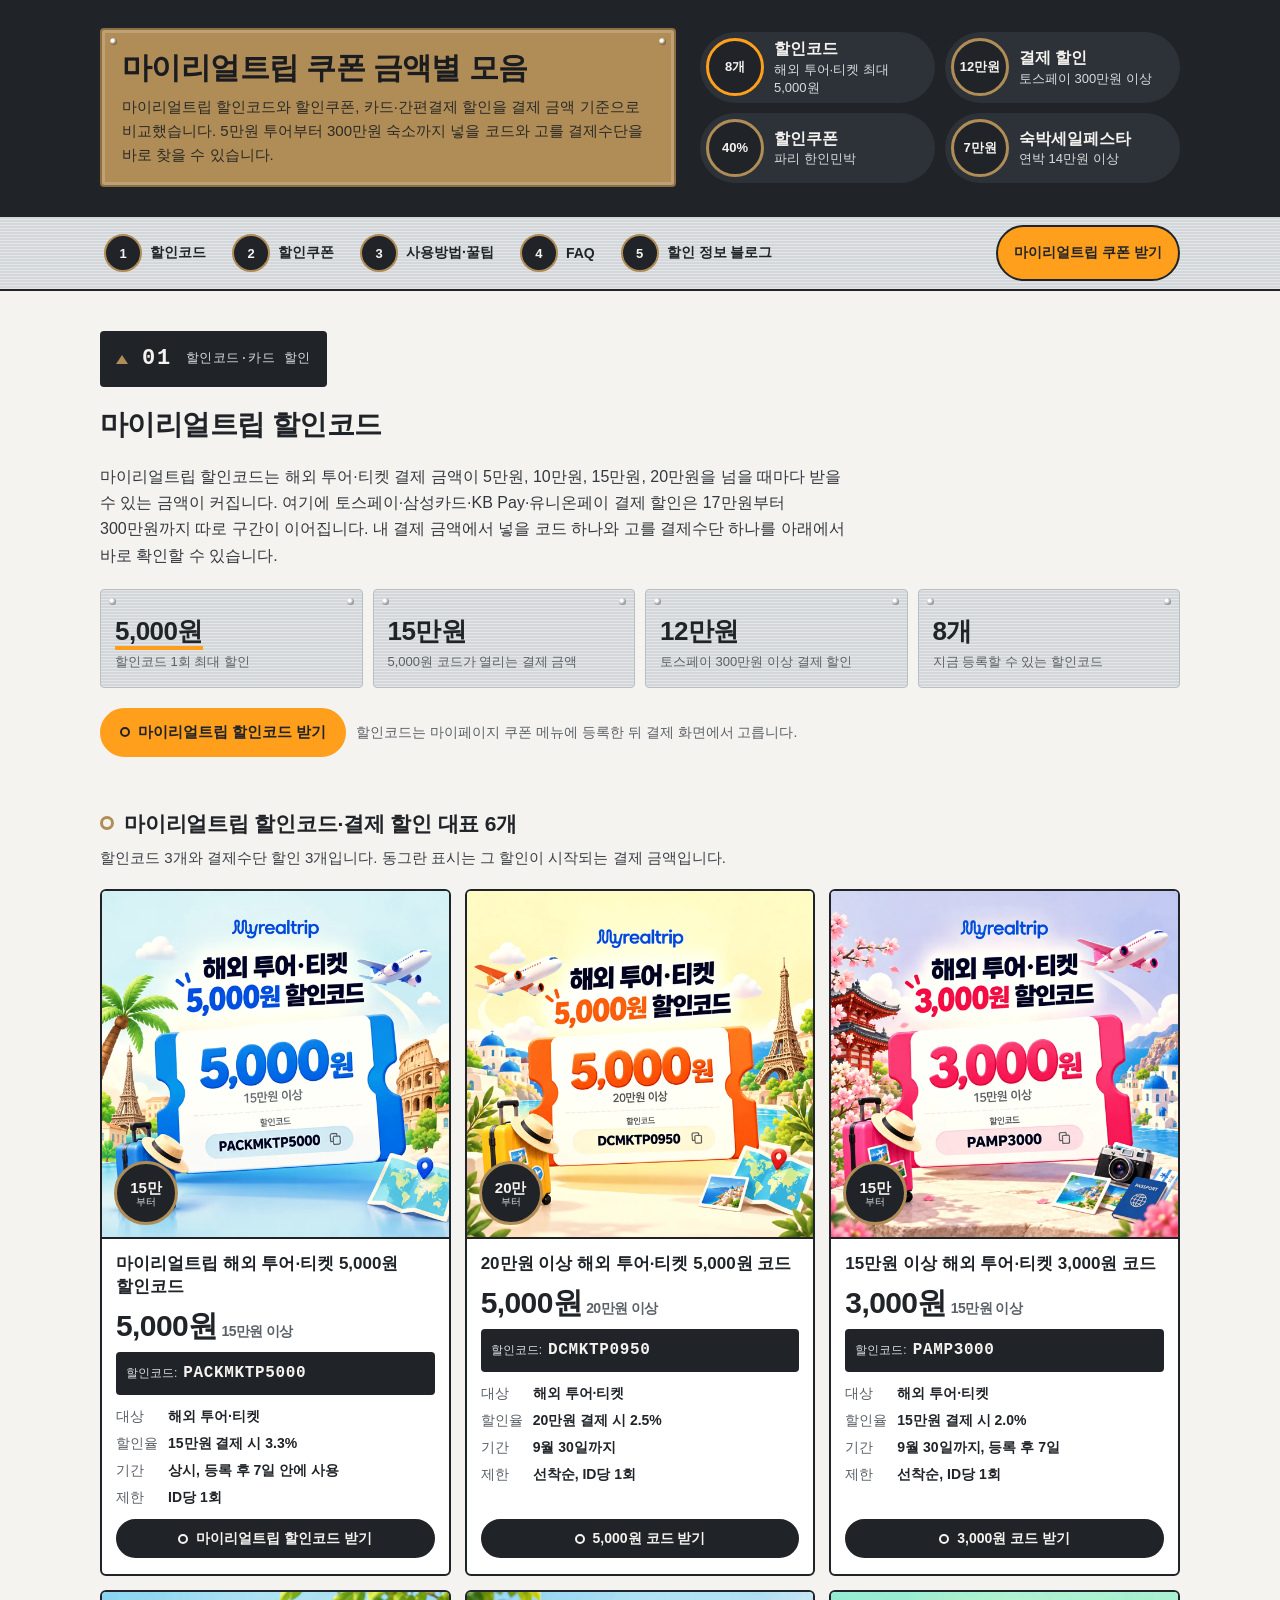
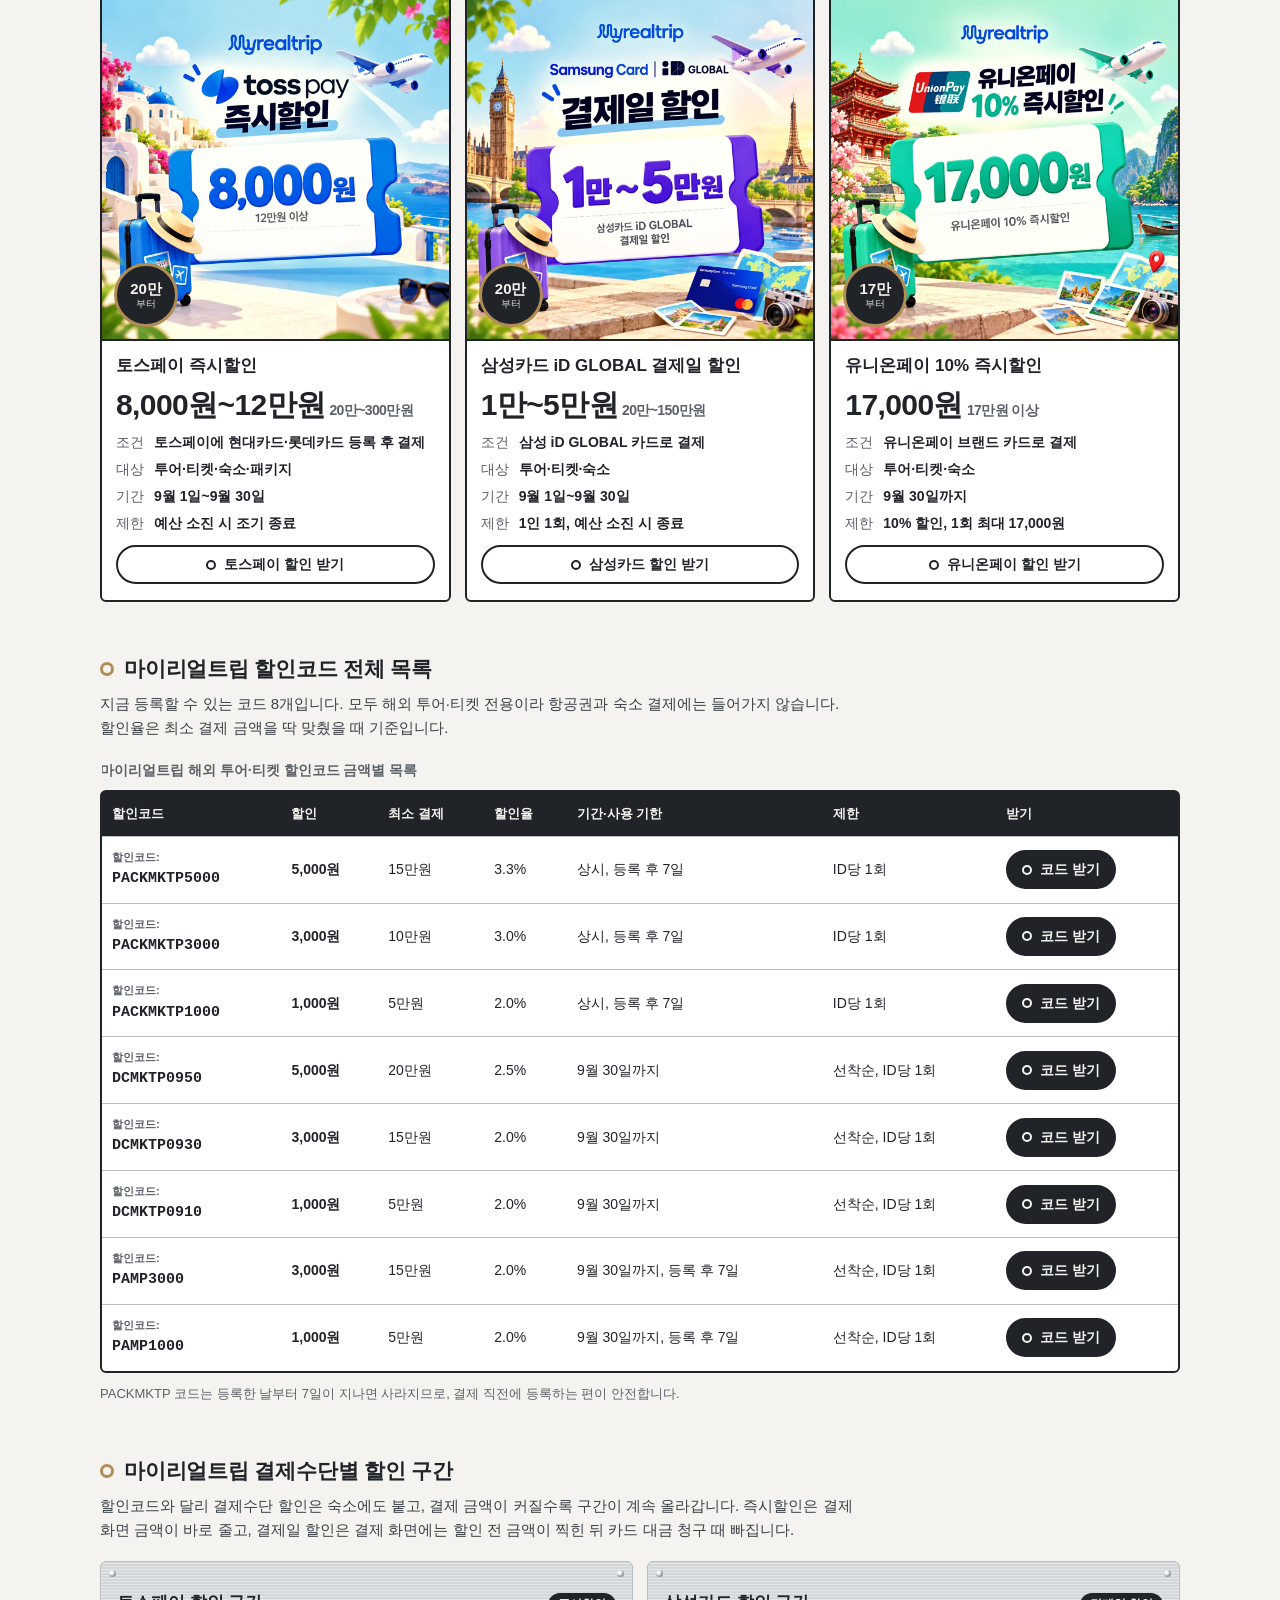
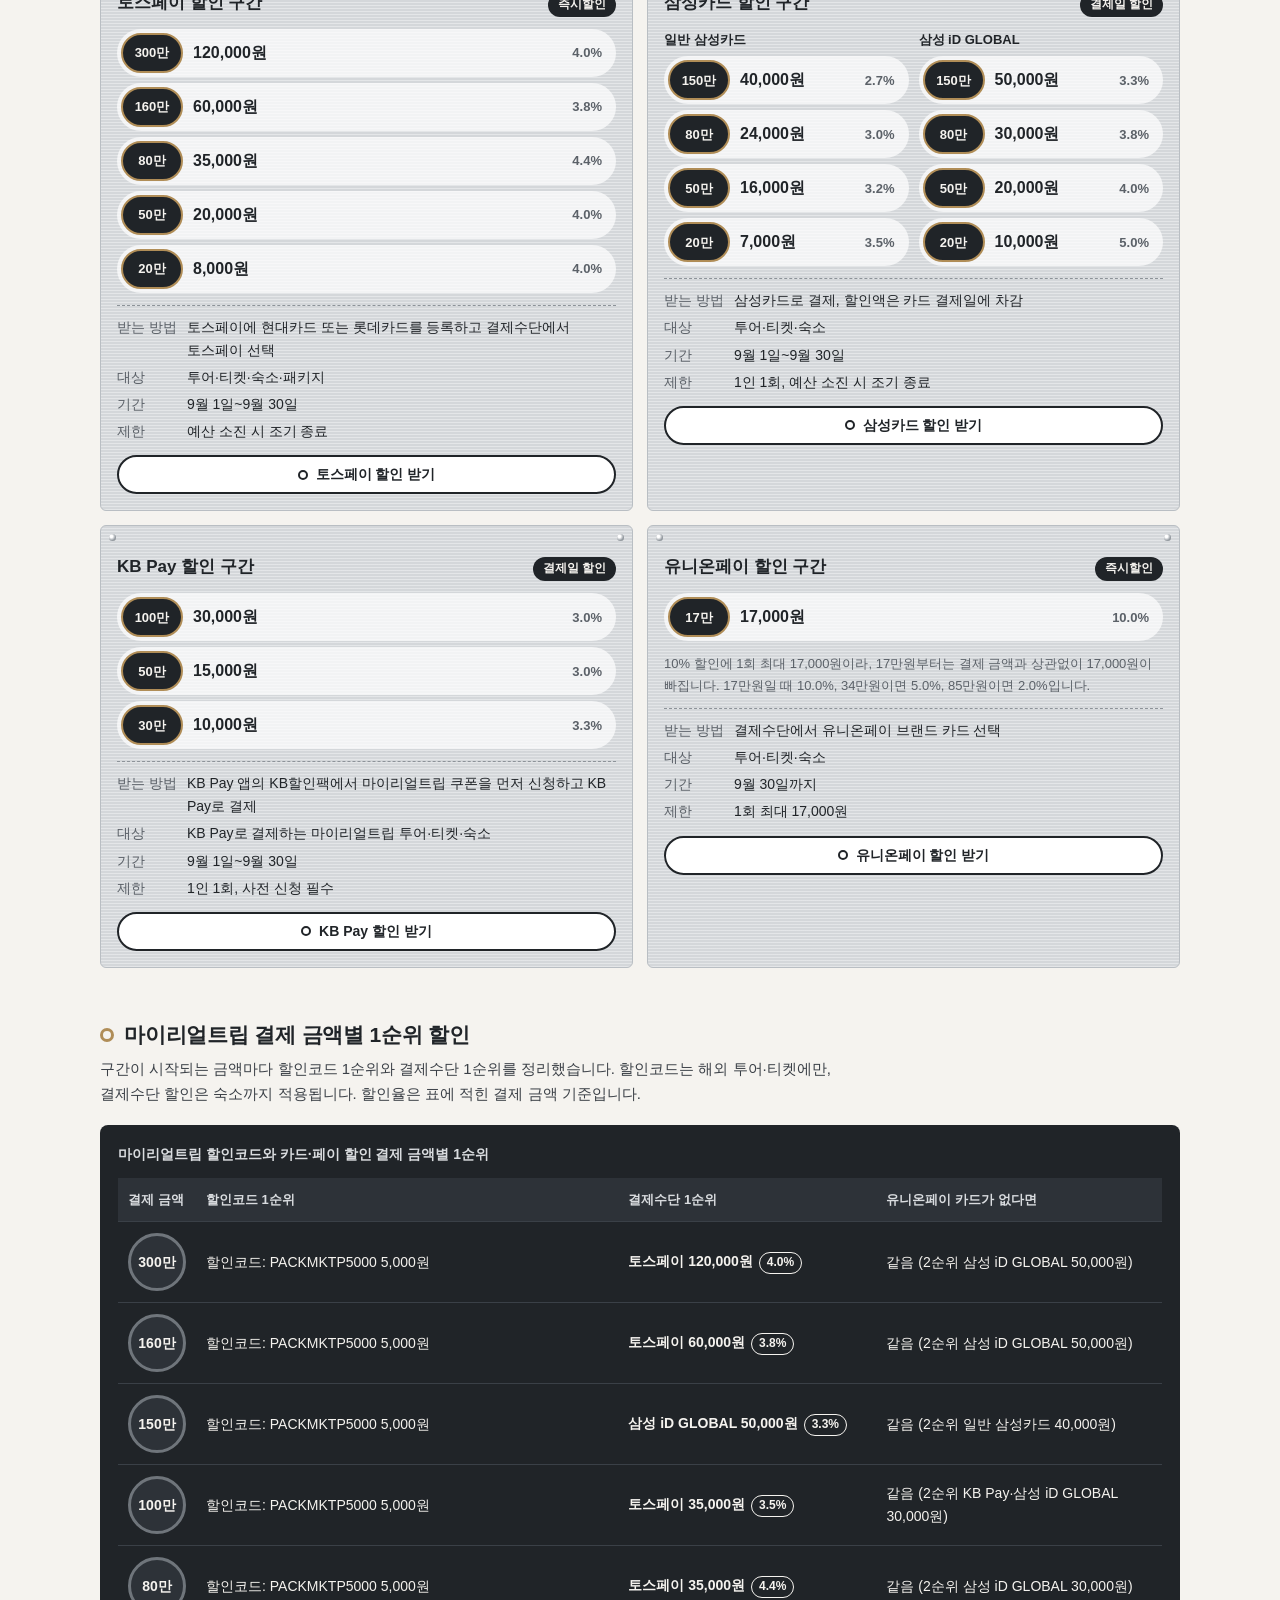
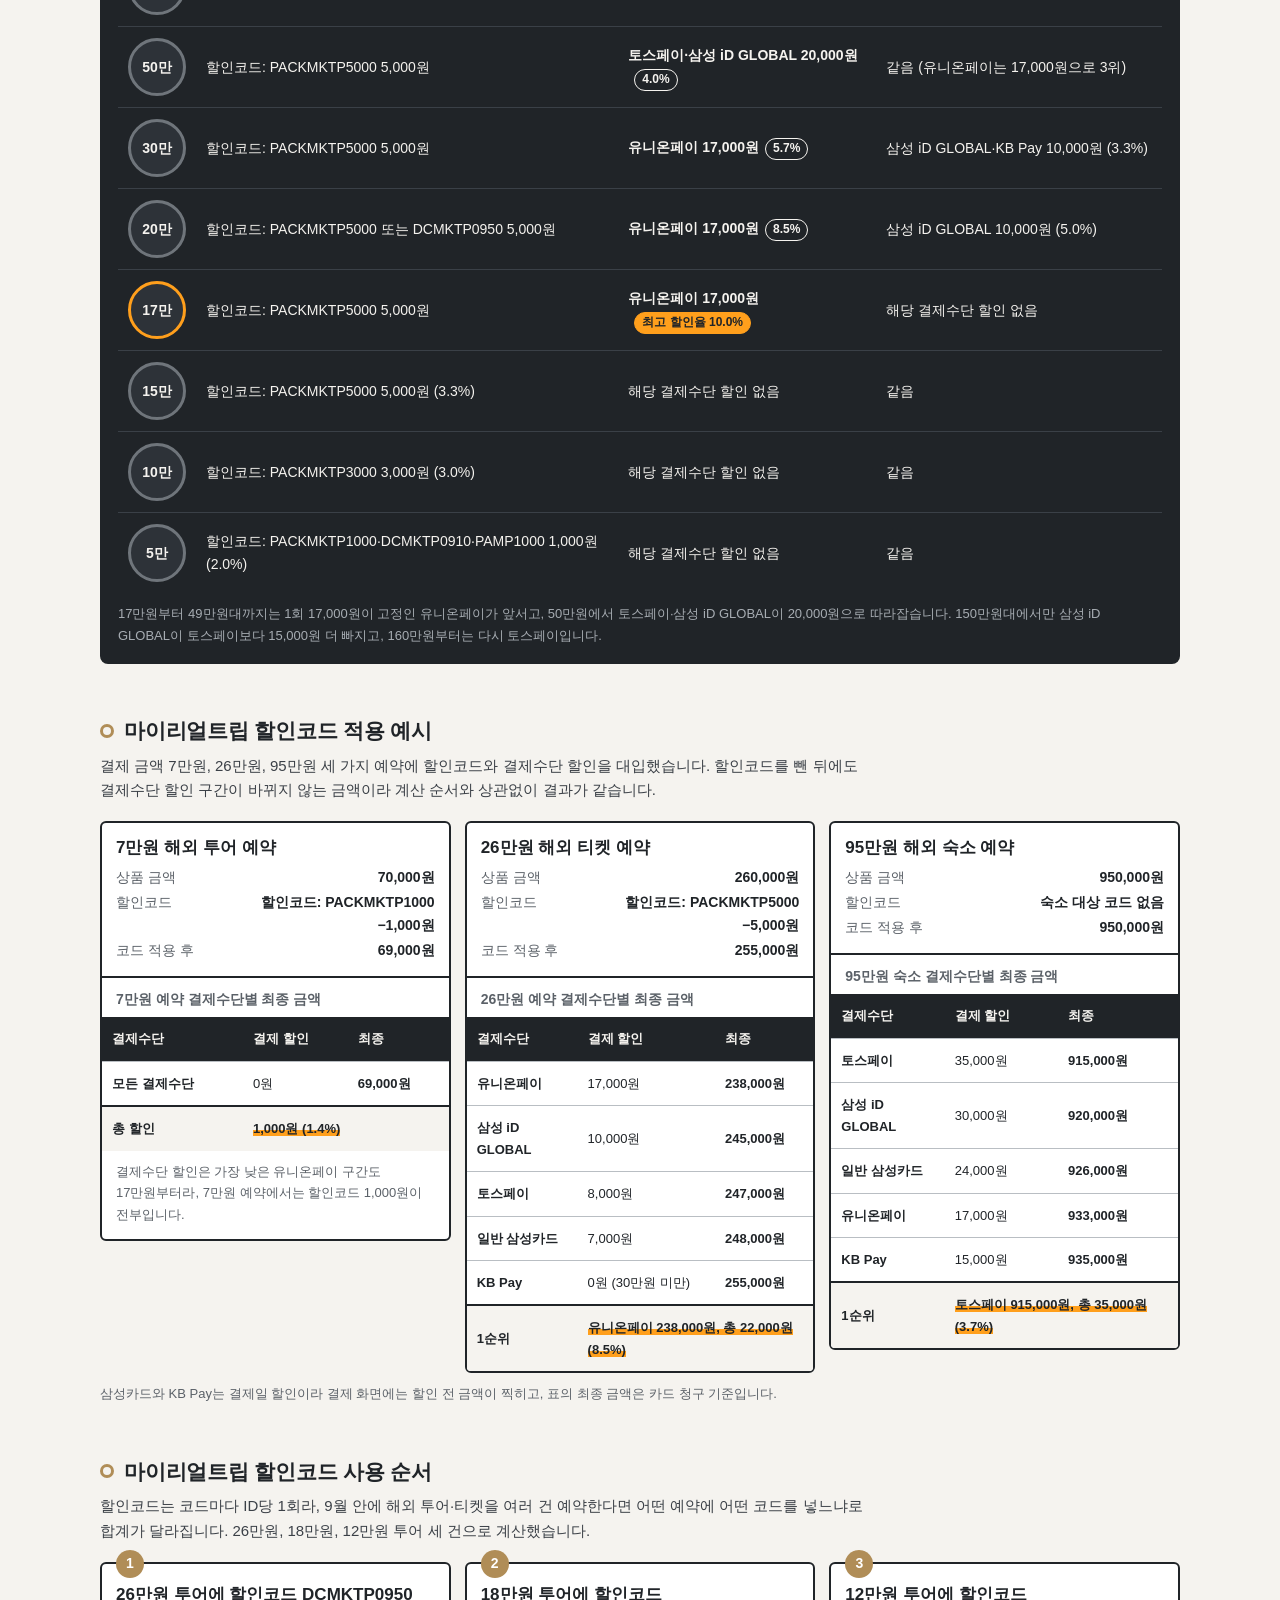
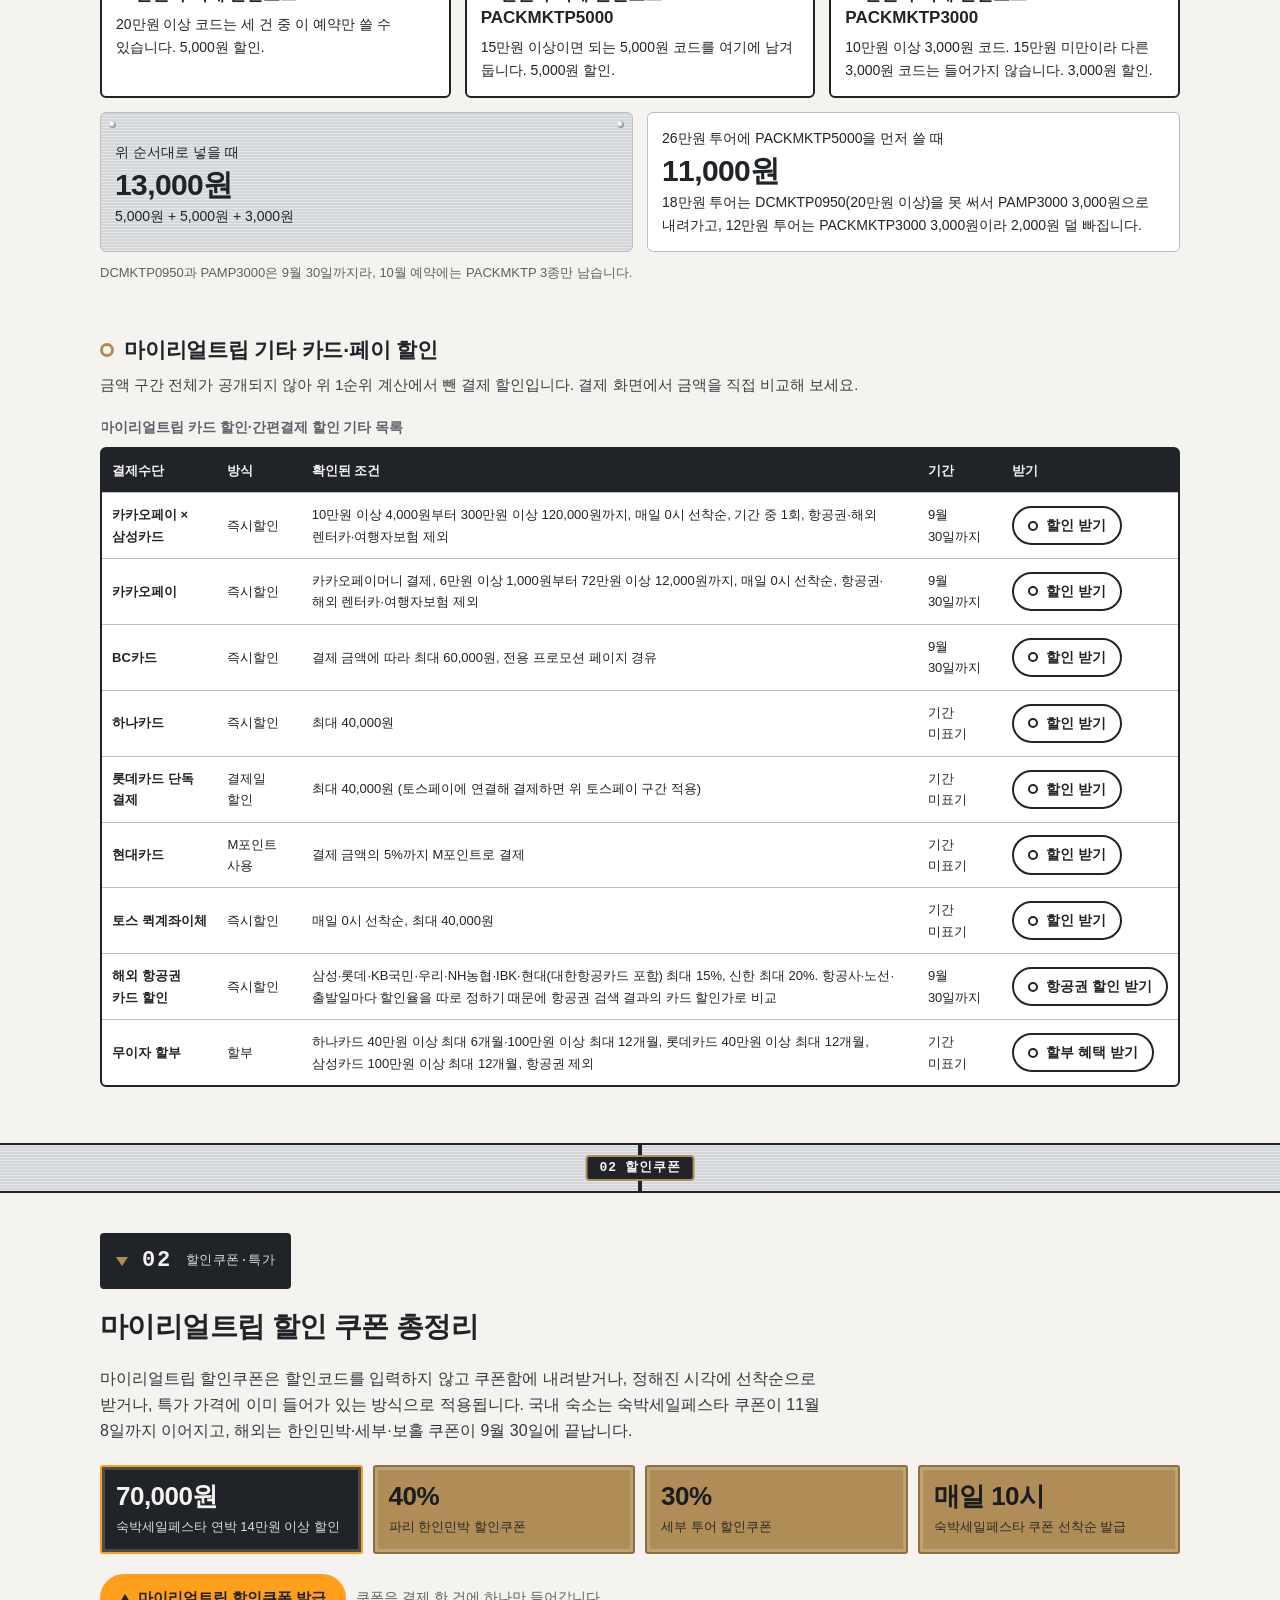
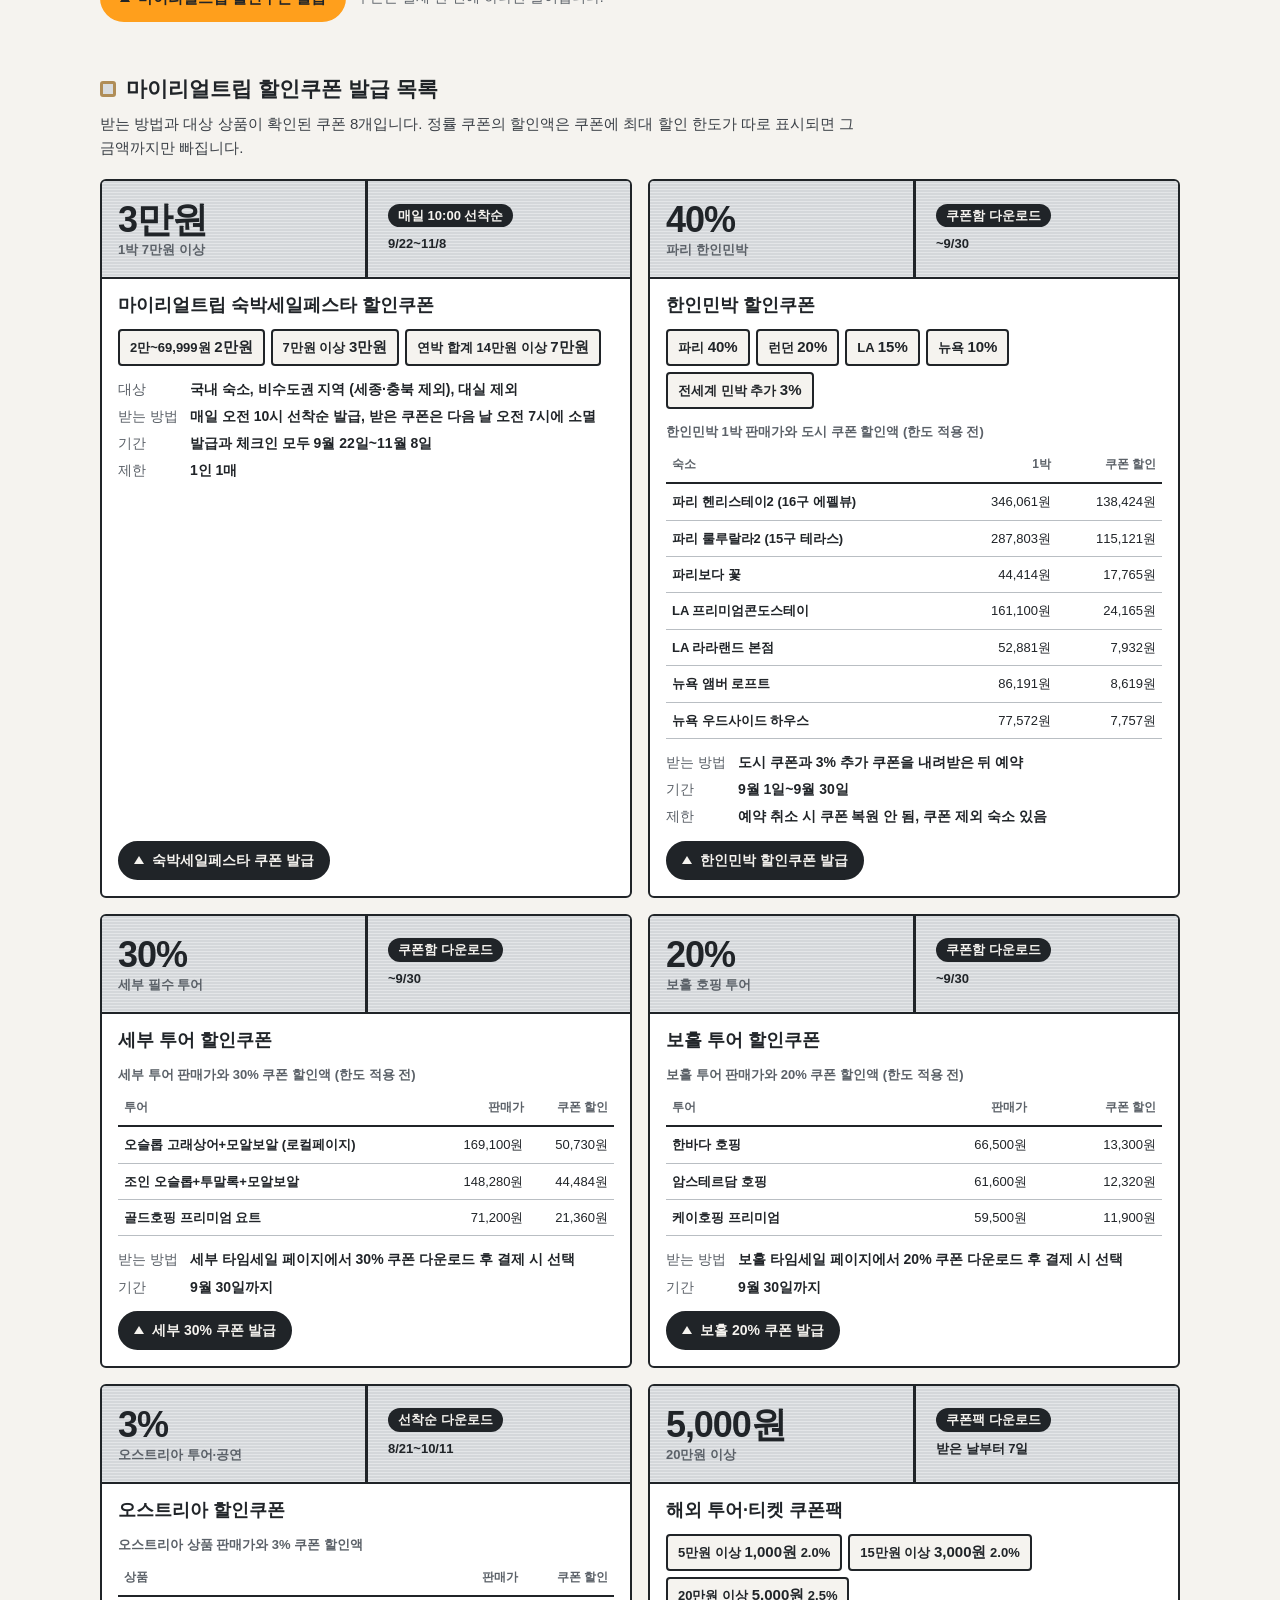
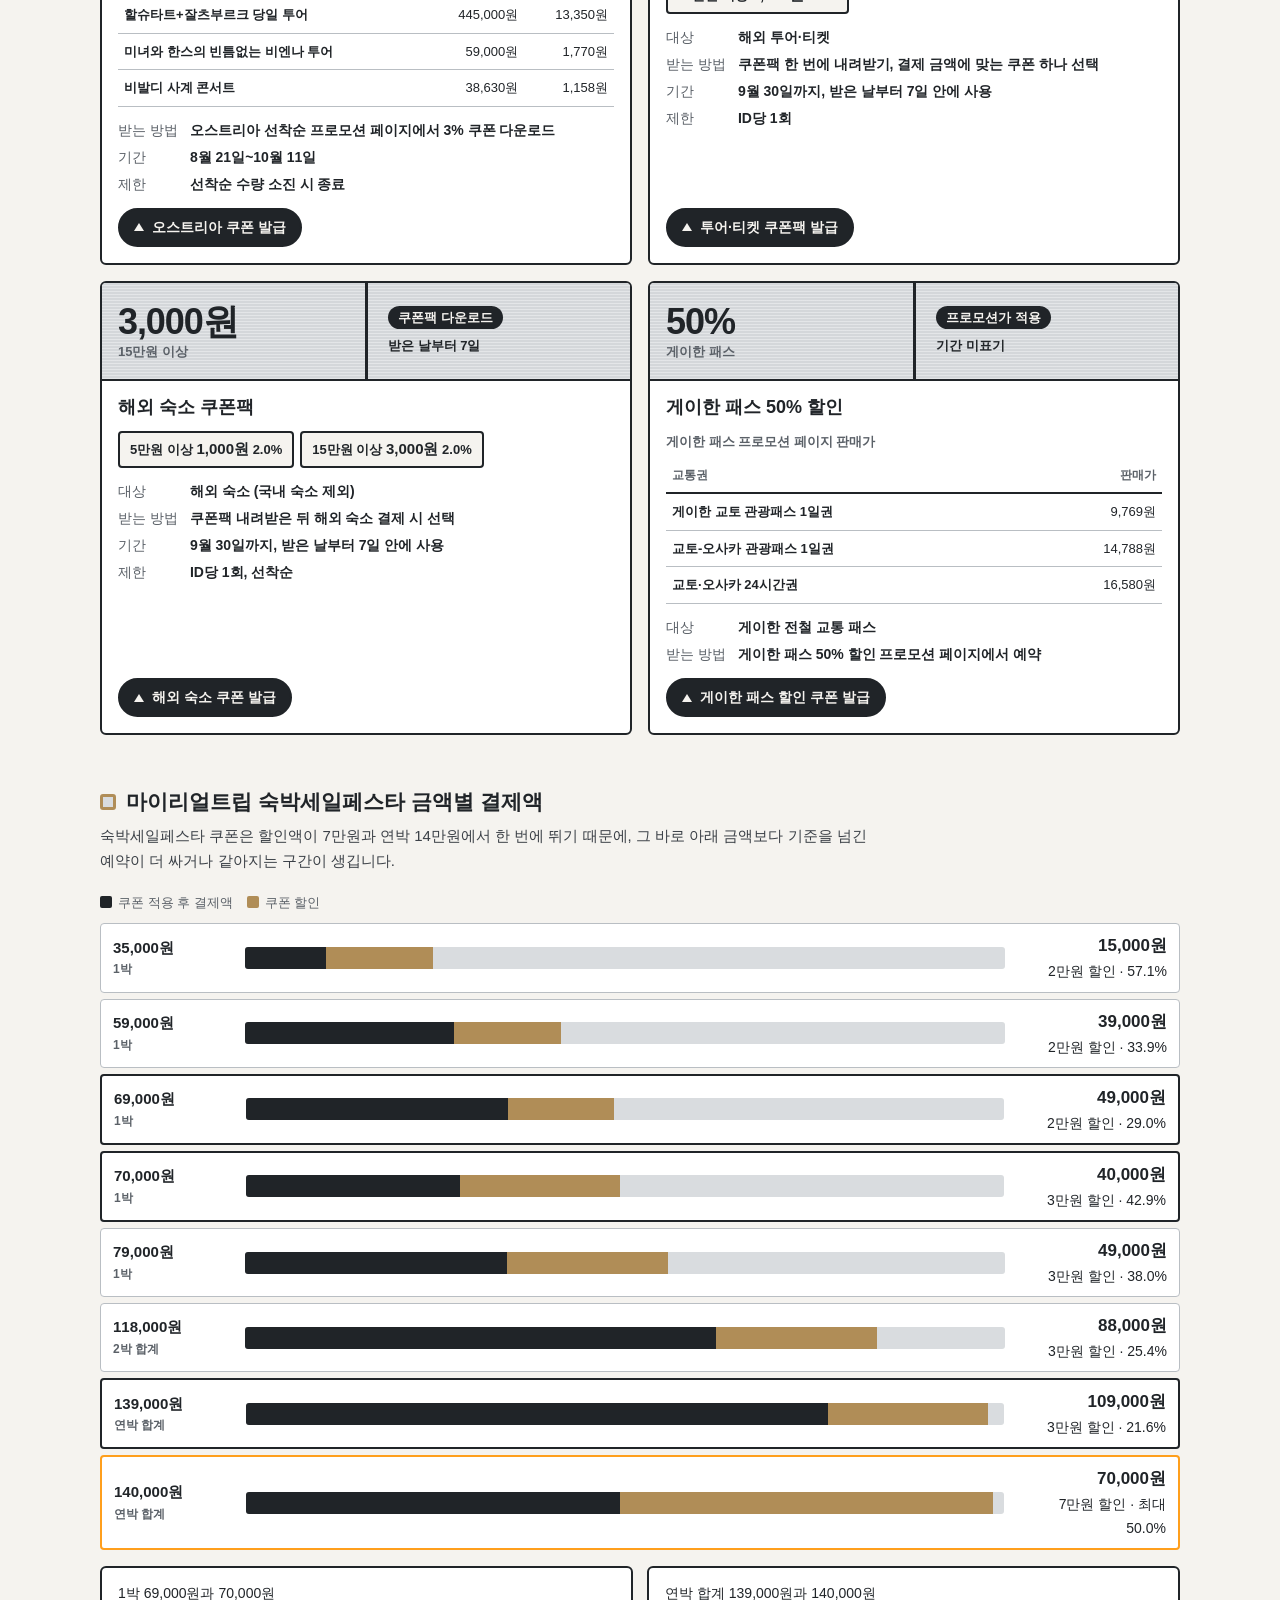
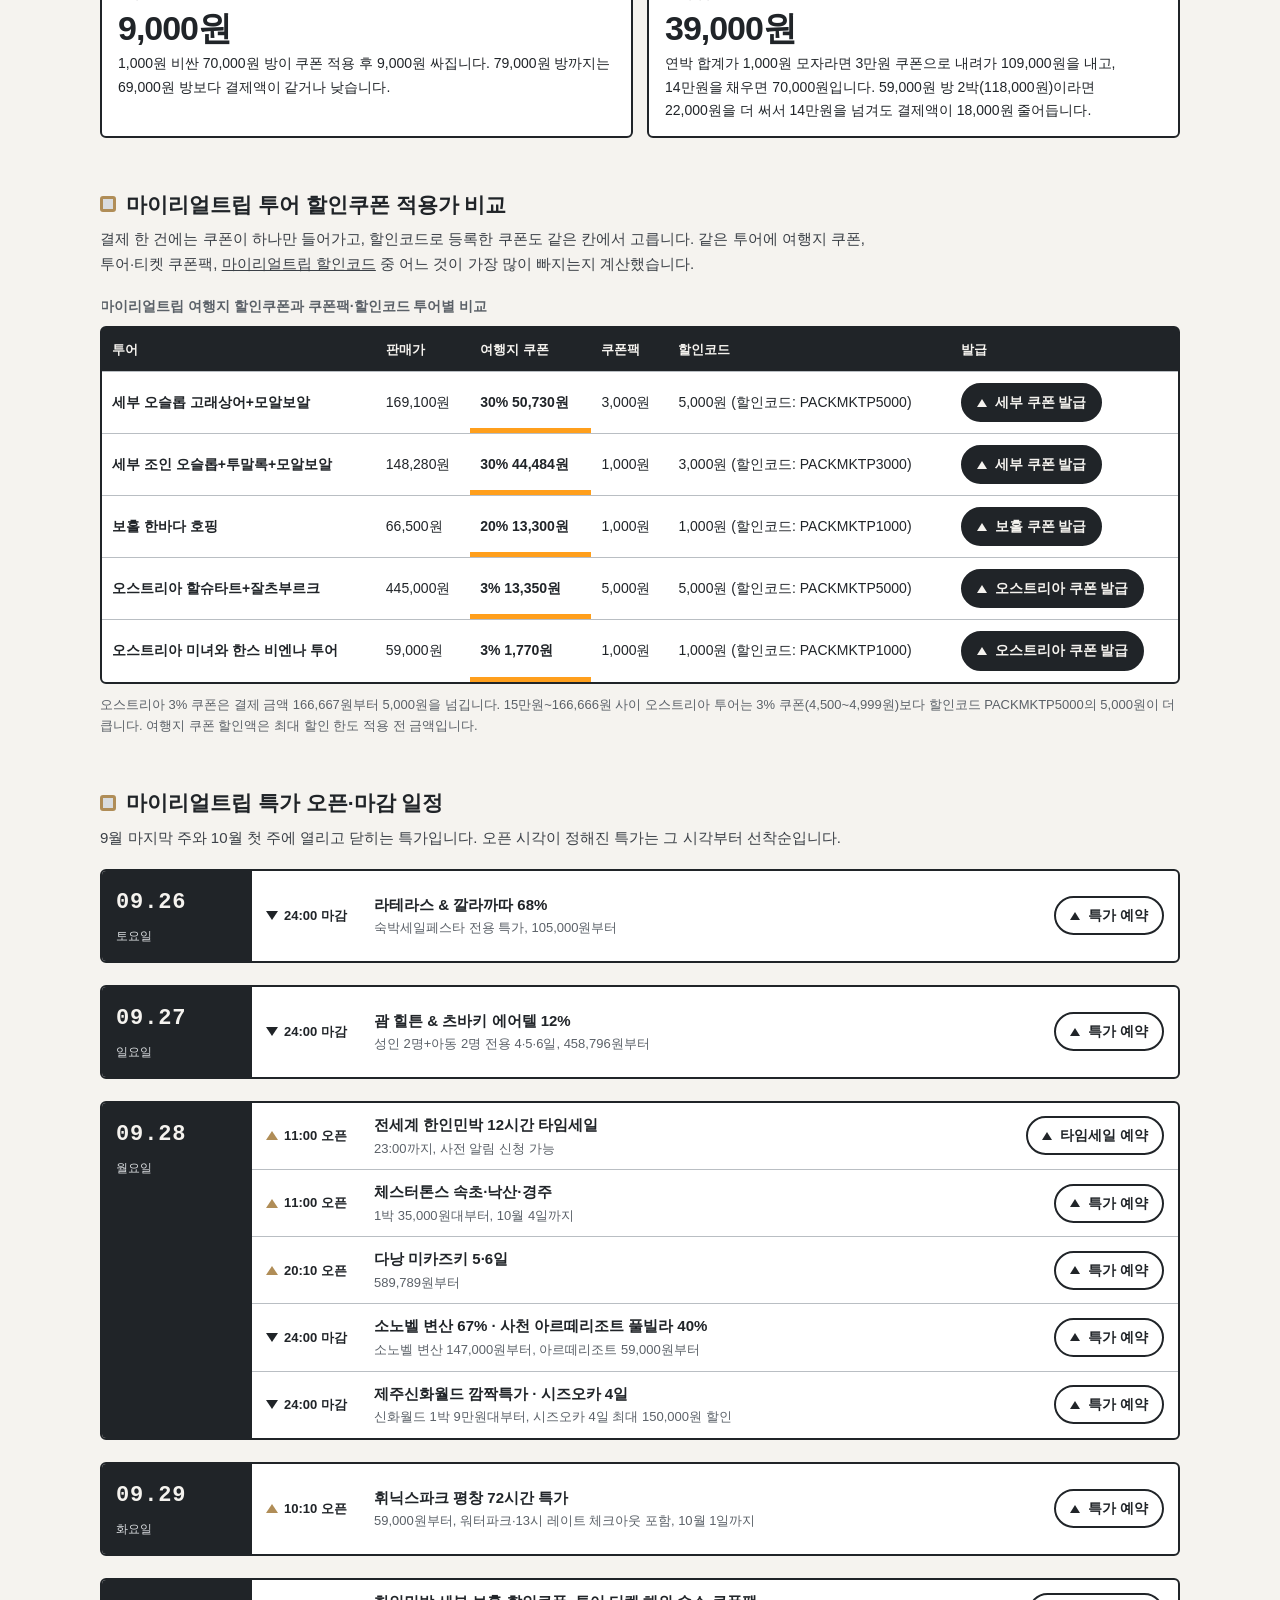
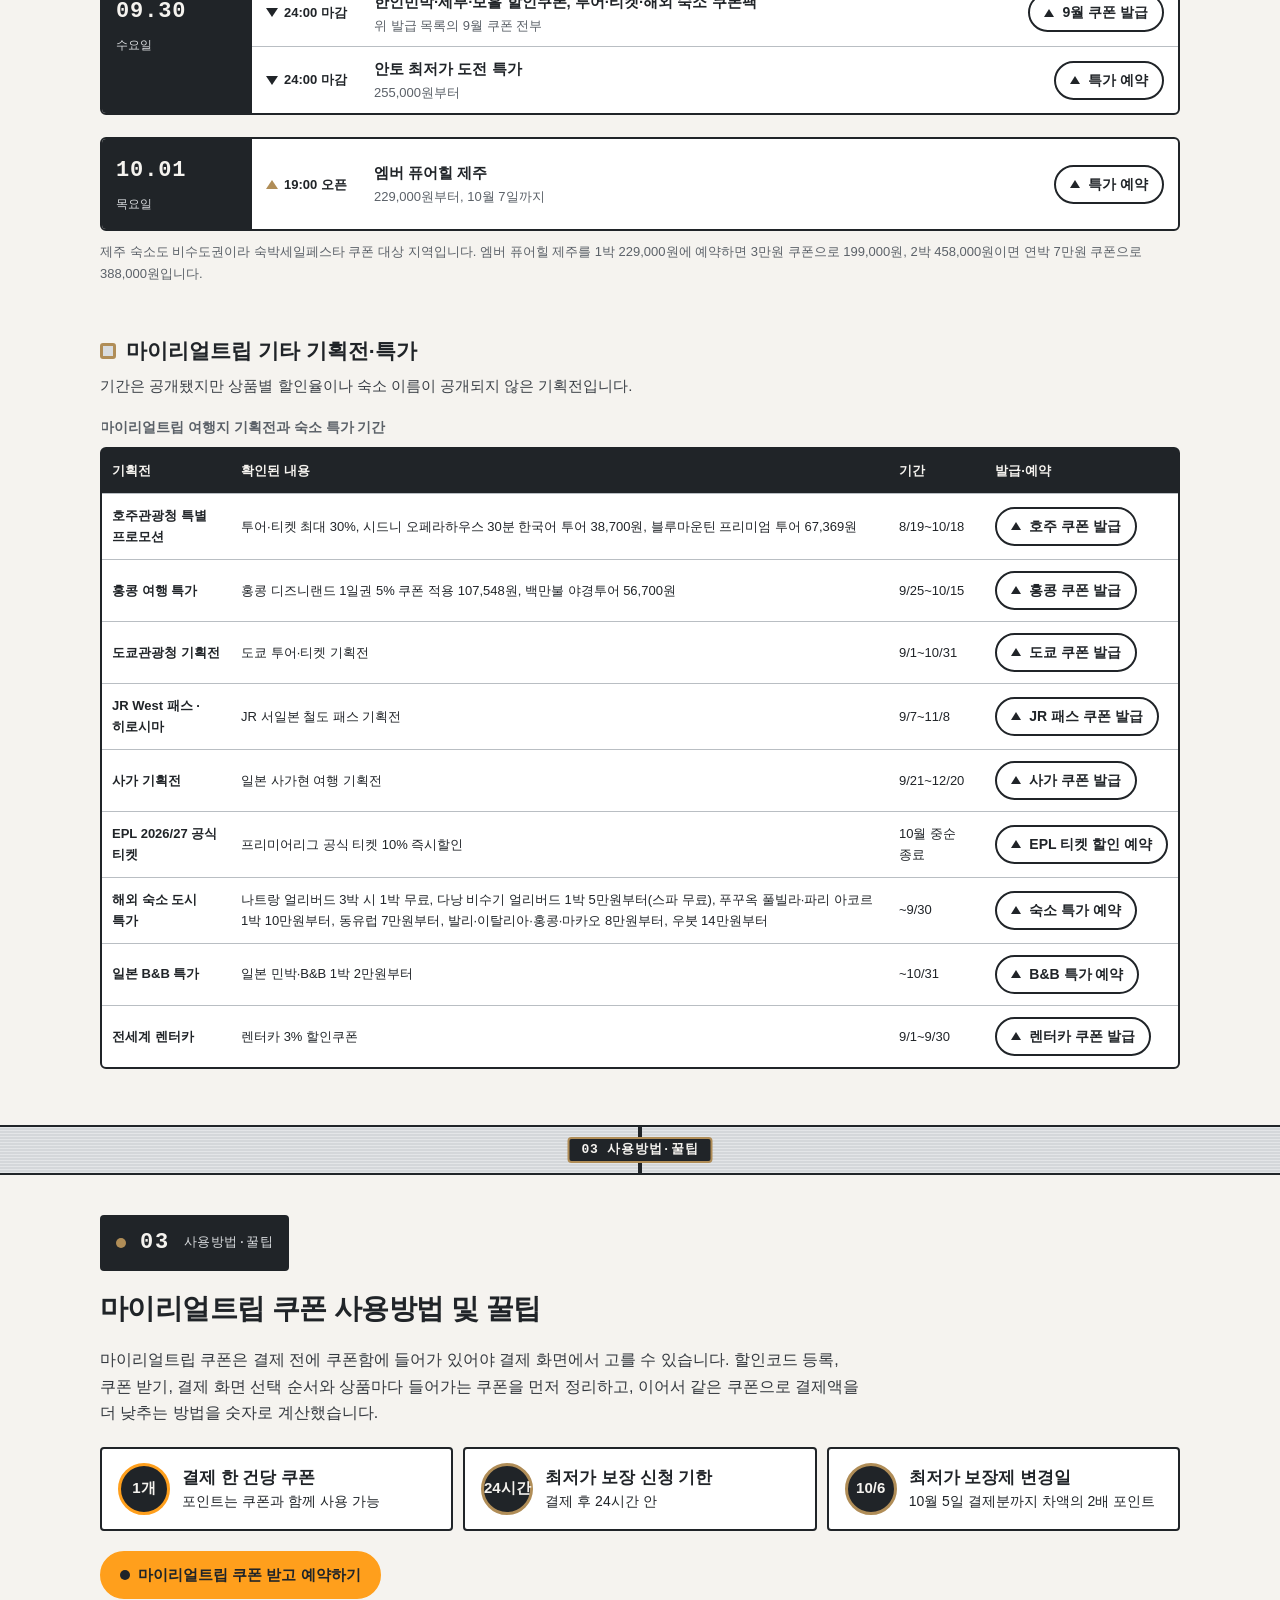
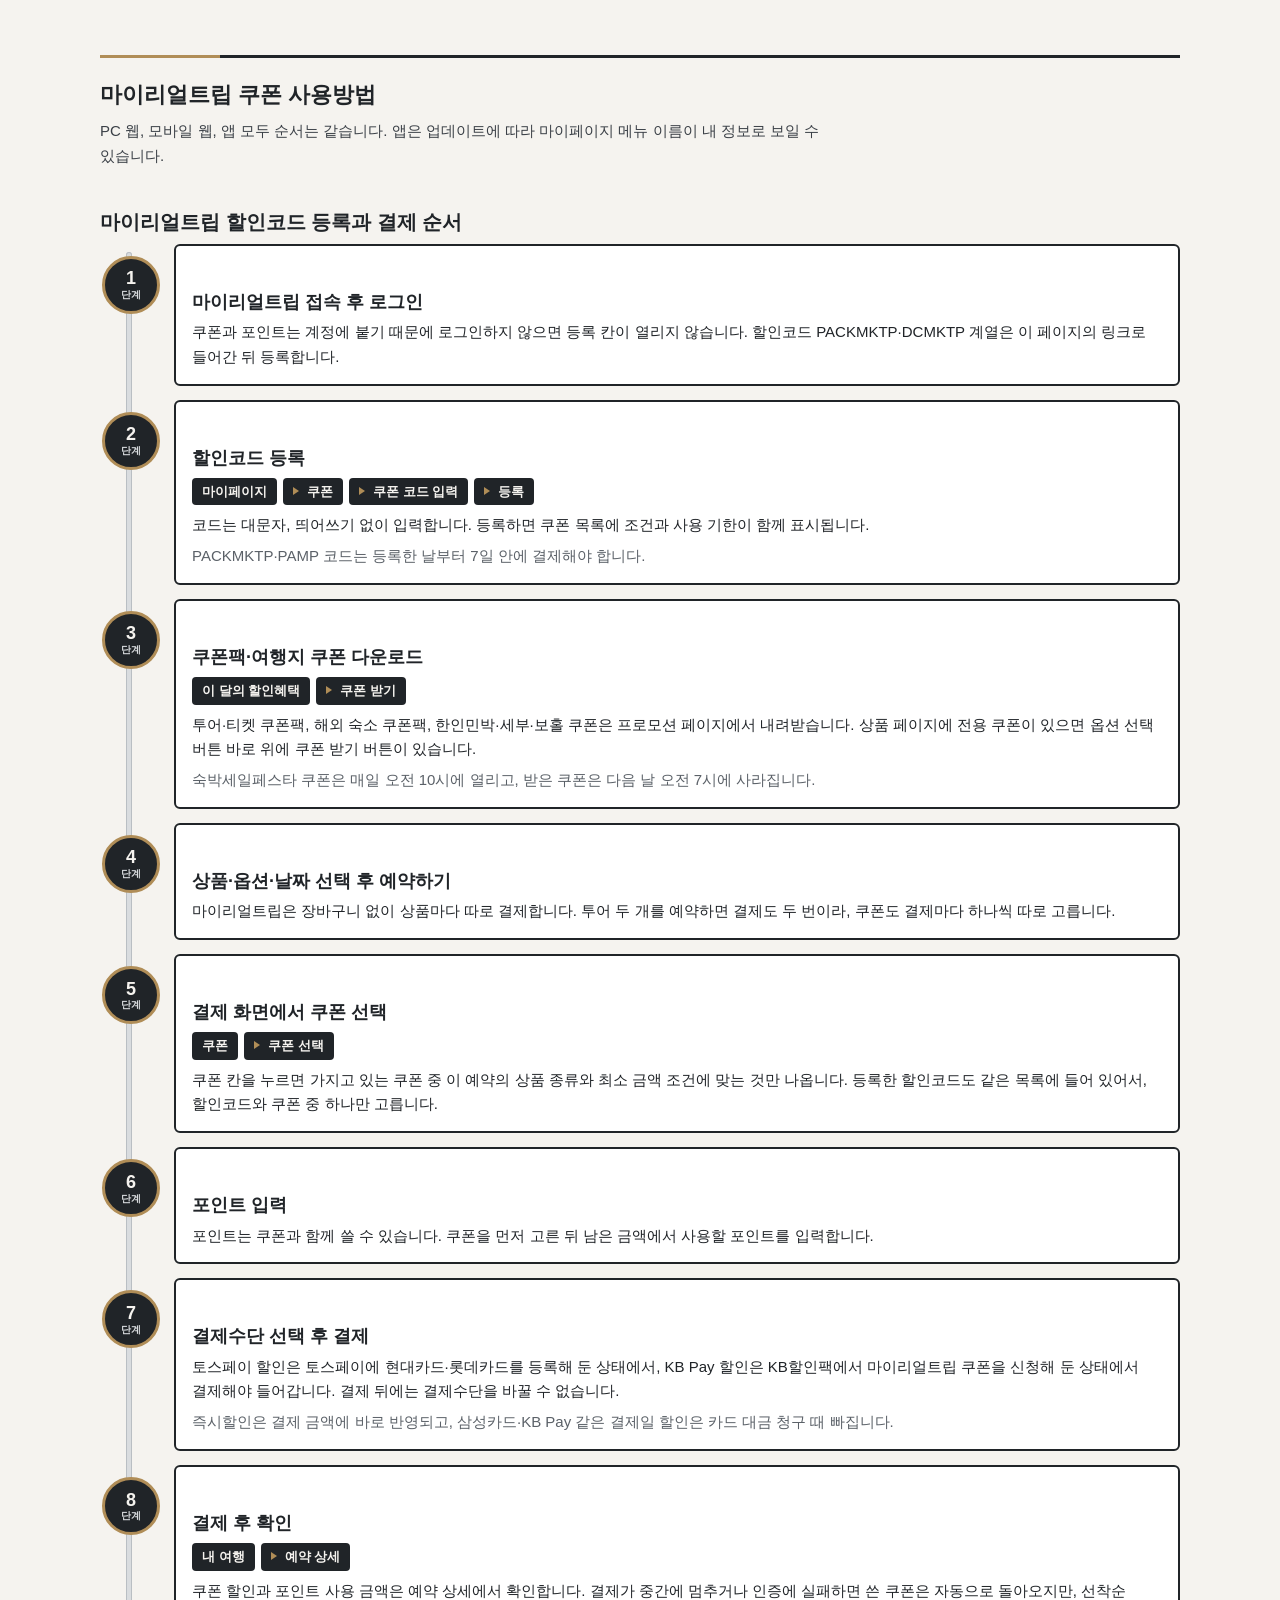
==== index.html @ 9f05b62b "메인 페이지를 새 디자인으로 교체 Co-Authored-By: Claude Opus 5.5 (1M context) <noreply@anthropic.com>" ====
<!DOCTYPE html>
<html lang="ko">
<head>
<meta charset="UTF-8">
<meta name="viewport" content="width=device-width, initial-scale=1.0">
<title>마이리얼트립 쿠폰</title>
<meta name="description" content="2026년 9월 마이리얼트립 쿠폰을 한눈에 확인하세요. 현재 사용 가능한 마이리얼트립 할인쿠폰부터 쿠폰 받는 법까지 다양한 정보도 함께 정리되어 있습니다.">
<meta name="naver-site-verification" content="01645d089b9a4037632420ddd9b11f6eb13771e4">
<meta name="robots" content="index,follow,max-image-preview:large">
<link rel="canonical" href="https://mrt.dongbaektour.co.kr/">
<link rel="icon" href="/favicon.png">
<meta property="og:type" content="website">
<meta property="og:site_name" content="마이리얼트립 쿠폰">
<meta property="og:locale" content="ko_KR">
<meta property="og:url" content="https://mrt.dongbaektour.co.kr/">
<meta property="og:title" content="마이리얼트립 쿠폰">
<meta property="og:description" content="2026년 9월 마이리얼트립 쿠폰을 한눈에 확인하세요. 현재 사용 가능한 마이리얼트립 할인쿠폰부터 쿠폰 받는 법까지 다양한 정보도 함께 정리되어 있습니다.">
<meta property="og:image" content="https://mrt.dongbaektour.co.kr/images/og-image.jpg">
<meta name="twitter:card" content="summary_large_image">
<meta name="twitter:title" content="마이리얼트립 쿠폰">
<meta name="twitter:description" content="2026년 9월 마이리얼트립 쿠폰을 한눈에 확인하세요. 현재 사용 가능한 마이리얼트립 할인쿠폰부터 쿠폰 받는 법까지 다양한 정보도 함께 정리되어 있습니다.">
<meta name="twitter:image" content="https://mrt.dongbaektour.co.kr/images/og-image.jpg">
<script type="application/ld+json">
{
 "@context": "https://schema.org",
 "@graph": [
  {
   "@type": "WebSite",
   "@id": "https://mrt.dongbaektour.co.kr/#website",
   "url": "https://mrt.dongbaektour.co.kr/",
   "name": "마이리얼트립 쿠폰",
   "inLanguage": "ko-KR"
  },
  {
   "@type": "WebPage",
   "@id": "https://mrt.dongbaektour.co.kr/#webpage",
   "url": "https://mrt.dongbaektour.co.kr/",
   "name": "마이리얼트립 쿠폰 · 할인코드 금액별 모음과 카드 할인",
   "description": "마이리얼트립 쿠폰과 할인코드를 결제 금액별로 정리했습니다. 해외 투어·티켓 할인코드 8개, 토스페이·삼성카드·KB Pay·유니온페이 결제 할인 구간, 숙박세일페스타·한인민박·세부·보홀 할인쿠폰, 쿠폰 사용방법과 꿀팁, FAQ를 한 페이지에서 확인하세요.",
   "isPartOf": {
    "@id": "https://mrt.dongbaektour.co.kr/#website"
   },
   "breadcrumb": {
    "@id": "https://mrt.dongbaektour.co.kr/#breadcrumb"
   },
   "inLanguage": "ko-KR"
  },
  {
   "@type": "BreadcrumbList",
   "@id": "https://mrt.dongbaektour.co.kr/#breadcrumb",
   "itemListElement": [
    {
     "@type": "ListItem",
     "position": 1,
     "name": "홈",
     "item": "https://mrt.dongbaektour.co.kr/"
    },
    {
     "@type": "ListItem",
     "position": 2,
     "name": "마이리얼트립 쿠폰",
     "item": "https://mrt.dongbaektour.co.kr/#elv-code"
    }
   ]
  },
  {
   "@type": "ItemList",
   "@id": "https://mrt.dongbaektour.co.kr/#codes",
   "name": "마이리얼트립 할인코드 목록",
   "numberOfItems": 8,
   "itemListElement": [
    {
     "@type": "ListItem",
     "position": 1,
     "name": "PACKMKTP5000",
     "description": "해외 투어·티켓 15만원 이상 5,000원 할인"
    },
    {
     "@type": "ListItem",
     "position": 2,
     "name": "PACKMKTP3000",
     "description": "해외 투어·티켓 10만원 이상 3,000원 할인"
    },
    {
     "@type": "ListItem",
     "position": 3,
     "name": "PACKMKTP1000",
     "description": "해외 투어·티켓 5만원 이상 1,000원 할인"
    },
    {
     "@type": "ListItem",
     "position": 4,
     "name": "DCMKTP0950",
     "description": "해외 투어·티켓 20만원 이상 5,000원 할인"
    },
    {
     "@type": "ListItem",
     "position": 5,
     "name": "DCMKTP0930",
     "description": "해외 투어·티켓 15만원 이상 3,000원 할인"
    },
    {
     "@type": "ListItem",
     "position": 6,
     "name": "DCMKTP0910",
     "description": "해외 투어·티켓 5만원 이상 1,000원 할인"
    },
    {
     "@type": "ListItem",
     "position": 7,
     "name": "PAMP3000",
     "description": "해외 투어·티켓 15만원 이상 3,000원 할인"
    },
    {
     "@type": "ListItem",
     "position": 8,
     "name": "PAMP1000",
     "description": "해외 투어·티켓 5만원 이상 1,000원 할인"
    }
   ]
  }
 ]
}
</script>
<style>
:where(html){scroll-behavior:smooth}
body{margin:0;background:#F5F3EF;color:#202428;font-family:-apple-system,BlinkMacSystemFont,"Apple SD Gothic Neo","Pretendard","Noto Sans KR",sans-serif}
[id]{scroll-margin-top:76px}
.elh{background:#202428;color:#F5F3EF;padding:28px 16px 30px;word-break:keep-all}
.elh-in{max-width:1080px;margin:0 auto;display:grid;grid-template-columns:1.2fr 1fr;gap:24px;align-items:center}
.elh-plate{background:#B08D57;color:#1a1c1f;border-radius:4px;padding:18px 20px;border:2px solid #8e6f41;box-shadow:inset 0 0 0 3px rgba(255,255,255,.18);position:relative}
.elh-plate::before,.elh-plate::after{content:"";position:absolute;top:8px;width:7px;height:7px;border-radius:50%;background:radial-gradient(circle at 35% 35%,#fff 0 20%,#8a7048 60%,#5c4a2f 100%)}
.elh-plate::before{left:8px}.elh-plate::after{right:8px}
.elh h1{margin:0;font-size:30px;font-weight:800;letter-spacing:-.02em;line-height:1.3}
.elh-plate p{margin:8px 0 0;font-size:15px;line-height:1.6;color:#2b2a26}
.elh-panel{display:grid;grid-template-columns:repeat(2,1fr);gap:10px}
.elh-panel div{display:flex;gap:10px;align-items:center;background:#2d3238;border-radius:999px;padding:6px 14px 6px 6px}
.elh-panel b{flex:none;width:52px;height:52px;border-radius:50%;background:#202428;border:3px solid #B08D57;display:flex;align-items:center;justify-content:center;font-size:13px;color:#F5F3EF;text-align:center;line-height:1.1}
.elh-panel div.elh-top b{border-color:#FF9F1C}
.elh-panel p{margin:0;font-size:13px;line-height:1.4;color:#D9DCDF}
.elh-panel p strong{display:block;font-size:16px;color:#F5F3EF}
.eln{position:sticky;top:0;z-index:20;background:#D9DCDF;background-image:repeating-linear-gradient(0deg,rgba(255,255,255,.28) 0 1px,rgba(0,0,0,.025) 1px 3px);border-bottom:2px solid #202428}
.eln-in{max-width:1080px;margin:0 auto;display:flex;gap:8px;align-items:center;padding:8px 16px;overflow-x:auto;scrollbar-width:none}
.eln-in::-webkit-scrollbar{display:none}
.eln a{flex:none;display:inline-flex;align-items:center;gap:8px;min-height:44px;padding:4px 14px 4px 4px;border-radius:999px;text-decoration:none;color:#202428;font-weight:700;font-size:14px;white-space:nowrap}
.eln a span{width:34px;height:34px;border-radius:50%;background:#202428;color:#F5F3EF;border:2px solid #B08D57;display:inline-flex;align-items:center;justify-content:center;font-size:13px}
.eln a.eln-cta{margin-left:auto;background:#FF9F1C;padding:4px 16px;border:2px solid #202428}
.eld{height:46px;background:#D9DCDF;background-image:repeating-linear-gradient(0deg,rgba(255,255,255,.28) 0 1px,rgba(0,0,0,.025) 1px 3px);border-top:2px solid #202428;border-bottom:2px solid #202428;position:relative}
.eld::before{content:"";position:absolute;left:50%;top:0;bottom:0;width:4px;margin-left:-2px;background:#202428}
.eld span{position:absolute;left:50%;top:50%;transform:translate(-50%,-50%);background:#202428;color:#F5F3EF;border:2px solid #B08D57;border-radius:4px;padding:2px 12px;font:700 13px/1.4 ui-monospace,SFMono-Regular,Menlo,Consolas,monospace;letter-spacing:.06em;white-space:nowrap}
.elz{background:#202428;color:#D9DCDF;padding:36px 16px 28px;word-break:keep-all;font-size:14px;line-height:1.7}
.elz-in{max-width:1080px;margin:0 auto;display:grid;grid-template-columns:1.4fr 1fr 1fr;gap:28px}
.elz-t{margin:0 0 8px;font-size:15px;font-weight:800;color:#F5F3EF}
.elz p{margin:0}
.elz ul{list-style:none;margin:0;padding:0;display:grid;gap:4px}
.elz a{color:#D9DCDF}
.elz-btm{max-width:1080px;margin:26px auto 0;padding-top:16px;border-top:1px solid #3a4047;display:flex;flex-wrap:wrap;justify-content:space-between;gap:10px;color:#a7adb3;font-size:13px}
.elz-top{display:inline-flex;align-items:center;gap:8px;min-height:40px;padding:4px 14px;border-radius:999px;border:2px solid #B08D57;color:#F5F3EF!important;text-decoration:none;font-weight:700}
@media (max-width:860px){.elh-in{grid-template-columns:1fr}.elz-in{grid-template-columns:1fr 1fr}.elz-in>div:first-child{grid-column:1/-1}}
@media (max-width:640px){.elh h1{font-size:24px}.elh-panel{grid-template-columns:1fr}.elz-in{grid-template-columns:1fr}.eln a.eln-cta{margin-left:0}}


.elv{--bg:#F5F3EF;--ink:#202428;--steel:#D9DCDF;--brass:#B08D57;--amber:#FF9F1C;--sub:#5B6168;--line:#B9BEC3;background:var(--bg);color:var(--ink);font-family:-apple-system,BlinkMacSystemFont,"Apple SD Gothic Neo","Pretendard","Noto Sans KR",sans-serif;line-height:1.65;padding:40px 16px 56px;word-break:keep-all;overflow-wrap:break-word}
.elv :where(h2,h3,h4,p,ul,ol,dl,dd,figure,table,caption){margin:0;padding:0}
.elv :where(ul,ol){list-style:none}
.elv :where(a){color:inherit}
.elv :where(img){display:block;max-width:100%}
.elv *,.elv *::before,.elv *::after{box-sizing:border-box}
.elv-in{max-width:1080px;margin:0 auto}
.elv-mono{font-family:ui-monospace,SFMono-Regular,Menlo,Consolas,monospace}
.elv-steel{background-color:var(--steel);background-image:repeating-linear-gradient(0deg,rgba(255,255,255,.28) 0 1px,rgba(0,0,0,.025) 1px 3px)}
.elv-screw{position:relative}
.elv-screw::before,.elv-screw::after{content:"";position:absolute;top:8px;width:7px;height:7px;border-radius:50%;background:radial-gradient(circle at 35% 35%,#fff 0 20%,#9aa0a6 60%,#6f757b 100%)}
.elv-screw::before{left:8px}
.elv-screw::after{right:8px}
.elv-head{display:grid;grid-template-columns:1fr;gap:20px;margin-bottom:28px}
.elv-ind{display:flex;align-items:center;gap:14px;background:var(--ink);color:var(--bg);border-radius:4px;padding:10px 16px;width:max-content;max-width:100%}
.elv-ind b{font-size:22px;letter-spacing:.08em;font-weight:700}
.elv-ind span{font-size:13px;letter-spacing:.04em;color:var(--steel)}
.elv-ind i{width:0;height:0;border-left:6px solid transparent;border-right:6px solid transparent;border-bottom:9px solid var(--brass)}
.elv h2{font-size:28px;font-weight:800;letter-spacing:-.02em;line-height:1.3}
.elv-lead{font-size:16px;color:#33383e;max-width:760px}
.elv-kpi{display:grid;grid-template-columns:repeat(4,1fr);gap:10px}
.elv-kpi>div{border-radius:4px;padding:26px 14px 14px;border:1px solid var(--line)}
.elv-kpi p:first-child{font-size:26px;font-weight:800;letter-spacing:-.02em;line-height:1.2}
.elv-kpi p:last-child{font-size:13px;color:var(--sub);margin-top:4px}
.elv-kpi .elv-top p:first-child{color:var(--ink);text-decoration:underline;text-decoration-color:var(--amber);text-decoration-thickness:4px;text-underline-offset:6px}
.elv-btn{display:inline-flex;align-items:center;justify-content:center;gap:8px;min-height:44px;padding:10px 18px;border-radius:999px;border:2px solid var(--ink);background:var(--ink);color:var(--bg);font-weight:700;font-size:15px;text-decoration:none;text-align:center}
.elv-btn::before{content:"";width:10px;height:10px;border-radius:50%;border:2px solid currentColor;flex:none}
.elv-btn-main{background:var(--amber);border-color:var(--amber);color:var(--ink)}
.elv-btn-line{background:#fff;color:var(--ink)}
.elv-btn-sm{min-height:36px;padding:6px 14px;font-size:14px;white-space:nowrap}
.elv-cta{display:flex;flex-wrap:wrap;gap:10px;align-items:center}
.elv-cta p{font-size:14px;color:var(--sub)}
.elv-blk{margin-top:52px}
.elv h3{font-size:21px;font-weight:800;letter-spacing:-.01em;line-height:1.4;display:flex;align-items:center;gap:10px;margin-bottom:8px}
.elv h3::before{content:"";flex:none;width:14px;height:14px;border-radius:50%;border:3px solid var(--brass);background:var(--bg)}
.elv-desc{color:#3b4047;font-size:15px;margin-bottom:18px;max-width:780px}
.elv-grid6{display:grid;grid-template-columns:repeat(3,1fr);gap:14px}
.elv-card{background:#fff;border:2px solid var(--ink);border-radius:6px;display:flex;flex-direction:column;overflow:hidden}
.elv-card figure{position:relative;border-bottom:2px solid var(--ink);background:var(--steel)}
.elv-card img{width:100%;height:auto;aspect-ratio:1/1;object-fit:cover;color:transparent;font-size:0}
.elv-fl{position:absolute;left:12px;bottom:12px;width:64px;height:64px;border-radius:50%;background:var(--ink);color:var(--bg);display:flex;flex-direction:column;align-items:center;justify-content:center;border:3px solid var(--brass);line-height:1.1;text-align:center}
.elv-fl b{font-size:15px}
.elv-fl span{font-size:10px;color:var(--steel)}
.elv-cbody{padding:14px 14px 16px;display:flex;flex-direction:column;gap:10px;flex:1}
.elv h4{font-size:17px;font-weight:800;line-height:1.35}
.elv-amt{font-size:30px;font-weight:800;letter-spacing:-.02em;line-height:1.1}
.elv-amt small{font-size:14px;font-weight:600;color:var(--sub);margin-left:4px}
.elv-code{display:flex;flex-wrap:wrap;align-items:center;gap:6px;background:var(--ink);color:var(--bg);border-radius:4px;padding:8px 10px}
.elv-code span{font-size:12px;color:var(--steel)}
.elv-code code{font-family:ui-monospace,SFMono-Regular,Menlo,Consolas,monospace;font-size:16px;font-weight:700;letter-spacing:.04em;user-select:all;-webkit-user-select:all;word-break:keep-all}
.elv-dl{display:grid;grid-template-columns:auto 1fr;gap:4px 10px;font-size:14px}
.elv-dl dt{color:var(--sub)}
.elv-dl dd{font-weight:600}
.elv-tag{display:inline-block;font-size:12px;font-weight:700;border:1px solid var(--ink);border-radius:999px;padding:1px 9px;margin:0 4px 4px 0;background:var(--bg)}
.elv-card .elv-btn{margin-top:auto}
.elv-tbl{width:100%;border-collapse:separate;border-spacing:0;background:#fff;border:2px solid var(--ink);border-radius:6px;overflow:hidden;font-size:14px}
.elv-tbl caption{caption-side:top;text-align:left;font-weight:700;font-size:14px;color:var(--sub);padding:0 0 8px}
.elv-tbl th,.elv-tbl td{padding:11px 10px;border-bottom:1px solid var(--line);text-align:left;vertical-align:middle}
.elv-tbl thead th{background:var(--ink);color:var(--bg);font-size:13px;font-weight:700;white-space:nowrap}
.elv-tbl tbody tr:last-child>*{border-bottom:0}
.elv-tbl code{font-family:ui-monospace,SFMono-Regular,Menlo,Consolas,monospace;font-weight:700;font-size:15px;user-select:all;-webkit-user-select:all}
.elv-lbl{display:block;font-size:11px;color:var(--sub);font-weight:600}
.elv-num{font-weight:800;white-space:nowrap}
.elv-pays{display:grid;grid-template-columns:repeat(2,1fr);gap:14px}
.elv-pay{border-radius:6px;border:1px solid var(--line);padding:30px 16px 16px;display:flex;flex-direction:column;gap:12px}
.elv-pay-h{display:flex;flex-wrap:wrap;align-items:baseline;justify-content:space-between;gap:6px}
.elv-kind{font-size:12px;font-weight:700;background:var(--ink);color:var(--bg);border-radius:999px;padding:2px 10px}
.elv-stack{display:flex;flex-direction:column-reverse;gap:6px}
.elv-stack>div{display:grid;grid-template-columns:62px 1fr auto;align-items:center;gap:10px;background:rgba(255,255,255,.7);border-radius:999px;padding:4px 14px 4px 4px}
.elv-stack dt{width:62px;height:40px;border-radius:999px;background:var(--ink);color:var(--bg);display:flex;align-items:center;justify-content:center;font-weight:700;font-size:13px;border:2px solid var(--brass)}
.elv-stack dd{font-weight:800;font-size:16px}
.elv-stack dd+dd{font-weight:600;font-size:13px;color:var(--sub)}
.elv-cols{display:grid;grid-template-columns:1fr 1fr;gap:10px}
.elv-cols p{font-size:13px;font-weight:700;margin-bottom:6px}
.elv-meta{font-size:14px;display:grid;grid-template-columns:auto 1fr;gap:4px 10px;border-top:1px dashed #8d9399;padding-top:10px}
.elv-meta dt{color:var(--sub)}
.elv-dir{background:var(--ink);border-radius:8px;padding:18px;color:var(--bg)}
.elv-dir .elv-tbl{background:transparent;border:0;color:var(--bg)}
.elv-dir .elv-tbl caption{color:var(--steel);padding:0 0 12px}
.elv-dir .elv-tbl thead th{background:#2d3238;color:var(--steel)}
.elv-dir .elv-tbl th,.elv-dir .elv-tbl td{border-bottom:1px solid #3a4047}
.elv-dir .elv-lbl{color:#a7adb3}
.elv-flr{display:inline-flex;align-items:center;justify-content:center;width:58px;height:58px;border-radius:50%;border:3px solid #6f757b;background:#2d3238;font-weight:800;font-size:14px;color:var(--bg)}
.elv-dir tr.elv-hi .elv-flr{border-color:var(--amber)}
.elv-best{font-weight:800}
.elv-rate{display:inline-block;margin-left:6px;font-size:12px;font-weight:700;border:1px solid currentColor;border-radius:999px;padding:0 7px}
.elv-note{font-size:13px;color:var(--sub);margin-top:10px}
.elv-dir .elv-note{color:#a7adb3}
.elv-ex{display:grid;grid-template-columns:repeat(3,1fr);gap:14px;align-items:start}
.elv-exc{background:#fff;border:2px solid var(--ink);border-radius:6px;overflow:hidden}
.elv-exh{padding:14px;border-bottom:2px solid var(--ink)}
.elv-exh h4{margin-bottom:6px}
.elv-exh dl{display:grid;grid-template-columns:auto 1fr;gap:2px 10px;font-size:14px}
.elv-exh dt{color:var(--sub)}
.elv-exh dd{font-weight:700;text-align:right}
.elv-exc .elv-tbl{border:0;border-radius:0;font-size:13px}
.elv-exc .elv-tbl caption{padding:10px 14px 6px}
.elv-exc tfoot th,.elv-exc tfoot td{background:var(--bg);font-weight:800;border-top:2px solid var(--ink);border-bottom:0}
.elv-exc tfoot td b{box-shadow:inset 0 -6px 0 var(--amber)}
.elv-seq{display:grid;grid-template-columns:repeat(3,1fr);gap:14px;counter-reset:elvs}
.elv-seq li{border:2px solid var(--ink);border-radius:6px;padding:14px;background:#fff;counter-increment:elvs;position:relative}
.elv-seq li::before{content:counter(elvs);position:absolute;top:-14px;left:14px;width:28px;height:28px;border-radius:50%;background:var(--brass);color:#fff;font-weight:800;display:flex;align-items:center;justify-content:center;font-size:14px}
.elv-seq h4{margin:6px 0}
.elv-seq p{font-size:14px}
.elv-cmp{display:grid;grid-template-columns:1fr 1fr;gap:14px;margin-top:14px}
.elv-cmp>div{border-radius:6px;padding:14px;border:1px solid var(--line)}
.elv-cmp p{font-size:14px}
.elv-cmp .elv-amt{margin:4px 0;font-size:30px}
.elv-aux{font-size:13px}
.elv-note0{margin-top:0}
.elv-notep{padding:0 14px 14px}
.elv-white{background:#fff}
.elv-cmp>.elv-steel{padding-top:28px}
.elv-dir tr.elv-hi .elv-rate{background:var(--amber);color:var(--ink);border-color:var(--amber)}
.elv-aux td:nth-child(3){min-width:240px}
@media (max-width:860px){
.elv-kpi{grid-template-columns:repeat(2,1fr)}
.elv-grid6{grid-template-columns:repeat(2,1fr)}
.elv-ex{grid-template-columns:1fr}
.elv-seq{grid-template-columns:1fr;gap:22px}
.elv-rsp thead{display:none}
.elv-rsp,.elv-rsp tbody,.elv-rsp tr,.elv-rsp td,.elv-rsp th{display:block;width:100%}
.elv-rsp caption{display:block;width:100%}
.elv-rsp tbody tr{border-bottom:2px solid var(--ink);padding:10px 0}
.elv-dir .elv-rsp tbody tr{border-bottom:1px solid #4a5057}
.elv-rsp tbody tr:last-child{border-bottom:0}
.elv-rsp td,.elv-rsp th{border-bottom:0;padding:4px 12px}
.elv-rsp td[data-l]::before{content:attr(data-l);display:block;font-size:11px;color:var(--sub);font-weight:600}
.elv-dir .elv-rsp td[data-l]::before{color:#a7adb3}
.elv-aux td:nth-child(3){min-width:0}
}
@media (max-width:640px){
.elv{padding:32px 16px 44px}
.elv h2{font-size:24px}
.elv h3{font-size:19px}
.elv-grid6,.elv-pays,.elv-cmp{grid-template-columns:1fr}
.elv-kpi p:first-child{font-size:22px}
.elv-cols{grid-template-columns:1fr}
.elv-amt{font-size:26px}
.elv-dir{padding:14px 6px}
}

.elc{--bg:#F5F3EF;--ink:#202428;--steel:#D9DCDF;--brass:#B08D57;--amber:#FF9F1C;--sub:#5B6168;--line:#B9BEC3;background:var(--bg);color:var(--ink);font-family:-apple-system,BlinkMacSystemFont,"Apple SD Gothic Neo","Pretendard","Noto Sans KR",sans-serif;line-height:1.65;padding:40px 16px 56px;word-break:keep-all;overflow-wrap:break-word}
.elc :where(h2,h3,h4,p,ul,ol,dl,dd,table,caption){margin:0;padding:0}
.elc :where(ul,ol){list-style:none}
.elc :where(a){color:inherit}
.elc *,.elc *::before,.elc *::after{box-sizing:border-box}
.elc-in{max-width:1080px;margin:0 auto}
.elc-mono{font-family:ui-monospace,SFMono-Regular,Menlo,Consolas,monospace}
.elc-steel{background-color:var(--steel);background-image:repeating-linear-gradient(0deg,rgba(255,255,255,.28) 0 1px,rgba(0,0,0,.025) 1px 3px)}
.elc-head{display:grid;gap:20px;margin-bottom:28px}
.elc-ind{display:flex;align-items:center;gap:14px;background:var(--ink);color:var(--bg);border-radius:4px;padding:10px 16px;width:max-content;max-width:100%}
.elc-ind b{font-size:22px;letter-spacing:.08em}
.elc-ind span{font-size:13px;letter-spacing:.04em;color:var(--steel)}
.elc-ind i{width:0;height:0;border-left:6px solid transparent;border-right:6px solid transparent;border-top:9px solid var(--brass)}
.elc h2{font-size:28px;font-weight:800;letter-spacing:-.02em;line-height:1.3}
.elc-lead{font-size:16px;color:#33383e;max-width:760px}
.elc-kpi{display:grid;grid-template-columns:repeat(4,1fr);gap:10px}
.elc-kpi>div{background:var(--brass);color:#1a1c1f;border-radius:3px;padding:14px;border:2px solid #8e6f41;box-shadow:inset 0 0 0 3px rgba(255,255,255,.18)}
.elc-kpi p:first-child{font-size:26px;font-weight:800;letter-spacing:-.02em;line-height:1.2}
.elc-kpi p:last-child{font-size:13px;margin-top:4px;color:#2b2a26}
.elc-kpi .elc-top{background:var(--ink);color:var(--bg);border-color:var(--amber)}
.elc-kpi .elc-top p:last-child{color:var(--steel)}
.elc-btn{display:inline-flex;align-items:center;justify-content:center;gap:8px;min-height:44px;padding:10px 18px;border-radius:999px;border:2px solid var(--ink);background:var(--ink);color:var(--bg);font-weight:700;font-size:15px;text-decoration:none;text-align:center;white-space:nowrap}
.elc-btn::before{content:"";width:0;height:0;border-left:5px solid transparent;border-right:5px solid transparent;border-bottom:8px solid currentColor;flex:none}
.elc-btn-main{background:var(--amber);border-color:var(--amber);color:var(--ink)}
.elc-btn-line{background:#fff;color:var(--ink)}
.elc-btn-sm{min-height:36px;padding:6px 14px;font-size:14px}
.elc-cta{display:flex;flex-wrap:wrap;gap:10px;align-items:center}
.elc-cta p{font-size:14px;color:var(--sub)}
.elc-blk{margin-top:52px}
.elc h3{font-size:21px;font-weight:800;line-height:1.4;display:flex;align-items:center;gap:10px;margin-bottom:8px}
.elc h3::before{content:"";flex:none;width:16px;height:16px;border-radius:3px;border:3px solid var(--brass);background:linear-gradient(90deg,var(--steel) 0 46%,var(--ink) 46% 54%,var(--steel) 54%)}
.elc-desc{color:#3b4047;font-size:15px;margin-bottom:18px;max-width:780px}
.elc-cards{display:grid;grid-template-columns:repeat(2,1fr);gap:16px}
.elc-card{background:#fff;border:2px solid var(--ink);border-radius:6px;overflow:hidden;display:flex;flex-direction:column}
.elc-door{display:grid;grid-template-columns:1fr 1fr;border-bottom:2px solid var(--ink);position:relative}
.elc-door::after{content:"";position:absolute;top:0;bottom:0;left:50%;width:3px;margin-left:-1px;background:var(--ink)}
.elc-door>div{padding:14px 16px;min-height:96px;display:flex;flex-direction:column;justify-content:center}
.elc-door>div+div{padding-left:22px}
.elc-big{font-size:36px;font-weight:800;letter-spacing:-.03em;line-height:1.05}
.elc-big small{display:block;font-size:13px;font-weight:600;color:var(--sub);letter-spacing:0;margin-top:4px}
.elc-how{font-size:13px;font-weight:700}
.elc-how span{display:inline-block;background:var(--ink);color:var(--bg);border-radius:999px;padding:1px 10px;margin-bottom:6px}
.elc-cb{padding:14px 16px 16px;display:flex;flex-direction:column;gap:12px;flex:1}
.elc h4{font-size:18px;font-weight:800;line-height:1.35}
.elc-dl{display:grid;grid-template-columns:auto 1fr;gap:4px 12px;font-size:14px}
.elc-dl dt{color:var(--sub)}
.elc-dl dd{font-weight:600}
.elc-tier{display:flex;flex-wrap:wrap;gap:6px}
.elc-tier li{border:2px solid var(--ink);border-radius:4px;padding:4px 10px;font-size:13px;font-weight:700;background:var(--bg)}
.elc-tier li b{font-size:15px}
.elc-mini{width:100%;border-collapse:collapse;font-size:13px}
.elc-mini caption{caption-side:top;text-align:left;font-size:13px;font-weight:700;color:var(--sub);padding-bottom:6px}
.elc-mini th,.elc-mini td{padding:7px 6px;border-bottom:1px solid var(--line);text-align:left;vertical-align:top}
.elc-mini thead th{font-size:12px;color:var(--sub);border-bottom:2px solid var(--ink)}
.elc-mini td:not(:first-child){white-space:nowrap;text-align:right}
.elc-mini thead th:not(:first-child){text-align:right}
.elc-card .elc-btn{margin-top:auto;align-self:flex-start}
.elc-note{font-size:13px;color:var(--sub);margin-top:10px}
.elc-edge{display:grid;grid-template-columns:1fr;gap:6px}
.elc-edge li{display:grid;grid-template-columns:120px 1fr 150px;align-items:center;gap:12px;background:#fff;border:1px solid var(--line);border-radius:4px;padding:8px 12px}
.elc-edge li.elc-up{border:2px solid var(--ink)}
.elc-edge li.elc-best{border:2px solid var(--amber)}
.elc-pay{font-weight:800;font-size:15px}
.elc-pay span{display:block;font-size:12px;color:var(--sub);font-weight:600}
.elc-bar{height:22px;background:var(--steel);border-radius:3px;position:relative;overflow:hidden}
.elc-bar i{position:absolute;left:0;top:0;bottom:0;background:var(--ink)}
.elc-bar b{position:absolute;right:0;top:0;bottom:0;background:var(--brass)}
.elc-res{text-align:right;font-size:14px}
.elc-res strong{display:block;font-size:17px}
.elc-legend{display:flex;flex-wrap:wrap;gap:14px;font-size:13px;color:var(--sub);margin:0 0 10px}
.elc-legend span::before{content:"";display:inline-block;width:12px;height:12px;border-radius:2px;margin-right:6px;vertical-align:-1px;background:var(--ink)}
.elc-legend span+span::before{background:var(--brass)}
.elc-pair{display:grid;grid-template-columns:1fr 1fr;gap:14px;margin-top:16px}
.elc-pair>div{border-radius:6px;padding:14px 16px;border:2px solid var(--ink);background:#fff}
.elc-pair p{font-size:14px}
.elc-pair .elc-big{margin:6px 0;font-size:34px}
.elc-tbl{width:100%;border-collapse:separate;border-spacing:0;background:#fff;border:2px solid var(--ink);border-radius:6px;overflow:hidden;font-size:14px}
.elc-tbl caption{caption-side:top;text-align:left;font-weight:700;font-size:14px;color:var(--sub);padding:0 0 8px}
.elc-tbl th,.elc-tbl td{padding:11px 10px;border-bottom:1px solid var(--line);text-align:left;vertical-align:middle}
.elc-tbl thead th{background:var(--ink);color:var(--bg);font-size:13px;white-space:nowrap}
.elc-tbl tbody tr:last-child>*{border-bottom:0}
.elc-tbl .elc-win{font-weight:800;box-shadow:inset 0 -5px 0 var(--amber)}
.elc-num{white-space:nowrap}
.elc-q{display:grid;gap:22px}
.elc-q>li{display:grid;grid-template-columns:150px 1fr;gap:0;border:2px solid var(--ink);border-radius:6px;overflow:hidden;background:#fff}
.elc-qd{background:var(--ink);color:var(--bg);padding:14px;display:flex;flex-direction:column;gap:6px}
.elc-qd time{font-size:22px;font-weight:700;letter-spacing:.04em}
.elc-qd span{font-size:12px;color:var(--steel)}
.elc-qr{display:grid}
.elc-qr>div{display:grid;grid-template-columns:96px 1fr auto;gap:12px;align-items:center;padding:10px 14px;border-bottom:1px solid var(--line)}
.elc-qr>div:last-child{border-bottom:0}
.elc-lamp{display:inline-flex;align-items:center;gap:6px;font-size:13px;font-weight:800}
.elc-lamp::before{content:"";width:0;height:0;border-left:6px solid transparent;border-right:6px solid transparent}
.elc-open::before{border-bottom:9px solid var(--brass)}
.elc-close::before{border-top:9px solid var(--ink)}
.elc-qt{font-size:14px}
.elc-qt b{font-size:15px}
.elc-qt span{display:block;color:var(--sub);font-size:13px}
.elc-aux{font-size:13px}
@media (max-width:860px){
.elc-kpi{grid-template-columns:repeat(2,1fr)}
.elc-cards{grid-template-columns:1fr}
.elc-rsp thead{display:none}
.elc-rsp,.elc-rsp tbody,.elc-rsp tr,.elc-rsp td,.elc-rsp th{display:block;width:100%}
.elc-rsp caption{display:block;width:100%}
.elc-rsp tbody tr{border-bottom:2px solid var(--ink);padding:10px 0}
.elc-rsp tbody tr:last-child{border-bottom:0}
.elc-rsp td,.elc-rsp th{border-bottom:0;padding:4px 12px}
.elc-rsp td[data-l]::before{content:attr(data-l);display:block;font-size:11px;color:var(--sub);font-weight:600}
}
@media (max-width:640px){
.elc{padding:32px 16px 44px}
.elc h2{font-size:24px}
.elc h3{font-size:19px}
.elc-kpi p:first-child{font-size:22px}
.elc-big{font-size:30px}
.elc-door>div{padding:12px}
.elc-door>div+div{padding-left:16px}
.elc-pair{grid-template-columns:1fr}
.elc-edge li{grid-template-columns:1fr 1fr;gap:6px 10px}
.elc-edge .elc-bar{grid-column:1/-1;grid-row:2}
.elc-q>li{grid-template-columns:1fr}
.elc-qd{flex-direction:row;align-items:baseline;gap:10px;padding:10px 14px}
.elc-qr>div{grid-template-columns:1fr;gap:6px}
.elc-qr .elc-btn{justify-self:start}
.elc-mini{font-size:12px}
.elc-mini th,.elc-mini td{padding:6px 4px}
}

.elu{--bg:#F5F3EF;--ink:#202428;--steel:#D9DCDF;--brass:#B08D57;--amber:#FF9F1C;--sub:#5B6168;--line:#B9BEC3;background:var(--bg);color:var(--ink);font-family:-apple-system,BlinkMacSystemFont,"Apple SD Gothic Neo","Pretendard","Noto Sans KR",sans-serif;line-height:1.65;padding:40px 16px 56px;word-break:keep-all;overflow-wrap:break-word}
.elu :where(h2,h3,h4,p,ul,ol,dl,dd){margin:0;padding:0}
.elu :where(ul,ol){list-style:none}
.elu :where(a){color:inherit}
.elu *,.elu *::before,.elu *::after{box-sizing:border-box}
.elu-in{max-width:1080px;margin:0 auto}
.elu-mono{font-family:ui-monospace,SFMono-Regular,Menlo,Consolas,monospace}
.elu-steel{background-color:var(--steel);background-image:repeating-linear-gradient(0deg,rgba(255,255,255,.28) 0 1px,rgba(0,0,0,.025) 1px 3px)}
.elu-head{display:grid;gap:20px;margin-bottom:28px}
.elu-ind{display:flex;align-items:center;gap:14px;background:var(--ink);color:var(--bg);border-radius:4px;padding:10px 16px;width:max-content;max-width:100%}
.elu-ind b{font-size:22px;letter-spacing:.08em}
.elu-ind span{font-size:13px;letter-spacing:.04em;color:var(--steel)}
.elu-ind i{width:10px;height:10px;border-radius:50%;background:var(--brass)}
.elu h2{font-size:28px;font-weight:800;letter-spacing:-.02em;line-height:1.3}
.elu-lead{font-size:16px;color:#33383e;max-width:760px}
.elu-kpi{display:grid;grid-template-columns:repeat(3,1fr);gap:10px}
.elu-kpi>div{border-radius:4px;padding:14px 16px;border:2px solid var(--ink);background:#fff;display:flex;gap:12px;align-items:center}
.elu-kpi b{flex:none;width:52px;height:52px;border-radius:50%;background:var(--ink);color:var(--bg);display:flex;align-items:center;justify-content:center;font-size:15px;border:3px solid var(--brass)}
.elu-kpi .elu-top b{border-color:var(--amber)}
.elu-kpi p{font-size:14px;line-height:1.45}
.elu-kpi p strong{display:block;font-size:17px}
.elu-btn{display:inline-flex;align-items:center;justify-content:center;gap:8px;min-height:44px;padding:10px 18px;border-radius:999px;border:2px solid var(--ink);background:var(--ink);color:var(--bg);font-weight:700;font-size:15px;text-decoration:none;white-space:nowrap}
.elu-btn::before{content:"";width:10px;height:10px;border-radius:50%;background:currentColor;flex:none}
.elu-btn-main{background:var(--amber);border-color:var(--amber);color:var(--ink)}
.elu-btn-line{background:#fff;color:var(--ink)}
.elu-btn-sm{min-height:36px;padding:6px 14px;font-size:14px}
.elu-cta{display:flex;flex-wrap:wrap;gap:10px}
.elu-part{margin-top:56px;padding-top:22px;border-top:3px solid var(--ink);position:relative}
.elu-part::before{content:"";position:absolute;top:-3px;left:0;width:120px;height:3px;background:var(--brass)}
.elu-blk{margin-top:40px}
.elu h3{font-size:22px;font-weight:800;line-height:1.4;margin-bottom:8px}
.elu-desc{color:#3b4047;font-size:15px;margin-bottom:18px;max-width:780px}
.elu-shaft{position:relative;display:grid;gap:14px;padding-left:74px}
.elu-shaft::before{content:"";position:absolute;left:26px;top:8px;bottom:8px;width:6px;border-radius:3px;background:var(--steel);box-shadow:inset 0 0 0 1px var(--line)}
.elu-shaft>li{position:relative;background:#fff;border:2px solid var(--ink);border-radius:6px;padding:14px 16px}
.elu-shaft>li>.elu-stop{position:absolute;left:-74px;top:10px;width:58px;height:58px;border-radius:50%;background:var(--ink);color:var(--bg);border:3px solid var(--brass);display:flex;flex-direction:column;align-items:center;justify-content:center;line-height:1.1;font-weight:800;font-size:18px}
.elu-shaft>li>.elu-stop small{font-size:10px;font-weight:600;color:var(--steel)}
.elu h4,.elu h5{font-size:18px;font-weight:800;line-height:1.35;margin-bottom:6px}
.elu-blk>h4{font-size:20px;margin-bottom:8px}
.elu-shaft p{font-size:15px}
.elu-path{display:flex;flex-wrap:wrap;align-items:center;gap:6px;margin:8px 0}
.elu-path li{background:var(--ink);color:var(--bg);font-size:13px;font-weight:700;border-radius:4px;padding:3px 10px}
.elu-path li+li::before{content:"";display:inline-block;width:0;height:0;border-top:4px solid transparent;border-bottom:4px solid transparent;border-left:6px solid var(--brass);margin-right:8px;vertical-align:1px}
.elu-sub{font-size:14px;color:var(--sub);margin-top:6px}
.elu-prod{display:grid;grid-template-columns:repeat(5,1fr);gap:10px}
.elu-prod>div{border-radius:6px;border:1px solid var(--line);padding:14px 12px;display:flex;flex-direction:column;gap:10px}
.elu-prod h5{font-size:16px;margin:0}
.elu-lamps{display:grid;gap:6px}
.elu-lamps li{display:grid;grid-template-columns:30px 1fr;gap:8px;align-items:start;font-size:13px;line-height:1.4}
.elu-lamps li::before{content:"";width:26px;height:26px;border-radius:50%;border:2px solid #7c8288;background:#c7cbcf}
.elu-lamps li.elu-on::before{background:var(--ink);border-color:var(--brass);box-shadow:inset 0 0 0 5px var(--ink),inset 0 0 0 9px var(--brass)}
.elu-lamps b{display:block;font-size:12px;color:var(--sub)}
.elu-rcpt{display:grid;grid-template-columns:1.1fr 1fr;gap:16px;align-items:start}
.elu-panel{background:var(--ink);color:var(--bg);border-radius:8px;padding:18px}
.elu-panel h5{color:var(--bg)}
.elu-panel p.elu-sub{color:#a7adb3;margin:0 0 12px}
.elu-sum{display:grid;grid-template-columns:1fr auto;border-top:1px solid #4a5057}
.elu-sum dt,.elu-sum dd{padding:9px 0;border-bottom:1px solid #3a4047;font-size:15px}
.elu-sum dd{text-align:right;font-weight:700;white-space:nowrap}
.elu-sum dt span{display:block;font-size:12px;color:#a7adb3}
.elu-sum .elu-fin{font-size:20px;font-weight:800;border-bottom:0;padding-top:12px}
.elu-sum dd.elu-fin{box-shadow:inset 0 -6px 0 var(--amber);color:#fff}
.elu-chk{display:grid;gap:10px}
.elu-chk li{background:#fff;border:1px solid var(--line);border-radius:6px;padding:12px 14px;font-size:14px}
.elu-chk li b{display:block;font-size:15px;margin-bottom:2px}
.elu-tips{display:grid;grid-template-columns:repeat(2,1fr);gap:16px}
.elu-cert{background:#fff;border:2px solid var(--ink);border-radius:6px;overflow:hidden;display:flex;flex-direction:column}
.elu-cert-h{display:flex;align-items:center;gap:12px;padding:12px 16px;border-bottom:2px solid var(--ink)}
.elu-cert-h span{flex:none;font-size:13px;font-weight:800;letter-spacing:.06em;background:var(--brass);color:#1a1c1f;border-radius:3px;padding:3px 9px}
.elu-cert-h h4{margin:0;font-size:17px}
.elu-cert-b{padding:14px 16px 16px;display:flex;flex-direction:column;gap:12px;flex:1}
.elu-cert-b>p{font-size:15px}
.elu-vs{display:grid;grid-template-columns:1fr 1fr;border:2px solid var(--ink);border-radius:4px;overflow:hidden}
.elu-vs>div{padding:10px 12px}
.elu-vs>div+div{border-left:2px solid var(--ink);background:var(--bg)}
.elu-vs p{font-size:13px;color:var(--sub)}
.elu-vs strong{display:block;font-size:24px;font-weight:800;letter-spacing:-.02em;color:var(--ink);line-height:1.2}
.elu-vs .elu-hi strong{box-shadow:inset 0 -6px 0 var(--amber);display:inline-block}
.elu-cert .elu-btn{margin-top:auto;align-self:flex-start}
.elu-clock{display:grid;grid-template-columns:repeat(5,1fr);border:2px solid var(--ink);border-radius:6px;overflow:hidden}
.elu-clock>div{padding:12px;border-right:1px solid var(--line);background:#fff}
.elu-clock>div:last-child{border-right:0}
.elu-clock time,.elu-clock .elu-t{display:block;font-size:22px;font-weight:800;background:var(--ink);color:var(--bg);border-radius:4px;padding:2px 8px;width:max-content;margin-bottom:6px}
.elu-clock p{font-size:13px;line-height:1.45}
.elu-full{grid-column:1/-1}
.elu-panel p.elu-sub0{margin:10px 0 0}
@media (max-width:1000px){.elu-prod{grid-template-columns:repeat(3,1fr)}}
@media (max-width:860px){
.elu-prod{grid-template-columns:repeat(2,1fr)}
.elu-rcpt,.elu-tips{grid-template-columns:1fr}
.elu-kpi{grid-template-columns:1fr}
.elu-clock{grid-template-columns:repeat(2,1fr)}
.elu-clock>div{border-bottom:1px solid var(--line)}
}
@media (max-width:640px){
.elu{padding:32px 16px 44px}
.elu h2{font-size:24px}
.elu h3{font-size:20px}
.elu-shaft{padding-left:0}
.elu-shaft::before{display:none}
.elu-shaft>li{padding-top:14px}
.elu-shaft>li>.elu-stop{position:static;width:auto;height:auto;flex-direction:row;gap:6px;border-radius:999px;padding:3px 12px;font-size:15px;display:inline-flex;margin-bottom:8px}
.elu-prod{grid-template-columns:1fr}
.elu-clock{grid-template-columns:1fr}
.elu-vs strong{font-size:20px}
}

.elf{--bg:#F5F3EF;--ink:#202428;--steel:#D9DCDF;--brass:#B08D57;--amber:#FF9F1C;--sub:#5B6168;--line:#B9BEC3;background:var(--bg);color:var(--ink);font-family:-apple-system,BlinkMacSystemFont,"Apple SD Gothic Neo","Pretendard","Noto Sans KR",sans-serif;line-height:1.65;padding:40px 16px 56px;word-break:keep-all;overflow-wrap:break-word}
.elf :where(h2,h3,h4,p,ul,ol){margin:0;padding:0}
.elf :where(ul,ol){list-style:none}
.elf :where(a){color:inherit}
.elf *,.elf *::before,.elf *::after{box-sizing:border-box}
.elf-in{max-width:1080px;margin:0 auto}
.elf-mono{font-family:ui-monospace,SFMono-Regular,Menlo,Consolas,monospace}
.elf-head{display:grid;gap:18px;margin-bottom:26px}
.elf-ind{display:flex;align-items:center;gap:14px;background:var(--ink);color:var(--bg);border-radius:4px;padding:10px 16px;width:max-content;max-width:100%}
.elf-ind b{font-size:22px;letter-spacing:.08em}
.elf-ind span{font-size:13px;color:var(--steel)}
.elf-ind i{width:14px;height:14px;border-radius:50%;border:3px solid var(--brass)}
.elf h2{font-size:28px;font-weight:800;letter-spacing:-.02em;line-height:1.3}
.elf-lead{font-size:16px;color:#33383e;max-width:760px}
.elf-nav{display:flex;flex-wrap:wrap;gap:8px}
.elf-nav a{display:inline-flex;align-items:center;gap:8px;min-height:44px;padding:6px 16px 6px 6px;border-radius:999px;background:var(--steel);border:1px solid var(--line);text-decoration:none;font-weight:700;font-size:15px}
.elf-nav a span{width:32px;height:32px;border-radius:50%;background:var(--ink);color:var(--bg);display:inline-flex;align-items:center;justify-content:center;font-size:13px;border:2px solid var(--brass)}
.elf-grp{margin-top:34px}
.elf h3{font-size:21px;font-weight:800;line-height:1.4;margin-bottom:12px;display:flex;align-items:center;gap:10px}
.elf h3 span{flex:none;width:34px;height:34px;border-radius:50%;background:var(--ink);color:var(--bg);display:inline-flex;align-items:center;justify-content:center;font-size:14px;border:3px solid var(--brass)}
.elf-list{display:grid;gap:10px}
.elf details{background:#fff;border:2px solid var(--ink);border-radius:6px;overflow:hidden}
.elf summary{list-style:none;cursor:pointer;display:grid;grid-template-columns:40px 1fr 28px;gap:12px;align-items:center;padding:12px 14px}
.elf summary::-webkit-details-marker{display:none}
.elf summary::before{content:"Q";width:40px;height:40px;border-radius:50%;background:var(--steel);border:2px solid #7c8288;display:flex;align-items:center;justify-content:center;font-weight:800;font-size:15px}
.elf details[open] summary::before{background:var(--ink);color:var(--bg);border-color:var(--brass)}
.elf summary::after{content:"";width:0;height:0;border-left:7px solid transparent;border-right:7px solid transparent;border-top:10px solid var(--ink);justify-self:center}
.elf details[open] summary::after{border-top:0;border-bottom:10px solid var(--ink)}
.elf h4{font-size:16px;font-weight:800;line-height:1.45}
.elf-a{padding:0 16px 16px 66px;display:grid;gap:8px;font-size:15px}
.elf-tag{display:inline-block;font-size:13px;font-weight:800;border-radius:3px;padding:2px 10px;background:var(--brass);color:#1a1c1f;width:max-content}
.elf-a a{font-weight:700}
@media (max-width:640px){
.elf{padding:32px 16px 44px}
.elf h2{font-size:24px}
.elf h3{font-size:19px}
.elf summary{grid-template-columns:34px 1fr 20px;gap:10px;padding:12px}
.elf summary::before{width:34px;height:34px}
.elf-a{padding:0 14px 14px}
}
</style>
</head>
<body id="top">
<header class="elh">
<div class="elh-in">
<div class="elh-plate">
<h1>마이리얼트립 쿠폰 금액별 모음</h1>
<p>마이리얼트립 할인코드와 할인쿠폰, 카드·간편결제 할인을 결제 금액 기준으로 비교했습니다. 5만원 투어부터 300만원 숙소까지 넣을 코드와 고를 결제수단을 바로 찾을 수 있습니다.</p>
</div>
<div class="elh-panel">
<div class="elh-top"><b>8개</b><p><strong>할인코드</strong>해외 투어·티켓 최대 5,000원</p></div>
<div><b>12만원</b><p><strong>결제 할인</strong>토스페이 300만원 이상</p></div>
<div><b>40%</b><p><strong>할인쿠폰</strong>파리 한인민박</p></div>
<div><b>7만원</b><p><strong>숙박세일페스타</strong>연박 14만원 이상</p></div>
</div>
</div>
</header>
<nav class="eln" aria-label="마이리얼트립 쿠폰 목차">
<div class="eln-in">
<a href="#elv-code"><span>1</span>할인코드</a>
<a href="#elc-coupon"><span>2</span>할인쿠폰</a>
<a href="#elu-howto"><span>3</span>사용방법·꿀팁</a>
<a href="#elf-faq"><span>4</span>FAQ</a>
<a href="/blog/"><span>5</span>할인 정보 블로그</a>
<a class="eln-cta" href="https://myrealt.rip/aRT258" target="_blank" rel="nofollow sponsored noopener">마이리얼트립 쿠폰 받기</a>
</div>
</nav>
<main>
<!-- ===== 마이리얼트립 할인코드 ===== -->
<section class="elv" id="elv-code" aria-labelledby="elv-h2">
<div class="elv-in">

<header class="elv-head">
<div class="elv-ind elv-mono" aria-hidden="true"><i></i><b>01</b><span>할인코드·카드 할인</span></div>
<h2 id="elv-h2">마이리얼트립 할인코드</h2>
<p class="elv-lead">마이리얼트립 할인코드는 해외 투어·티켓 결제 금액이 5만원, 10만원, 15만원, 20만원을 넘을 때마다 받을 수 있는 금액이 커집니다. 여기에 토스페이·삼성카드·KB Pay·유니온페이 결제 할인은 17만원부터 300만원까지 따로 구간이 이어집니다. 내 결제 금액에서 넣을 코드 하나와 고를 결제수단 하나를 아래에서 바로 확인할 수 있습니다.</p>
<div class="elv-kpi">
<div class="elv-steel elv-screw elv-top"><p>5,000원</p><p>할인코드 1회 최대 할인</p></div>
<div class="elv-steel elv-screw"><p>15만원</p><p>5,000원 코드가 열리는 결제 금액</p></div>
<div class="elv-steel elv-screw"><p>12만원</p><p>토스페이 300만원 이상 결제 할인</p></div>
<div class="elv-steel elv-screw"><p>8개</p><p>지금 등록할 수 있는 할인코드</p></div>
</div>
<div class="elv-cta">
<a class="elv-btn elv-btn-main" href="https://myrealt.rip/aRT258" target="_blank" rel="nofollow sponsored noopener">마이리얼트립 할인코드 받기</a>
<p>할인코드는 마이페이지 쿠폰 메뉴에 등록한 뒤 결제 화면에서 고릅니다.</p>
</div>
</header>

<div class="elv-blk" id="elv-top6">
<h3>마이리얼트립 할인코드·결제 할인 대표 6개</h3>
<p class="elv-desc">할인코드 3개와 결제수단 할인 3개입니다. 동그란 표시는 그 할인이 시작되는 결제 금액입니다.</p>
<ul class="elv-grid6">
<li class="elv-card">
<figure><img src="images/coupon-1.webp" width="250" height="250" alt="마이리얼트립 해외 투어 티켓 5000원 할인코드"><div class="elv-fl" aria-hidden="true"><b>15만</b><span>부터</span></div></figure>
<div class="elv-cbody">
<h4>마이리얼트립 해외 투어·티켓 5,000원 할인코드</h4>
<p class="elv-amt">5,000원<small>15만원 이상</small></p>
<p class="elv-code"><span>할인코드:</span><code>PACKMKTP5000</code></p>
<dl class="elv-dl"><dt>대상</dt><dd>해외 투어·티켓</dd><dt>할인율</dt><dd>15만원 결제 시 3.3%</dd><dt>기간</dt><dd>상시, 등록 후 7일 안에 사용</dd><dt>제한</dt><dd>ID당 1회</dd></dl>
<a class="elv-btn elv-btn-sm" href="https://myrealt.rip/aRT258" target="_blank" rel="nofollow sponsored noopener">마이리얼트립 할인코드 받기</a>
</div>
</li>
<li class="elv-card">
<figure><img src="images/coupon-2.webp" width="250" height="250" alt="마이리얼트립 20만원 이상 5000원 할인코드" loading="lazy"><div class="elv-fl" aria-hidden="true"><b>20만</b><span>부터</span></div></figure>
<div class="elv-cbody">
<h4>20만원 이상 해외 투어·티켓 5,000원 코드</h4>
<p class="elv-amt">5,000원<small>20만원 이상</small></p>
<p class="elv-code"><span>할인코드:</span><code>DCMKTP0950</code></p>
<dl class="elv-dl"><dt>대상</dt><dd>해외 투어·티켓</dd><dt>할인율</dt><dd>20만원 결제 시 2.5%</dd><dt>기간</dt><dd><time datetime="2026-09-30">9월 30일</time>까지</dd><dt>제한</dt><dd>선착순, ID당 1회</dd></dl>
<a class="elv-btn elv-btn-sm" href="https://myrealt.rip/aRT258" target="_blank" rel="nofollow sponsored noopener">5,000원 코드 받기</a>
</div>
</li>
<li class="elv-card">
<figure><img src="images/coupon-3.webp" width="250" height="250" alt="마이리얼트립 15만원 이상 3000원 할인코드" loading="lazy"><div class="elv-fl" aria-hidden="true"><b>15만</b><span>부터</span></div></figure>
<div class="elv-cbody">
<h4>15만원 이상 해외 투어·티켓 3,000원 코드</h4>
<p class="elv-amt">3,000원<small>15만원 이상</small></p>
<p class="elv-code"><span>할인코드:</span><code>PAMP3000</code></p>
<dl class="elv-dl"><dt>대상</dt><dd>해외 투어·티켓</dd><dt>할인율</dt><dd>15만원 결제 시 2.0%</dd><dt>기간</dt><dd><time datetime="2026-09-30">9월 30일</time>까지, 등록 후 7일</dd><dt>제한</dt><dd>선착순, ID당 1회</dd></dl>
<a class="elv-btn elv-btn-sm" href="https://myrealt.rip/aRT258" target="_blank" rel="nofollow sponsored noopener">3,000원 코드 받기</a>
</div>
</li>
<li class="elv-card">
<figure><img src="images/coupon-4.webp" width="250" height="250" alt="마이리얼트립 토스페이 즉시할인" loading="lazy"><div class="elv-fl" aria-hidden="true"><b>20만</b><span>부터</span></div></figure>
<div class="elv-cbody">
<h4>토스페이 즉시할인</h4>
<p class="elv-amt">8,000원~12만원<small>20만~300만원</small></p>
<dl class="elv-dl"><dt>조건</dt><dd>토스페이에 현대카드·롯데카드 등록 후 결제</dd><dt>대상</dt><dd>투어·티켓·숙소·패키지</dd><dt>기간</dt><dd><time datetime="2026-09-01">9월 1일</time>~<time datetime="2026-09-30">9월 30일</time></dd><dt>제한</dt><dd>예산 소진 시 조기 종료</dd></dl>
<a class="elv-btn elv-btn-sm elv-btn-line" href="https://myrealt.rip/aRT258" target="_blank" rel="nofollow sponsored noopener">토스페이 할인 받기</a>
</div>
</li>
<li class="elv-card">
<figure><img src="images/coupon-5.webp" width="250" height="250" alt="마이리얼트립 삼성카드 iD GLOBAL 결제일 할인" loading="lazy"><div class="elv-fl" aria-hidden="true"><b>20만</b><span>부터</span></div></figure>
<div class="elv-cbody">
<h4>삼성카드 iD GLOBAL 결제일 할인</h4>
<p class="elv-amt">1만~5만원<small>20만~150만원</small></p>
<dl class="elv-dl"><dt>조건</dt><dd>삼성 iD GLOBAL 카드로 결제</dd><dt>대상</dt><dd>투어·티켓·숙소</dd><dt>기간</dt><dd><time datetime="2026-09-01">9월 1일</time>~<time datetime="2026-09-30">9월 30일</time></dd><dt>제한</dt><dd>1인 1회, 예산 소진 시 종료</dd></dl>
<a class="elv-btn elv-btn-sm elv-btn-line" href="https://myrealt.rip/aRT258" target="_blank" rel="nofollow sponsored noopener">삼성카드 할인 받기</a>
</div>
</li>
<li class="elv-card">
<figure><img src="images/coupon-6.webp" width="250" height="250" alt="마이리얼트립 유니온페이 10% 즉시할인" loading="lazy"><div class="elv-fl" aria-hidden="true"><b>17만</b><span>부터</span></div></figure>
<div class="elv-cbody">
<h4>유니온페이 10% 즉시할인</h4>
<p class="elv-amt">17,000원<small>17만원 이상</small></p>
<dl class="elv-dl"><dt>조건</dt><dd>유니온페이 브랜드 카드로 결제</dd><dt>대상</dt><dd>투어·티켓·숙소</dd><dt>기간</dt><dd><time datetime="2026-09-30">9월 30일</time>까지</dd><dt>제한</dt><dd>10% 할인, 1회 최대 17,000원</dd></dl>
<a class="elv-btn elv-btn-sm elv-btn-line" href="https://myrealt.rip/aRT258" target="_blank" rel="nofollow sponsored noopener">유니온페이 할인 받기</a>
</div>
</li>
</ul>
</div>

<div class="elv-blk" id="elv-list">
<h3>마이리얼트립 할인코드 전체 목록</h3>
<p class="elv-desc">지금 등록할 수 있는 코드 8개입니다. 모두 해외 투어·티켓 전용이라 항공권과 숙소 결제에는 들어가지 않습니다. 할인율은 최소 결제 금액을 딱 맞췄을 때 기준입니다.</p>
<table class="elv-tbl elv-rsp">
<caption>마이리얼트립 해외 투어·티켓 할인코드 금액별 목록</caption>
<thead><tr><th scope="col">할인코드</th><th scope="col">할인</th><th scope="col">최소 결제</th><th scope="col">할인율</th><th scope="col">기간·사용 기한</th><th scope="col">제한</th><th scope="col">받기</th></tr></thead>
<tbody>
<tr><th scope="row"><span class="elv-lbl">할인코드:</span><code>PACKMKTP5000</code></th><td data-l="할인" class="elv-num">5,000원</td><td data-l="최소 결제">15만원</td><td data-l="할인율">3.3%</td><td data-l="기간·사용 기한">상시, 등록 후 7일</td><td data-l="제한">ID당 1회</td><td><a class="elv-btn elv-btn-sm" href="https://myrealt.rip/aRT258" target="_blank" rel="nofollow sponsored noopener">코드 받기</a></td></tr>
<tr><th scope="row"><span class="elv-lbl">할인코드:</span><code>PACKMKTP3000</code></th><td data-l="할인" class="elv-num">3,000원</td><td data-l="최소 결제">10만원</td><td data-l="할인율">3.0%</td><td data-l="기간·사용 기한">상시, 등록 후 7일</td><td data-l="제한">ID당 1회</td><td><a class="elv-btn elv-btn-sm" href="https://myrealt.rip/aRT258" target="_blank" rel="nofollow sponsored noopener">코드 받기</a></td></tr>
<tr><th scope="row"><span class="elv-lbl">할인코드:</span><code>PACKMKTP1000</code></th><td data-l="할인" class="elv-num">1,000원</td><td data-l="최소 결제">5만원</td><td data-l="할인율">2.0%</td><td data-l="기간·사용 기한">상시, 등록 후 7일</td><td data-l="제한">ID당 1회</td><td><a class="elv-btn elv-btn-sm" href="https://myrealt.rip/aRT258" target="_blank" rel="nofollow sponsored noopener">코드 받기</a></td></tr>
<tr><th scope="row"><span class="elv-lbl">할인코드:</span><code>DCMKTP0950</code></th><td data-l="할인" class="elv-num">5,000원</td><td data-l="최소 결제">20만원</td><td data-l="할인율">2.5%</td><td data-l="기간·사용 기한"><time datetime="2026-09-30">9월 30일</time>까지</td><td data-l="제한">선착순, ID당 1회</td><td><a class="elv-btn elv-btn-sm" href="https://myrealt.rip/aRT258" target="_blank" rel="nofollow sponsored noopener">코드 받기</a></td></tr>
<tr><th scope="row"><span class="elv-lbl">할인코드:</span><code>DCMKTP0930</code></th><td data-l="할인" class="elv-num">3,000원</td><td data-l="최소 결제">15만원</td><td data-l="할인율">2.0%</td><td data-l="기간·사용 기한"><time datetime="2026-09-30">9월 30일</time>까지</td><td data-l="제한">선착순, ID당 1회</td><td><a class="elv-btn elv-btn-sm" href="https://myrealt.rip/aRT258" target="_blank" rel="nofollow sponsored noopener">코드 받기</a></td></tr>
<tr><th scope="row"><span class="elv-lbl">할인코드:</span><code>DCMKTP0910</code></th><td data-l="할인" class="elv-num">1,000원</td><td data-l="최소 결제">5만원</td><td data-l="할인율">2.0%</td><td data-l="기간·사용 기한"><time datetime="2026-09-30">9월 30일</time>까지</td><td data-l="제한">선착순, ID당 1회</td><td><a class="elv-btn elv-btn-sm" href="https://myrealt.rip/aRT258" target="_blank" rel="nofollow sponsored noopener">코드 받기</a></td></tr>
<tr><th scope="row"><span class="elv-lbl">할인코드:</span><code>PAMP3000</code></th><td data-l="할인" class="elv-num">3,000원</td><td data-l="최소 결제">15만원</td><td data-l="할인율">2.0%</td><td data-l="기간·사용 기한"><time datetime="2026-09-30">9월 30일</time>까지, 등록 후 7일</td><td data-l="제한">선착순, ID당 1회</td><td><a class="elv-btn elv-btn-sm" href="https://myrealt.rip/aRT258" target="_blank" rel="nofollow sponsored noopener">코드 받기</a></td></tr>
<tr><th scope="row"><span class="elv-lbl">할인코드:</span><code>PAMP1000</code></th><td data-l="할인" class="elv-num">1,000원</td><td data-l="최소 결제">5만원</td><td data-l="할인율">2.0%</td><td data-l="기간·사용 기한"><time datetime="2026-09-30">9월 30일</time>까지, 등록 후 7일</td><td data-l="제한">선착순, ID당 1회</td><td><a class="elv-btn elv-btn-sm" href="https://myrealt.rip/aRT258" target="_blank" rel="nofollow sponsored noopener">코드 받기</a></td></tr>
</tbody>
</table>
<p class="elv-note">PACKMKTP 코드는 등록한 날부터 7일이 지나면 사라지므로, 결제 직전에 등록하는 편이 안전합니다.</p>
</div>

<div class="elv-blk" id="elv-pay">
<h3>마이리얼트립 결제수단별 할인 구간</h3>
<p class="elv-desc">할인코드와 달리 결제수단 할인은 숙소에도 붙고, 결제 금액이 커질수록 구간이 계속 올라갑니다. 즉시할인은 결제 화면 금액이 바로 줄고, 결제일 할인은 결제 화면에는 할인 전 금액이 찍힌 뒤 카드 대금 청구 때 빠집니다.</p>
<div class="elv-pays">
<div class="elv-pay elv-steel elv-screw">
<div class="elv-pay-h"><h4>토스페이 할인 구간</h4><span class="elv-kind">즉시할인</span></div>
<dl class="elv-stack">
<div><dt>20만</dt><dd>8,000원</dd><dd>4.0%</dd></div>
<div><dt>50만</dt><dd>20,000원</dd><dd>4.0%</dd></div>
<div><dt>80만</dt><dd>35,000원</dd><dd>4.4%</dd></div>
<div><dt>160만</dt><dd>60,000원</dd><dd>3.8%</dd></div>
<div><dt>300만</dt><dd>120,000원</dd><dd>4.0%</dd></div>
</dl>
<dl class="elv-meta"><dt>받는 방법</dt><dd>토스페이에 현대카드 또는 롯데카드를 등록하고 결제수단에서 토스페이 선택</dd><dt>대상</dt><dd>투어·티켓·숙소·패키지</dd><dt>기간</dt><dd><time datetime="2026-09-01">9월 1일</time>~<time datetime="2026-09-30">9월 30일</time></dd><dt>제한</dt><dd>예산 소진 시 조기 종료</dd></dl>
<a class="elv-btn elv-btn-sm elv-btn-line" href="https://myrealt.rip/aRT258" target="_blank" rel="nofollow sponsored noopener">토스페이 할인 받기</a>
</div>
<div class="elv-pay elv-steel elv-screw">
<div class="elv-pay-h"><h4>삼성카드 할인 구간</h4><span class="elv-kind">결제일 할인</span></div>
<div class="elv-cols">
<div><p>일반 삼성카드</p>
<dl class="elv-stack">
<div><dt>20만</dt><dd>7,000원</dd><dd>3.5%</dd></div>
<div><dt>50만</dt><dd>16,000원</dd><dd>3.2%</dd></div>
<div><dt>80만</dt><dd>24,000원</dd><dd>3.0%</dd></div>
<div><dt>150만</dt><dd>40,000원</dd><dd>2.7%</dd></div>
</dl></div>
<div><p>삼성 iD GLOBAL</p>
<dl class="elv-stack">
<div><dt>20만</dt><dd>10,000원</dd><dd>5.0%</dd></div>
<div><dt>50만</dt><dd>20,000원</dd><dd>4.0%</dd></div>
<div><dt>80만</dt><dd>30,000원</dd><dd>3.8%</dd></div>
<div><dt>150만</dt><dd>50,000원</dd><dd>3.3%</dd></div>
</dl></div>
</div>
<dl class="elv-meta"><dt>받는 방법</dt><dd>삼성카드로 결제, 할인액은 카드 결제일에 차감</dd><dt>대상</dt><dd>투어·티켓·숙소</dd><dt>기간</dt><dd><time datetime="2026-09-01">9월 1일</time>~<time datetime="2026-09-30">9월 30일</time></dd><dt>제한</dt><dd>1인 1회, 예산 소진 시 조기 종료</dd></dl>
<a class="elv-btn elv-btn-sm elv-btn-line" href="https://myrealt.rip/aRT258" target="_blank" rel="nofollow sponsored noopener">삼성카드 할인 받기</a>
</div>
<div class="elv-pay elv-steel elv-screw">
<div class="elv-pay-h"><h4>KB Pay 할인 구간</h4><span class="elv-kind">결제일 할인</span></div>
<dl class="elv-stack">
<div><dt>30만</dt><dd>10,000원</dd><dd>3.3%</dd></div>
<div><dt>50만</dt><dd>15,000원</dd><dd>3.0%</dd></div>
<div><dt>100만</dt><dd>30,000원</dd><dd>3.0%</dd></div>
</dl>
<dl class="elv-meta"><dt>받는 방법</dt><dd>KB Pay 앱의 KB할인팩에서 마이리얼트립 쿠폰을 먼저 신청하고 KB Pay로 결제</dd><dt>대상</dt><dd>KB Pay로 결제하는 마이리얼트립 투어·티켓·숙소</dd><dt>기간</dt><dd><time datetime="2026-09-01">9월 1일</time>~<time datetime="2026-09-30">9월 30일</time></dd><dt>제한</dt><dd>1인 1회, 사전 신청 필수</dd></dl>
<a class="elv-btn elv-btn-sm elv-btn-line" href="https://myrealt.rip/aRT258" target="_blank" rel="nofollow sponsored noopener">KB Pay 할인 받기</a>
</div>
<div class="elv-pay elv-steel elv-screw">
<div class="elv-pay-h"><h4>유니온페이 할인 구간</h4><span class="elv-kind">즉시할인</span></div>
<dl class="elv-stack">
<div><dt>17만</dt><dd>17,000원</dd><dd>10.0%</dd></div>
</dl>
<p class="elv-note elv-note0">10% 할인에 1회 최대 17,000원이라, 17만원부터는 결제 금액과 상관없이 17,000원이 빠집니다. 17만원일 때 10.0%, 34만원이면 5.0%, 85만원이면 2.0%입니다.</p>
<dl class="elv-meta"><dt>받는 방법</dt><dd>결제수단에서 유니온페이 브랜드 카드 선택</dd><dt>대상</dt><dd>투어·티켓·숙소</dd><dt>기간</dt><dd><time datetime="2026-09-30">9월 30일</time>까지</dd><dt>제한</dt><dd>1회 최대 17,000원</dd></dl>
<a class="elv-btn elv-btn-sm elv-btn-line" href="https://myrealt.rip/aRT258" target="_blank" rel="nofollow sponsored noopener">유니온페이 할인 받기</a>
</div>
</div>
</div>

<div class="elv-blk" id="elv-floor">
<h3>마이리얼트립 결제 금액별 1순위 할인</h3>
<p class="elv-desc">구간이 시작되는 금액마다 할인코드 1순위와 결제수단 1순위를 정리했습니다. 할인코드는 해외 투어·티켓에만, 결제수단 할인은 숙소까지 적용됩니다. 할인율은 표에 적힌 결제 금액 기준입니다.</p>
<div class="elv-dir">
<table class="elv-tbl elv-rsp">
<caption>마이리얼트립 할인코드와 카드·페이 할인 결제 금액별 1순위</caption>
<thead><tr><th scope="col">결제 금액</th><th scope="col">할인코드 1순위</th><th scope="col">결제수단 1순위</th><th scope="col">유니온페이 카드가 없다면</th></tr></thead>
<tbody>
<tr><th scope="row"><span class="elv-flr">300만</span></th><td data-l="할인코드 1순위">할인코드: PACKMKTP5000 5,000원</td><td data-l="결제수단 1순위"><span class="elv-best">토스페이 120,000원</span><span class="elv-rate">4.0%</span></td><td data-l="유니온페이 카드가 없다면">같음 (2순위 삼성 iD GLOBAL 50,000원)</td></tr>
<tr><th scope="row"><span class="elv-flr">160만</span></th><td data-l="할인코드 1순위">할인코드: PACKMKTP5000 5,000원</td><td data-l="결제수단 1순위"><span class="elv-best">토스페이 60,000원</span><span class="elv-rate">3.8%</span></td><td data-l="유니온페이 카드가 없다면">같음 (2순위 삼성 iD GLOBAL 50,000원)</td></tr>
<tr><th scope="row"><span class="elv-flr">150만</span></th><td data-l="할인코드 1순위">할인코드: PACKMKTP5000 5,000원</td><td data-l="결제수단 1순위"><span class="elv-best">삼성 iD GLOBAL 50,000원</span><span class="elv-rate">3.3%</span></td><td data-l="유니온페이 카드가 없다면">같음 (2순위 일반 삼성카드 40,000원)</td></tr>
<tr><th scope="row"><span class="elv-flr">100만</span></th><td data-l="할인코드 1순위">할인코드: PACKMKTP5000 5,000원</td><td data-l="결제수단 1순위"><span class="elv-best">토스페이 35,000원</span><span class="elv-rate">3.5%</span></td><td data-l="유니온페이 카드가 없다면">같음 (2순위 KB Pay·삼성 iD GLOBAL 30,000원)</td></tr>
<tr><th scope="row"><span class="elv-flr">80만</span></th><td data-l="할인코드 1순위">할인코드: PACKMKTP5000 5,000원</td><td data-l="결제수단 1순위"><span class="elv-best">토스페이 35,000원</span><span class="elv-rate">4.4%</span></td><td data-l="유니온페이 카드가 없다면">같음 (2순위 삼성 iD GLOBAL 30,000원)</td></tr>
<tr><th scope="row"><span class="elv-flr">50만</span></th><td data-l="할인코드 1순위">할인코드: PACKMKTP5000 5,000원</td><td data-l="결제수단 1순위"><span class="elv-best">토스페이·삼성 iD GLOBAL 20,000원</span><span class="elv-rate">4.0%</span></td><td data-l="유니온페이 카드가 없다면">같음 (유니온페이는 17,000원으로 3위)</td></tr>
<tr><th scope="row"><span class="elv-flr">30만</span></th><td data-l="할인코드 1순위">할인코드: PACKMKTP5000 5,000원</td><td data-l="결제수단 1순위"><span class="elv-best">유니온페이 17,000원</span><span class="elv-rate">5.7%</span></td><td data-l="유니온페이 카드가 없다면">삼성 iD GLOBAL·KB Pay 10,000원 (3.3%)</td></tr>
<tr><th scope="row"><span class="elv-flr">20만</span></th><td data-l="할인코드 1순위">할인코드: PACKMKTP5000 또는 DCMKTP0950 5,000원</td><td data-l="결제수단 1순위"><span class="elv-best">유니온페이 17,000원</span><span class="elv-rate">8.5%</span></td><td data-l="유니온페이 카드가 없다면">삼성 iD GLOBAL 10,000원 (5.0%)</td></tr>
<tr class="elv-hi"><th scope="row"><span class="elv-flr">17만</span></th><td data-l="할인코드 1순위">할인코드: PACKMKTP5000 5,000원</td><td data-l="결제수단 1순위"><span class="elv-best">유니온페이 17,000원</span><span class="elv-rate">최고 할인율 10.0%</span></td><td data-l="유니온페이 카드가 없다면">해당 결제수단 할인 없음</td></tr>
<tr><th scope="row"><span class="elv-flr">15만</span></th><td data-l="할인코드 1순위">할인코드: PACKMKTP5000 5,000원 (3.3%)</td><td data-l="결제수단 1순위">해당 결제수단 할인 없음</td><td data-l="유니온페이 카드가 없다면">같음</td></tr>
<tr><th scope="row"><span class="elv-flr">10만</span></th><td data-l="할인코드 1순위">할인코드: PACKMKTP3000 3,000원 (3.0%)</td><td data-l="결제수단 1순위">해당 결제수단 할인 없음</td><td data-l="유니온페이 카드가 없다면">같음</td></tr>
<tr><th scope="row"><span class="elv-flr">5만</span></th><td data-l="할인코드 1순위">할인코드: PACKMKTP1000·DCMKTP0910·PAMP1000 1,000원 (2.0%)</td><td data-l="결제수단 1순위">해당 결제수단 할인 없음</td><td data-l="유니온페이 카드가 없다면">같음</td></tr>
</tbody>
</table>
<p class="elv-note">17만원부터 49만원대까지는 1회 17,000원이 고정인 유니온페이가 앞서고, 50만원에서 토스페이·삼성 iD GLOBAL이 20,000원으로 따라잡습니다. 150만원대에서만 삼성 iD GLOBAL이 토스페이보다 15,000원 더 빠지고, 160만원부터는 다시 토스페이입니다.</p>
</div>
</div>

<div class="elv-blk" id="elv-case">
<h3>마이리얼트립 할인코드 적용 예시</h3>
<p class="elv-desc">결제 금액 7만원, 26만원, 95만원 세 가지 예약에 할인코드와 결제수단 할인을 대입했습니다. 할인코드를 뺀 뒤에도 결제수단 할인 구간이 바뀌지 않는 금액이라 계산 순서와 상관없이 결과가 같습니다.</p>
<div class="elv-ex">
<div class="elv-exc">
<div class="elv-exh"><h4>7만원 해외 투어 예약</h4>
<dl><dt>상품 금액</dt><dd>70,000원</dd><dt>할인코드</dt><dd>할인코드: PACKMKTP1000 −1,000원</dd><dt>코드 적용 후</dt><dd>69,000원</dd></dl></div>
<table class="elv-tbl">
<caption>7만원 예약 결제수단별 최종 금액</caption>
<thead><tr><th scope="col">결제수단</th><th scope="col">결제 할인</th><th scope="col">최종</th></tr></thead>
<tbody>
<tr><th scope="row">모든 결제수단</th><td>0원</td><td class="elv-num">69,000원</td></tr>
</tbody>
<tfoot><tr><th scope="row">총 할인</th><td colspan="2"><b>1,000원 (1.4%)</b></td></tr></tfoot>
</table>
<p class="elv-note elv-notep">결제수단 할인은 가장 낮은 유니온페이 구간도 17만원부터라, 7만원 예약에서는 할인코드 1,000원이 전부입니다.</p>
</div>
<div class="elv-exc">
<div class="elv-exh"><h4>26만원 해외 티켓 예약</h4>
<dl><dt>상품 금액</dt><dd>260,000원</dd><dt>할인코드</dt><dd>할인코드: PACKMKTP5000 −5,000원</dd><dt>코드 적용 후</dt><dd>255,000원</dd></dl></div>
<table class="elv-tbl">
<caption>26만원 예약 결제수단별 최종 금액</caption>
<thead><tr><th scope="col">결제수단</th><th scope="col">결제 할인</th><th scope="col">최종</th></tr></thead>
<tbody>
<tr><th scope="row">유니온페이</th><td>17,000원</td><td class="elv-num">238,000원</td></tr>
<tr><th scope="row">삼성 iD GLOBAL</th><td>10,000원</td><td class="elv-num">245,000원</td></tr>
<tr><th scope="row">토스페이</th><td>8,000원</td><td class="elv-num">247,000원</td></tr>
<tr><th scope="row">일반 삼성카드</th><td>7,000원</td><td class="elv-num">248,000원</td></tr>
<tr><th scope="row">KB Pay</th><td>0원 (30만원 미만)</td><td class="elv-num">255,000원</td></tr>
</tbody>
<tfoot><tr><th scope="row">1순위</th><td colspan="2"><b>유니온페이 238,000원, 총 22,000원 (8.5%)</b></td></tr></tfoot>
</table>
</div>
<div class="elv-exc">
<div class="elv-exh"><h4>95만원 해외 숙소 예약</h4>
<dl><dt>상품 금액</dt><dd>950,000원</dd><dt>할인코드</dt><dd>숙소 대상 코드 없음</dd><dt>코드 적용 후</dt><dd>950,000원</dd></dl></div>
<table class="elv-tbl">
<caption>95만원 숙소 결제수단별 최종 금액</caption>
<thead><tr><th scope="col">결제수단</th><th scope="col">결제 할인</th><th scope="col">최종</th></tr></thead>
<tbody>
<tr><th scope="row">토스페이</th><td>35,000원</td><td class="elv-num">915,000원</td></tr>
<tr><th scope="row">삼성 iD GLOBAL</th><td>30,000원</td><td class="elv-num">920,000원</td></tr>
<tr><th scope="row">일반 삼성카드</th><td>24,000원</td><td class="elv-num">926,000원</td></tr>
<tr><th scope="row">유니온페이</th><td>17,000원</td><td class="elv-num">933,000원</td></tr>
<tr><th scope="row">KB Pay</th><td>15,000원</td><td class="elv-num">935,000원</td></tr>
</tbody>
<tfoot><tr><th scope="row">1순위</th><td colspan="2"><b>토스페이 915,000원, 총 35,000원 (3.7%)</b></td></tr></tfoot>
</table>
</div>
</div>
<p class="elv-note">삼성카드와 KB Pay는 결제일 할인이라 결제 화면에는 할인 전 금액이 찍히고, 표의 최종 금액은 카드 청구 기준입니다.</p>
</div>

<div class="elv-blk" id="elv-order">
<h3>마이리얼트립 할인코드 사용 순서</h3>
<p class="elv-desc">할인코드는 코드마다 ID당 1회라, 9월 안에 해외 투어·티켓을 여러 건 예약한다면 어떤 예약에 어떤 코드를 넣느냐로 합계가 달라집니다. 26만원, 18만원, 12만원 투어 세 건으로 계산했습니다.</p>
<ol class="elv-seq">
<li><h4>26만원 투어에 할인코드 DCMKTP0950</h4><p>20만원 이상 코드는 세 건 중 이 예약만 쓸 수 있습니다. 5,000원 할인.</p></li>
<li><h4>18만원 투어에 할인코드 PACKMKTP5000</h4><p>15만원 이상이면 되는 5,000원 코드를 여기에 남겨 둡니다. 5,000원 할인.</p></li>
<li><h4>12만원 투어에 할인코드 PACKMKTP3000</h4><p>10만원 이상 3,000원 코드. 15만원 미만이라 다른 3,000원 코드는 들어가지 않습니다. 3,000원 할인.</p></li>
</ol>
<div class="elv-cmp">
<div class="elv-steel elv-screw"><p>위 순서대로 넣을 때</p><p class="elv-amt">13,000원</p><p>5,000원 + 5,000원 + 3,000원</p></div>
<div class="elv-white"><p>26만원 투어에 PACKMKTP5000을 먼저 쓸 때</p><p class="elv-amt">11,000원</p><p>18만원 투어는 DCMKTP0950(20만원 이상)을 못 써서 PAMP3000 3,000원으로 내려가고, 12만원 투어는 PACKMKTP3000 3,000원이라 2,000원 덜 빠집니다.</p></div>
</div>
<p class="elv-note">DCMKTP0950과 PAMP3000은 <time datetime="2026-09-30">9월 30일</time>까지라, 10월 예약에는 PACKMKTP 3종만 남습니다.</p>
</div>

<div class="elv-blk" id="elv-etc">
<h3>마이리얼트립 기타 카드·페이 할인</h3>
<p class="elv-desc">금액 구간 전체가 공개되지 않아 위 1순위 계산에서 뺀 결제 할인입니다. 결제 화면에서 금액을 직접 비교해 보세요.</p>
<table class="elv-tbl elv-rsp elv-aux">
<caption>마이리얼트립 카드 할인·간편결제 할인 기타 목록</caption>
<thead><tr><th scope="col">결제수단</th><th scope="col">방식</th><th scope="col">확인된 조건</th><th scope="col">기간</th><th scope="col">받기</th></tr></thead>
<tbody>
<tr><th scope="row">카카오페이 × 삼성카드</th><td data-l="방식">즉시할인</td><td data-l="확인된 조건">10만원 이상 4,000원부터 300만원 이상 120,000원까지, 매일 0시 선착순, 기간 중 1회, 항공권·해외 렌터카·여행자보험 제외</td><td data-l="기간"><time datetime="2026-09-30">9월 30일</time>까지</td><td><a class="elv-btn elv-btn-sm elv-btn-line" href="https://myrealt.rip/aRT258" target="_blank" rel="nofollow sponsored noopener">할인 받기</a></td></tr>
<tr><th scope="row">카카오페이</th><td data-l="방식">즉시할인</td><td data-l="확인된 조건">카카오페이머니 결제, 6만원 이상 1,000원부터 72만원 이상 12,000원까지, 매일 0시 선착순, 항공권·해외 렌터카·여행자보험 제외</td><td data-l="기간"><time datetime="2026-09-30">9월 30일</time>까지</td><td><a class="elv-btn elv-btn-sm elv-btn-line" href="https://myrealt.rip/aRT258" target="_blank" rel="nofollow sponsored noopener">할인 받기</a></td></tr>
<tr><th scope="row">BC카드</th><td data-l="방식">즉시할인</td><td data-l="확인된 조건">결제 금액에 따라 최대 60,000원, 전용 프로모션 페이지 경유</td><td data-l="기간"><time datetime="2026-09-30">9월 30일</time>까지</td><td><a class="elv-btn elv-btn-sm elv-btn-line" href="https://myrealt.rip/aRT258" target="_blank" rel="nofollow sponsored noopener">할인 받기</a></td></tr>
<tr><th scope="row">하나카드</th><td data-l="방식">즉시할인</td><td data-l="확인된 조건">최대 40,000원</td><td data-l="기간">기간 미표기</td><td><a class="elv-btn elv-btn-sm elv-btn-line" href="https://myrealt.rip/aRT258" target="_blank" rel="nofollow sponsored noopener">할인 받기</a></td></tr>
<tr><th scope="row">롯데카드 단독 결제</th><td data-l="방식">결제일 할인</td><td data-l="확인된 조건">최대 40,000원 (토스페이에 연결해 결제하면 위 토스페이 구간 적용)</td><td data-l="기간">기간 미표기</td><td><a class="elv-btn elv-btn-sm elv-btn-line" href="https://myrealt.rip/aRT258" target="_blank" rel="nofollow sponsored noopener">할인 받기</a></td></tr>
<tr><th scope="row">현대카드</th><td data-l="방식">M포인트 사용</td><td data-l="확인된 조건">결제 금액의 5%까지 M포인트로 결제</td><td data-l="기간">기간 미표기</td><td><a class="elv-btn elv-btn-sm elv-btn-line" href="https://myrealt.rip/aRT258" target="_blank" rel="nofollow sponsored noopener">할인 받기</a></td></tr>
<tr><th scope="row">토스 퀵계좌이체</th><td data-l="방식">즉시할인</td><td data-l="확인된 조건">매일 0시 선착순, 최대 40,000원</td><td data-l="기간">기간 미표기</td><td><a class="elv-btn elv-btn-sm elv-btn-line" href="https://myrealt.rip/aRT258" target="_blank" rel="nofollow sponsored noopener">할인 받기</a></td></tr>
<tr><th scope="row">해외 항공권 카드 할인</th><td data-l="방식">즉시할인</td><td data-l="확인된 조건">삼성·롯데·KB국민·우리·NH농협·IBK·현대(대한항공카드 포함) 최대 15%, 신한 최대 20%. 항공사·노선·출발일마다 할인율을 따로 정하기 때문에 항공권 검색 결과의 카드 할인가로 비교</td><td data-l="기간"><time datetime="2026-09-30">9월 30일</time>까지</td><td><a class="elv-btn elv-btn-sm elv-btn-line" href="https://myrealt.rip/aRT258" target="_blank" rel="nofollow sponsored noopener">항공권 할인 받기</a></td></tr>
<tr><th scope="row">무이자 할부</th><td data-l="방식">할부</td><td data-l="확인된 조건">하나카드 40만원 이상 최대 6개월·100만원 이상 최대 12개월, 롯데카드 40만원 이상 최대 12개월, 삼성카드 100만원 이상 최대 12개월, 항공권 제외</td><td data-l="기간">기간 미표기</td><td><a class="elv-btn elv-btn-sm elv-btn-line" href="https://myrealt.rip/aRT258" target="_blank" rel="nofollow sponsored noopener">할부 혜택 받기</a></td></tr>
</tbody>
</table>
</div>

</div>
</section>
<div class="eld" aria-hidden="true"><span>02 할인쿠폰</span></div>
<!-- ===== 마이리얼트립 할인 쿠폰 총정리 ===== -->
<section class="elc" id="elc-coupon" aria-labelledby="elc-h2">
<div class="elc-in">

<header class="elc-head">
<div class="elc-ind elc-mono" aria-hidden="true"><i></i><b>02</b><span>할인쿠폰·특가</span></div>
<h2 id="elc-h2">마이리얼트립 할인 쿠폰 총정리</h2>
<p class="elc-lead">마이리얼트립 할인쿠폰은 할인코드를 입력하지 않고 쿠폰함에 내려받거나, 정해진 시각에 선착순으로 받거나, 특가 가격에 이미 들어가 있는 방식으로 적용됩니다. 국내 숙소는 숙박세일페스타 쿠폰이 11월 8일까지 이어지고, 해외는 한인민박·세부·보홀 쿠폰이 9월 30일에 끝납니다.</p>
<div class="elc-kpi">
<div class="elc-top"><p>70,000원</p><p>숙박세일페스타 연박 14만원 이상 할인</p></div>
<div><p>40%</p><p>파리 한인민박 할인쿠폰</p></div>
<div><p>30%</p><p>세부 투어 할인쿠폰</p></div>
<div><p>매일 10시</p><p>숙박세일페스타 쿠폰 선착순 발급</p></div>
</div>
<div class="elc-cta">
<a class="elc-btn elc-btn-main" href="https://myrealt.rip/aRT258" target="_blank" rel="nofollow sponsored noopener">마이리얼트립 할인쿠폰 발급</a>
<p>쿠폰은 결제 한 건에 하나만 들어갑니다.</p>
</div>
</header>

<div class="elc-blk" id="elc-list">
<h3>마이리얼트립 할인쿠폰 발급 목록</h3>
<p class="elc-desc">받는 방법과 대상 상품이 확인된 쿠폰 8개입니다. 정률 쿠폰의 할인액은 쿠폰에 최대 할인 한도가 따로 표시되면 그 금액까지만 빠집니다.</p>
<ul class="elc-cards">

<li class="elc-card">
<div class="elc-door elc-steel">
<div><p class="elc-big">3만원<small>1박 7만원 이상</small></p></div>
<div><p class="elc-how"><span>매일 10:00 선착순</span></p><p class="elc-how"><time datetime="2026-09-22">9/22</time>~<time datetime="2026-11-08">11/8</time></p></div>
</div>
<div class="elc-cb">
<h4>마이리얼트립 숙박세일페스타 할인쿠폰</h4>
<ul class="elc-tier">
<li>2만~69,999원 <b>2만원</b></li>
<li>7만원 이상 <b>3만원</b></li>
<li>연박 합계 14만원 이상 <b>7만원</b></li>
</ul>
<dl class="elc-dl">
<dt>대상</dt><dd>국내 숙소, 비수도권 지역 (세종·충북 제외), 대실 제외</dd>
<dt>받는 방법</dt><dd>매일 오전 10시 선착순 발급, 받은 쿠폰은 다음 날 오전 7시에 소멸</dd>
<dt>기간</dt><dd>발급과 체크인 모두 <time datetime="2026-09-22">9월 22일</time>~<time datetime="2026-11-08">11월 8일</time></dd>
<dt>제한</dt><dd>1인 1매</dd>
</dl>
<a class="elc-btn elc-btn-sm" href="https://myrealt.rip/aRT258" target="_blank" rel="nofollow sponsored noopener">숙박세일페스타 쿠폰 발급</a>
</div>
</li>

<li class="elc-card">
<div class="elc-door elc-steel">
<div><p class="elc-big">40%<small>파리 한인민박</small></p></div>
<div><p class="elc-how"><span>쿠폰함 다운로드</span></p><p class="elc-how">~<time datetime="2026-09-30">9/30</time></p></div>
</div>
<div class="elc-cb">
<h4>한인민박 할인쿠폰</h4>
<ul class="elc-tier">
<li>파리 <b>40%</b></li><li>런던 <b>20%</b></li><li>LA <b>15%</b></li><li>뉴욕 <b>10%</b></li><li>전세계 민박 추가 <b>3%</b></li>
</ul>
<table class="elc-mini">
<caption>한인민박 1박 판매가와 도시 쿠폰 할인액 (한도 적용 전)</caption>
<thead><tr><th scope="col">숙소</th><th scope="col">1박</th><th scope="col">쿠폰 할인</th></tr></thead>
<tbody>
<tr><th scope="row">파리 헨리스테이2 (16구 에펠뷰)</th><td>346,061원</td><td>138,424원</td></tr>
<tr><th scope="row">파리 룰루랄라2 (15구 테라스)</th><td>287,803원</td><td>115,121원</td></tr>
<tr><th scope="row">파리보다 꽃</th><td>44,414원</td><td>17,765원</td></tr>
<tr><th scope="row">LA 프리미엄콘도스테이</th><td>161,100원</td><td>24,165원</td></tr>
<tr><th scope="row">LA 라라랜드 본점</th><td>52,881원</td><td>7,932원</td></tr>
<tr><th scope="row">뉴욕 앰버 로프트</th><td>86,191원</td><td>8,619원</td></tr>
<tr><th scope="row">뉴욕 우드사이드 하우스</th><td>77,572원</td><td>7,757원</td></tr>
</tbody>
</table>
<dl class="elc-dl">
<dt>받는 방법</dt><dd>도시 쿠폰과 3% 추가 쿠폰을 내려받은 뒤 예약</dd>
<dt>기간</dt><dd><time datetime="2026-09-01">9월 1일</time>~<time datetime="2026-09-30">9월 30일</time></dd>
<dt>제한</dt><dd>예약 취소 시 쿠폰 복원 안 됨, 쿠폰 제외 숙소 있음</dd>
</dl>
<a class="elc-btn elc-btn-sm" href="https://myrealt.rip/aRT258" target="_blank" rel="nofollow sponsored noopener">한인민박 할인쿠폰 발급</a>
</div>
</li>

<li class="elc-card">
<div class="elc-door elc-steel">
<div><p class="elc-big">30%<small>세부 필수 투어</small></p></div>
<div><p class="elc-how"><span>쿠폰함 다운로드</span></p><p class="elc-how">~<time datetime="2026-09-30">9/30</time></p></div>
</div>
<div class="elc-cb">
<h4>세부 투어 할인쿠폰</h4>
<table class="elc-mini">
<caption>세부 투어 판매가와 30% 쿠폰 할인액 (한도 적용 전)</caption>
<thead><tr><th scope="col">투어</th><th scope="col">판매가</th><th scope="col">쿠폰 할인</th></tr></thead>
<tbody>
<tr><th scope="row">오슬롭 고래상어+모알보알 (로컬페이지)</th><td>169,100원</td><td>50,730원</td></tr>
<tr><th scope="row">조인 오슬롭+투말록+모알보알</th><td>148,280원</td><td>44,484원</td></tr>
<tr><th scope="row">골드호핑 프리미엄 요트</th><td>71,200원</td><td>21,360원</td></tr>
</tbody>
</table>
<dl class="elc-dl">
<dt>받는 방법</dt><dd>세부 타임세일 페이지에서 30% 쿠폰 다운로드 후 결제 시 선택</dd>
<dt>기간</dt><dd><time datetime="2026-09-30">9월 30일</time>까지</dd>
</dl>
<a class="elc-btn elc-btn-sm" href="https://myrealt.rip/aRT258" target="_blank" rel="nofollow sponsored noopener">세부 30% 쿠폰 발급</a>
</div>
</li>

<li class="elc-card">
<div class="elc-door elc-steel">
<div><p class="elc-big">20%<small>보홀 호핑 투어</small></p></div>
<div><p class="elc-how"><span>쿠폰함 다운로드</span></p><p class="elc-how">~<time datetime="2026-09-30">9/30</time></p></div>
</div>
<div class="elc-cb">
<h4>보홀 투어 할인쿠폰</h4>
<table class="elc-mini">
<caption>보홀 투어 판매가와 20% 쿠폰 할인액 (한도 적용 전)</caption>
<thead><tr><th scope="col">투어</th><th scope="col">판매가</th><th scope="col">쿠폰 할인</th></tr></thead>
<tbody>
<tr><th scope="row">한바다 호핑</th><td>66,500원</td><td>13,300원</td></tr>
<tr><th scope="row">암스테르담 호핑</th><td>61,600원</td><td>12,320원</td></tr>
<tr><th scope="row">케이호핑 프리미엄</th><td>59,500원</td><td>11,900원</td></tr>
</tbody>
</table>
<dl class="elc-dl">
<dt>받는 방법</dt><dd>보홀 타임세일 페이지에서 20% 쿠폰 다운로드 후 결제 시 선택</dd>
<dt>기간</dt><dd><time datetime="2026-09-30">9월 30일</time>까지</dd>
</dl>
<a class="elc-btn elc-btn-sm" href="https://myrealt.rip/aRT258" target="_blank" rel="nofollow sponsored noopener">보홀 20% 쿠폰 발급</a>
</div>
</li>

<li class="elc-card">
<div class="elc-door elc-steel">
<div><p class="elc-big">3%<small>오스트리아 투어·공연</small></p></div>
<div><p class="elc-how"><span>선착순 다운로드</span></p><p class="elc-how"><time datetime="2026-08-21">8/21</time>~<time datetime="2026-10-11">10/11</time></p></div>
</div>
<div class="elc-cb">
<h4>오스트리아 할인쿠폰</h4>
<table class="elc-mini">
<caption>오스트리아 상품 판매가와 3% 쿠폰 할인액</caption>
<thead><tr><th scope="col">상품</th><th scope="col">판매가</th><th scope="col">쿠폰 할인</th></tr></thead>
<tbody>
<tr><th scope="row">할슈타트+잘츠부르크 당일 투어</th><td>445,000원</td><td>13,350원</td></tr>
<tr><th scope="row">미녀와 한스의 빈틈없는 비엔나 투어</th><td>59,000원</td><td>1,770원</td></tr>
<tr><th scope="row">비발디 사계 콘서트</th><td>38,630원</td><td>1,158원</td></tr>
</tbody>
</table>
<dl class="elc-dl">
<dt>받는 방법</dt><dd>오스트리아 선착순 프로모션 페이지에서 3% 쿠폰 다운로드</dd>
<dt>기간</dt><dd><time datetime="2026-08-21">8월 21일</time>~<time datetime="2026-10-11">10월 11일</time></dd>
<dt>제한</dt><dd>선착순 수량 소진 시 종료</dd>
</dl>
<a class="elc-btn elc-btn-sm" href="https://myrealt.rip/aRT258" target="_blank" rel="nofollow sponsored noopener">오스트리아 쿠폰 발급</a>
</div>
</li>

<li class="elc-card">
<div class="elc-door elc-steel">
<div><p class="elc-big">5,000원<small>20만원 이상</small></p></div>
<div><p class="elc-how"><span>쿠폰팩 다운로드</span></p><p class="elc-how">받은 날부터 7일</p></div>
</div>
<div class="elc-cb">
<h4>해외 투어·티켓 쿠폰팩</h4>
<ul class="elc-tier">
<li>5만원 이상 <b>1,000원</b> 2.0%</li>
<li>15만원 이상 <b>3,000원</b> 2.0%</li>
<li>20만원 이상 <b>5,000원</b> 2.5%</li>
</ul>
<dl class="elc-dl">
<dt>대상</dt><dd>해외 투어·티켓</dd>
<dt>받는 방법</dt><dd>쿠폰팩 한 번에 내려받기, 결제 금액에 맞는 쿠폰 하나 선택</dd>
<dt>기간</dt><dd><time datetime="2026-09-30">9월 30일</time>까지, 받은 날부터 7일 안에 사용</dd>
<dt>제한</dt><dd>ID당 1회</dd>
</dl>
<a class="elc-btn elc-btn-sm" href="https://myrealt.rip/aRT258" target="_blank" rel="nofollow sponsored noopener">투어·티켓 쿠폰팩 발급</a>
</div>
</li>

<li class="elc-card">
<div class="elc-door elc-steel">
<div><p class="elc-big">3,000원<small>15만원 이상</small></p></div>
<div><p class="elc-how"><span>쿠폰팩 다운로드</span></p><p class="elc-how">받은 날부터 7일</p></div>
</div>
<div class="elc-cb">
<h4>해외 숙소 쿠폰팩</h4>
<ul class="elc-tier">
<li>5만원 이상 <b>1,000원</b> 2.0%</li>
<li>15만원 이상 <b>3,000원</b> 2.0%</li>
</ul>
<dl class="elc-dl">
<dt>대상</dt><dd>해외 숙소 (국내 숙소 제외)</dd>
<dt>받는 방법</dt><dd>쿠폰팩 내려받은 뒤 해외 숙소 결제 시 선택</dd>
<dt>기간</dt><dd><time datetime="2026-09-30">9월 30일</time>까지, 받은 날부터 7일 안에 사용</dd>
<dt>제한</dt><dd>ID당 1회, 선착순</dd>
</dl>
<a class="elc-btn elc-btn-sm" href="https://myrealt.rip/aRT258" target="_blank" rel="nofollow sponsored noopener">해외 숙소 쿠폰 발급</a>
</div>
</li>

<li class="elc-card">
<div class="elc-door elc-steel">
<div><p class="elc-big">50%<small>게이한 패스</small></p></div>
<div><p class="elc-how"><span>프로모션가 적용</span></p><p class="elc-how">기간 미표기</p></div>
</div>
<div class="elc-cb">
<h4>게이한 패스 50% 할인</h4>
<table class="elc-mini">
<caption>게이한 패스 프로모션 페이지 판매가</caption>
<thead><tr><th scope="col">교통권</th><th scope="col">판매가</th></tr></thead>
<tbody>
<tr><th scope="row">게이한 교토 관광패스 1일권</th><td>9,769원</td></tr>
<tr><th scope="row">교토-오사카 관광패스 1일권</th><td>14,788원</td></tr>
<tr><th scope="row">교토·오사카 24시간권</th><td>16,580원</td></tr>
</tbody>
</table>
<dl class="elc-dl">
<dt>대상</dt><dd>게이한 전철 교통 패스</dd>
<dt>받는 방법</dt><dd>게이한 패스 50% 할인 프로모션 페이지에서 예약</dd>
</dl>
<a class="elc-btn elc-btn-sm" href="https://myrealt.rip/aRT258" target="_blank" rel="nofollow sponsored noopener">게이한 패스 할인 쿠폰 발급</a>
</div>
</li>

</ul>
</div>

<div class="elc-blk" id="elc-edge">
<h3>마이리얼트립 숙박세일페스타 금액별 결제액</h3>
<p class="elc-desc">숙박세일페스타 쿠폰은 할인액이 7만원과 연박 14만원에서 한 번에 뛰기 때문에, 그 바로 아래 금액보다 기준을 넘긴 예약이 더 싸거나 같아지는 구간이 생깁니다.</p>
<p class="elc-legend"><span>쿠폰 적용 후 결제액</span><span>쿠폰 할인</span></p>
<ol class="elc-edge">
<li><p class="elc-pay">35,000원<span>1박</span></p><div class="elc-bar" aria-hidden="true"><i style="width:10.6%"></i><b style="width:14.1%;left:10.6%;right:auto"></b></div><p class="elc-res"><strong>15,000원</strong>2만원 할인 · 57.1%</p></li>
<li><p class="elc-pay">59,000원<span>1박</span></p><div class="elc-bar" aria-hidden="true"><i style="width:27.5%"></i><b style="width:14.1%;left:27.5%;right:auto"></b></div><p class="elc-res"><strong>39,000원</strong>2만원 할인 · 33.9%</p></li>
<li class="elc-up"><p class="elc-pay">69,000원<span>1박</span></p><div class="elc-bar" aria-hidden="true"><i style="width:34.5%"></i><b style="width:14.1%;left:34.5%;right:auto"></b></div><p class="elc-res"><strong>49,000원</strong>2만원 할인 · 29.0%</p></li>
<li class="elc-up"><p class="elc-pay">70,000원<span>1박</span></p><div class="elc-bar" aria-hidden="true"><i style="width:28.2%"></i><b style="width:21.1%;left:28.2%;right:auto"></b></div><p class="elc-res"><strong>40,000원</strong>3만원 할인 · 42.9%</p></li>
<li><p class="elc-pay">79,000원<span>1박</span></p><div class="elc-bar" aria-hidden="true"><i style="width:34.5%"></i><b style="width:21.1%;left:34.5%;right:auto"></b></div><p class="elc-res"><strong>49,000원</strong>3만원 할인 · 38.0%</p></li>
<li><p class="elc-pay">118,000원<span>2박 합계</span></p><div class="elc-bar" aria-hidden="true"><i style="width:62.0%"></i><b style="width:21.1%;left:62.0%;right:auto"></b></div><p class="elc-res"><strong>88,000원</strong>3만원 할인 · 25.4%</p></li>
<li class="elc-up"><p class="elc-pay">139,000원<span>연박 합계</span></p><div class="elc-bar" aria-hidden="true"><i style="width:76.8%"></i><b style="width:21.1%;left:76.8%;right:auto"></b></div><p class="elc-res"><strong>109,000원</strong>3만원 할인 · 21.6%</p></li>
<li class="elc-best"><p class="elc-pay">140,000원<span>연박 합계</span></p><div class="elc-bar" aria-hidden="true"><i style="width:49.3%"></i><b style="width:49.3%;left:49.3%;right:auto"></b></div><p class="elc-res"><strong>70,000원</strong>7만원 할인 · 최대 50.0%</p></li>
</ol>
<div class="elc-pair">
<div><p>1박 69,000원과 70,000원</p><p class="elc-big">9,000원</p><p>1,000원 비싼 70,000원 방이 쿠폰 적용 후 9,000원 싸집니다. 79,000원 방까지는 69,000원 방보다 결제액이 같거나 낮습니다.</p></div>
<div><p>연박 합계 139,000원과 140,000원</p><p class="elc-big">39,000원</p><p>연박 합계가 1,000원 모자라면 3만원 쿠폰으로 내려가 109,000원을 내고, 14만원을 채우면 70,000원입니다. 59,000원 방 2박(118,000원)이라면 22,000원을 더 써서 14만원을 넘겨도 결제액이 18,000원 줄어듭니다.</p></div>
</div>
</div>

<div class="elc-blk" id="elc-pick">
<h3>마이리얼트립 투어 할인쿠폰 적용가 비교</h3>
<p class="elc-desc">결제 한 건에는 쿠폰이 하나만 들어가고, 할인코드로 등록한 쿠폰도 같은 칸에서 고릅니다. 같은 투어에 여행지 쿠폰, 투어·티켓 쿠폰팩, <a href="#elv-list">마이리얼트립 할인코드</a> 중 어느 것이 가장 많이 빠지는지 계산했습니다.</p>
<table class="elc-tbl elc-rsp">
<caption>마이리얼트립 여행지 할인쿠폰과 쿠폰팩·할인코드 투어별 비교</caption>
<thead><tr><th scope="col">투어</th><th scope="col">판매가</th><th scope="col">여행지 쿠폰</th><th scope="col">쿠폰팩</th><th scope="col">할인코드</th><th scope="col">발급</th></tr></thead>
<tbody>
<tr><th scope="row">세부 오슬롭 고래상어+모알보알</th><td data-l="판매가" class="elc-num">169,100원</td><td data-l="여행지 쿠폰" class="elc-win">30% 50,730원</td><td data-l="쿠폰팩">3,000원</td><td data-l="할인코드">5,000원 (할인코드: PACKMKTP5000)</td><td><a class="elc-btn elc-btn-sm" href="https://myrealt.rip/aRT258" target="_blank" rel="nofollow sponsored noopener">세부 쿠폰 발급</a></td></tr>
<tr><th scope="row">세부 조인 오슬롭+투말록+모알보알</th><td data-l="판매가" class="elc-num">148,280원</td><td data-l="여행지 쿠폰" class="elc-win">30% 44,484원</td><td data-l="쿠폰팩">1,000원</td><td data-l="할인코드">3,000원 (할인코드: PACKMKTP3000)</td><td><a class="elc-btn elc-btn-sm" href="https://myrealt.rip/aRT258" target="_blank" rel="nofollow sponsored noopener">세부 쿠폰 발급</a></td></tr>
<tr><th scope="row">보홀 한바다 호핑</th><td data-l="판매가" class="elc-num">66,500원</td><td data-l="여행지 쿠폰" class="elc-win">20% 13,300원</td><td data-l="쿠폰팩">1,000원</td><td data-l="할인코드">1,000원 (할인코드: PACKMKTP1000)</td><td><a class="elc-btn elc-btn-sm" href="https://myrealt.rip/aRT258" target="_blank" rel="nofollow sponsored noopener">보홀 쿠폰 발급</a></td></tr>
<tr><th scope="row">오스트리아 할슈타트+잘츠부르크</th><td data-l="판매가" class="elc-num">445,000원</td><td data-l="여행지 쿠폰" class="elc-win">3% 13,350원</td><td data-l="쿠폰팩">5,000원</td><td data-l="할인코드">5,000원 (할인코드: PACKMKTP5000)</td><td><a class="elc-btn elc-btn-sm" href="https://myrealt.rip/aRT258" target="_blank" rel="nofollow sponsored noopener">오스트리아 쿠폰 발급</a></td></tr>
<tr><th scope="row">오스트리아 미녀와 한스 비엔나 투어</th><td data-l="판매가" class="elc-num">59,000원</td><td data-l="여행지 쿠폰" class="elc-win">3% 1,770원</td><td data-l="쿠폰팩">1,000원</td><td data-l="할인코드">1,000원 (할인코드: PACKMKTP1000)</td><td><a class="elc-btn elc-btn-sm" href="https://myrealt.rip/aRT258" target="_blank" rel="nofollow sponsored noopener">오스트리아 쿠폰 발급</a></td></tr>
</tbody>
</table>
<p class="elc-note">오스트리아 3% 쿠폰은 결제 금액 166,667원부터 5,000원을 넘깁니다. 15만원~166,666원 사이 오스트리아 투어는 3% 쿠폰(4,500~4,999원)보다 할인코드 PACKMKTP5000의 5,000원이 더 큽니다. 여행지 쿠폰 할인액은 최대 할인 한도 적용 전 금액입니다.</p>
</div>

<div class="elc-blk" id="elc-time">
<h3>마이리얼트립 특가 오픈·마감 일정</h3>
<p class="elc-desc">9월 마지막 주와 10월 첫 주에 열리고 닫히는 특가입니다. 오픈 시각이 정해진 특가는 그 시각부터 선착순입니다.</p>
<ol class="elc-q">
<li><div class="elc-qd"><time class="elc-mono" datetime="2026-09-26">09.26</time><span>토요일</span></div>
<div class="elc-qr">
<div><p class="elc-lamp elc-close">24:00 마감</p><p class="elc-qt"><b>라테라스 & 깔라까따 68%</b><span>숙박세일페스타 전용 특가, 105,000원부터</span></p><a class="elc-btn elc-btn-sm elc-btn-line" href="https://myrealt.rip/aRT258" target="_blank" rel="nofollow sponsored noopener">특가 예약</a></div>
</div></li>
<li><div class="elc-qd"><time class="elc-mono" datetime="2026-09-27">09.27</time><span>일요일</span></div>
<div class="elc-qr">
<div><p class="elc-lamp elc-close">24:00 마감</p><p class="elc-qt"><b>괌 힐튼 & 츠바키 에어텔 12%</b><span>성인 2명+아동 2명 전용 4·5·6일, 458,796원부터</span></p><a class="elc-btn elc-btn-sm elc-btn-line" href="https://myrealt.rip/aRT258" target="_blank" rel="nofollow sponsored noopener">특가 예약</a></div>
</div></li>
<li><div class="elc-qd"><time class="elc-mono" datetime="2026-09-28">09.28</time><span>월요일</span></div>
<div class="elc-qr">
<div><p class="elc-lamp elc-open">11:00 오픈</p><p class="elc-qt"><b>전세계 한인민박 12시간 타임세일</b><span>23:00까지, 사전 알림 신청 가능</span></p><a class="elc-btn elc-btn-sm elc-btn-line" href="https://myrealt.rip/aRT258" target="_blank" rel="nofollow sponsored noopener">타임세일 예약</a></div>
<div><p class="elc-lamp elc-open">11:00 오픈</p><p class="elc-qt"><b>체스터톤스 속초·낙산·경주</b><span>1박 35,000원대부터, <time datetime="2026-10-04">10월 4일</time>까지</span></p><a class="elc-btn elc-btn-sm elc-btn-line" href="https://myrealt.rip/aRT258" target="_blank" rel="nofollow sponsored noopener">특가 예약</a></div>
<div><p class="elc-lamp elc-open">20:10 오픈</p><p class="elc-qt"><b>다낭 미카즈키 5·6일</b><span>589,789원부터</span></p><a class="elc-btn elc-btn-sm elc-btn-line" href="https://myrealt.rip/aRT258" target="_blank" rel="nofollow sponsored noopener">특가 예약</a></div>
<div><p class="elc-lamp elc-close">24:00 마감</p><p class="elc-qt"><b>소노벨 변산 67% · 사천 아르떼리조트 풀빌라 40%</b><span>소노벨 변산 147,000원부터, 아르떼리조트 59,000원부터</span></p><a class="elc-btn elc-btn-sm elc-btn-line" href="https://myrealt.rip/aRT258" target="_blank" rel="nofollow sponsored noopener">특가 예약</a></div>
<div><p class="elc-lamp elc-close">24:00 마감</p><p class="elc-qt"><b>제주신화월드 깜짝특가 · 시즈오카 4일</b><span>신화월드 1박 9만원대부터, 시즈오카 4일 최대 150,000원 할인</span></p><a class="elc-btn elc-btn-sm elc-btn-line" href="https://myrealt.rip/aRT258" target="_blank" rel="nofollow sponsored noopener">특가 예약</a></div>
</div></li>
<li><div class="elc-qd"><time class="elc-mono" datetime="2026-09-29">09.29</time><span>화요일</span></div>
<div class="elc-qr">
<div><p class="elc-lamp elc-open">10:10 오픈</p><p class="elc-qt"><b>휘닉스파크 평창 72시간 특가</b><span>59,000원부터, 워터파크·13시 레이트 체크아웃 포함, <time datetime="2026-10-01">10월 1일</time>까지</span></p><a class="elc-btn elc-btn-sm elc-btn-line" href="https://myrealt.rip/aRT258" target="_blank" rel="nofollow sponsored noopener">특가 예약</a></div>
</div></li>
<li><div class="elc-qd"><time class="elc-mono" datetime="2026-09-30">09.30</time><span>수요일</span></div>
<div class="elc-qr">
<div><p class="elc-lamp elc-close">24:00 마감</p><p class="elc-qt"><b>한인민박·세부·보홀 할인쿠폰, 투어·티켓·해외 숙소 쿠폰팩</b><span>위 발급 목록의 9월 쿠폰 전부</span></p><a class="elc-btn elc-btn-sm elc-btn-line" href="https://myrealt.rip/aRT258" target="_blank" rel="nofollow sponsored noopener">9월 쿠폰 발급</a></div>
<div><p class="elc-lamp elc-close">24:00 마감</p><p class="elc-qt"><b>안토 최저가 도전 특가</b><span>255,000원부터</span></p><a class="elc-btn elc-btn-sm elc-btn-line" href="https://myrealt.rip/aRT258" target="_blank" rel="nofollow sponsored noopener">특가 예약</a></div>
</div></li>
<li><div class="elc-qd"><time class="elc-mono" datetime="2026-10-01">10.01</time><span>목요일</span></div>
<div class="elc-qr">
<div><p class="elc-lamp elc-open">19:00 오픈</p><p class="elc-qt"><b>엠버 퓨어힐 제주</b><span>229,000원부터, <time datetime="2026-10-07">10월 7일</time>까지</span></p><a class="elc-btn elc-btn-sm elc-btn-line" href="https://myrealt.rip/aRT258" target="_blank" rel="nofollow sponsored noopener">특가 예약</a></div>
</div></li>
</ol>
<p class="elc-note">제주 숙소도 비수도권이라 숙박세일페스타 쿠폰 대상 지역입니다. 엠버 퓨어힐 제주를 1박 229,000원에 예약하면 3만원 쿠폰으로 199,000원, 2박 458,000원이면 연박 7만원 쿠폰으로 388,000원입니다.</p>
</div>

<div class="elc-blk" id="elc-etc">
<h3>마이리얼트립 기타 기획전·특가</h3>
<p class="elc-desc">기간은 공개됐지만 상품별 할인율이나 숙소 이름이 공개되지 않은 기획전입니다.</p>
<table class="elc-tbl elc-rsp elc-aux">
<caption>마이리얼트립 여행지 기획전과 숙소 특가 기간</caption>
<thead><tr><th scope="col">기획전</th><th scope="col">확인된 내용</th><th scope="col">기간</th><th scope="col">발급·예약</th></tr></thead>
<tbody>
<tr><th scope="row">호주관광청 특별 프로모션</th><td data-l="확인된 내용">투어·티켓 최대 30%, 시드니 오페라하우스 30분 한국어 투어 38,700원, 블루마운틴 프리미엄 투어 67,369원</td><td data-l="기간"><time datetime="2026-08-19">8/19</time>~<time datetime="2026-10-18">10/18</time></td><td><a class="elc-btn elc-btn-sm elc-btn-line" href="https://myrealt.rip/aRT258" target="_blank" rel="nofollow sponsored noopener">호주 쿠폰 발급</a></td></tr>
<tr><th scope="row">홍콩 여행 특가</th><td data-l="확인된 내용">홍콩 디즈니랜드 1일권 5% 쿠폰 적용 107,548원, 백만불 야경투어 56,700원</td><td data-l="기간"><time datetime="2026-09-25">9/25</time>~<time datetime="2026-10-15">10/15</time></td><td><a class="elc-btn elc-btn-sm elc-btn-line" href="https://myrealt.rip/aRT258" target="_blank" rel="nofollow sponsored noopener">홍콩 쿠폰 발급</a></td></tr>
<tr><th scope="row">도쿄관광청 기획전</th><td data-l="확인된 내용">도쿄 투어·티켓 기획전</td><td data-l="기간"><time datetime="2026-09-01">9/1</time>~<time datetime="2026-10-31">10/31</time></td><td><a class="elc-btn elc-btn-sm elc-btn-line" href="https://myrealt.rip/aRT258" target="_blank" rel="nofollow sponsored noopener">도쿄 쿠폰 발급</a></td></tr>
<tr><th scope="row">JR West 패스 · 히로시마</th><td data-l="확인된 내용">JR 서일본 철도 패스 기획전</td><td data-l="기간"><time datetime="2026-09-07">9/7</time>~<time datetime="2026-11-08">11/8</time></td><td><a class="elc-btn elc-btn-sm elc-btn-line" href="https://myrealt.rip/aRT258" target="_blank" rel="nofollow sponsored noopener">JR 패스 쿠폰 발급</a></td></tr>
<tr><th scope="row">사가 기획전</th><td data-l="확인된 내용">일본 사가현 여행 기획전</td><td data-l="기간"><time datetime="2026-09-21">9/21</time>~<time datetime="2026-12-20">12/20</time></td><td><a class="elc-btn elc-btn-sm elc-btn-line" href="https://myrealt.rip/aRT258" target="_blank" rel="nofollow sponsored noopener">사가 쿠폰 발급</a></td></tr>
<tr><th scope="row">EPL 2026/27 공식 티켓</th><td data-l="확인된 내용">프리미어리그 공식 티켓 10% 즉시할인</td><td data-l="기간">10월 중순 종료</td><td><a class="elc-btn elc-btn-sm elc-btn-line" href="https://myrealt.rip/aRT258" target="_blank" rel="nofollow sponsored noopener">EPL 티켓 할인 예약</a></td></tr>
<tr><th scope="row">해외 숙소 도시 특가</th><td data-l="확인된 내용">나트랑 얼리버드 3박 시 1박 무료, 다낭 비수기 얼리버드 1박 5만원부터(스파 무료), 푸꾸옥 풀빌라·파리 아코르 1박 10만원부터, 동유럽 7만원부터, 발리·이탈리아·홍콩·마카오 8만원부터, 우붓 14만원부터</td><td data-l="기간">~<time datetime="2026-09-30">9/30</time></td><td><a class="elc-btn elc-btn-sm elc-btn-line" href="https://myrealt.rip/aRT258" target="_blank" rel="nofollow sponsored noopener">숙소 특가 예약</a></td></tr>
<tr><th scope="row">일본 B&amp;B 특가</th><td data-l="확인된 내용">일본 민박·B&amp;B 1박 2만원부터</td><td data-l="기간">~<time datetime="2026-10-31">10/31</time></td><td><a class="elc-btn elc-btn-sm elc-btn-line" href="https://myrealt.rip/aRT258" target="_blank" rel="nofollow sponsored noopener">B&amp;B 특가 예약</a></td></tr>
<tr><th scope="row">전세계 렌터카</th><td data-l="확인된 내용">렌터카 3% 할인쿠폰</td><td data-l="기간"><time datetime="2026-09-01">9/1</time>~<time datetime="2026-09-30">9/30</time></td><td><a class="elc-btn elc-btn-sm elc-btn-line" href="https://myrealt.rip/aRT258" target="_blank" rel="nofollow sponsored noopener">렌터카 쿠폰 발급</a></td></tr>
</tbody>
</table>
</div>

</div>
</section>
<div class="eld" aria-hidden="true"><span>03 사용방법·꿀팁</span></div>
<!-- ===== 마이리얼트립 쿠폰 사용방법 및 꿀팁 ===== -->
<section class="elu" id="elu-howto" aria-labelledby="elu-h2">
<div class="elu-in">

<header class="elu-head">
<div class="elu-ind elu-mono" aria-hidden="true"><i></i><b>03</b><span>사용방법·꿀팁</span></div>
<h2 id="elu-h2">마이리얼트립 쿠폰 사용방법 및 꿀팁</h2>
<p class="elu-lead">마이리얼트립 쿠폰은 결제 전에 쿠폰함에 들어가 있어야 결제 화면에서 고를 수 있습니다. 할인코드 등록, 쿠폰 받기, 결제 화면 선택 순서와 상품마다 들어가는 쿠폰을 먼저 정리하고, 이어서 같은 쿠폰으로 결제액을 더 낮추는 방법을 숫자로 계산했습니다.</p>
<div class="elu-kpi">
<div class="elu-top"><b>1개</b><p><strong>결제 한 건당 쿠폰</strong>포인트는 쿠폰과 함께 사용 가능</p></div>
<div><b>24시간</b><p><strong>최저가 보장 신청 기한</strong>결제 후 24시간 안</p></div>
<div><b>10/6</b><p><strong>최저가 보장제 변경일</strong>10월 5일 결제분까지 차액의 2배 포인트</p></div>
</div>
<div class="elu-cta"><a class="elu-btn elu-btn-main" href="https://myrealt.rip/aRT258" target="_blank" rel="nofollow sponsored noopener">마이리얼트립 쿠폰 받고 예약하기</a></div>
</header>

<div class="elu-part" id="elu-use">
<h3>마이리얼트립 쿠폰 사용방법</h3>
<p class="elu-desc">PC 웹, 모바일 웹, 앱 모두 순서는 같습니다. 앱은 업데이트에 따라 마이페이지 메뉴 이름이 내 정보로 보일 수 있습니다.</p>

<div class="elu-blk">
<h4>마이리얼트립 할인코드 등록과 결제 순서</h4>
<ol class="elu-shaft">
<li><span class="elu-stop" aria-hidden="true">1<small>단계</small></span>
<h5>마이리얼트립 접속 후 로그인</h5>
<p>쿠폰과 포인트는 계정에 붙기 때문에 로그인하지 않으면 등록 칸이 열리지 않습니다. 할인코드 PACKMKTP·DCMKTP 계열은 이 페이지의 링크로 들어간 뒤 등록합니다.</p>
</li>
<li><span class="elu-stop" aria-hidden="true">2<small>단계</small></span>
<h5>할인코드 등록</h5>
<ul class="elu-path"><li>마이페이지</li><li>쿠폰</li><li>쿠폰 코드 입력</li><li>등록</li></ul>
<p>코드는 대문자, 띄어쓰기 없이 입력합니다. 등록하면 쿠폰 목록에 조건과 사용 기한이 함께 표시됩니다.</p>
<p class="elu-sub">PACKMKTP·PAMP 코드는 등록한 날부터 7일 안에 결제해야 합니다.</p>
</li>
<li><span class="elu-stop" aria-hidden="true">3<small>단계</small></span>
<h5>쿠폰팩·여행지 쿠폰 다운로드</h5>
<ul class="elu-path"><li>이 달의 할인혜택</li><li>쿠폰 받기</li></ul>
<p>투어·티켓 쿠폰팩, 해외 숙소 쿠폰팩, 한인민박·세부·보홀 쿠폰은 프로모션 페이지에서 내려받습니다. 상품 페이지에 전용 쿠폰이 있으면 옵션 선택 버튼 바로 위에 쿠폰 받기 버튼이 있습니다.</p>
<p class="elu-sub">숙박세일페스타 쿠폰은 매일 오전 10시에 열리고, 받은 쿠폰은 다음 날 오전 7시에 사라집니다.</p>
</li>
<li><span class="elu-stop" aria-hidden="true">4<small>단계</small></span>
<h5>상품·옵션·날짜 선택 후 예약하기</h5>
<p>마이리얼트립은 장바구니 없이 상품마다 따로 결제합니다. 투어 두 개를 예약하면 결제도 두 번이라, 쿠폰도 결제마다 하나씩 따로 고릅니다.</p>
</li>
<li><span class="elu-stop" aria-hidden="true">5<small>단계</small></span>
<h5>결제 화면에서 쿠폰 선택</h5>
<ul class="elu-path"><li>쿠폰</li><li>쿠폰 선택</li></ul>
<p>쿠폰 칸을 누르면 가지고 있는 쿠폰 중 이 예약의 상품 종류와 최소 금액 조건에 맞는 것만 나옵니다. 등록한 할인코드도 같은 목록에 들어 있어서, 할인코드와 쿠폰 중 하나만 고릅니다.</p>
</li>
<li><span class="elu-stop" aria-hidden="true">6<small>단계</small></span>
<h5>포인트 입력</h5>
<p>포인트는 쿠폰과 함께 쓸 수 있습니다. 쿠폰을 먼저 고른 뒤 남은 금액에서 사용할 포인트를 입력합니다.</p>
</li>
<li><span class="elu-stop" aria-hidden="true">7<small>단계</small></span>
<h5>결제수단 선택 후 결제</h5>
<p>토스페이 할인은 토스페이에 현대카드·롯데카드를 등록해 둔 상태에서, KB Pay 할인은 KB할인팩에서 마이리얼트립 쿠폰을 신청해 둔 상태에서 결제해야 들어갑니다. 결제 뒤에는 결제수단을 바꿀 수 없습니다.</p>
<p class="elu-sub">즉시할인은 결제 금액에 바로 반영되고, 삼성카드·KB Pay 같은 결제일 할인은 카드 대금 청구 때 빠집니다.</p>
</li>
<li><span class="elu-stop" aria-hidden="true">8<small>단계</small></span>
<h5>결제 후 확인</h5>
<ul class="elu-path"><li>내 여행</li><li>예약 상세</li></ul>
<p>쿠폰 할인과 포인트 사용 금액은 예약 상세에서 확인합니다. 결제가 중간에 멈추거나 인증에 실패하면 쓴 쿠폰은 자동으로 돌아오지만, 선착순 쿠폰은 그 사이 마감되면 다시 쓰지 못할 수 있습니다.</p>
</li>
</ol>
</div>

<div class="elu-blk" id="elu-prod">
<h4>마이리얼트립 상품별 쿠폰 적용</h4>
<p class="elu-desc">결제 화면 쿠폰 목록이 비어 있다면 대부분 상품 종류가 맞지 않는 경우입니다. 상품마다 들어가는 쿠폰을 정리했습니다.</p>
<div class="elu-prod">
<div class="elu-steel"><h5>해외 투어·티켓</h5>
<ul class="elu-lamps">
<li class="elu-on"><p><b>할인코드</b>PACKMKTP·DCMKTP·PAMP 적용</p></li>
<li class="elu-on"><p><b>쿠폰</b>투어·티켓 쿠폰팩, 세부·보홀·오스트리아 쿠폰</p></li>
</ul></div>
<div class="elu-steel"><h5>해외 숙소</h5>
<ul class="elu-lamps">
<li><p><b>할인코드</b>투어·티켓 코드 적용 안 됨</p></li>
<li class="elu-on"><p><b>쿠폰</b>해외 숙소 쿠폰팩 (5만원 이상 1,000원, 15만원 이상 3,000원)</p></li>
</ul></div>
<div class="elu-steel"><h5>한인민박</h5>
<ul class="elu-lamps">
<li><p><b>할인코드</b>적용 안 됨</p></li>
<li class="elu-on"><p><b>쿠폰</b>파리 40%·런던 20%·LA 15%·뉴욕 10% 민박 쿠폰</p></li>
</ul></div>
<div class="elu-steel"><h5>국내 숙소</h5>
<ul class="elu-lamps">
<li><p><b>할인코드</b>적용 안 됨</p></li>
<li class="elu-on"><p><b>쿠폰</b>숙박세일페스타 2만·3만·7만원 (비수도권)</p></li>
</ul></div>
<div class="elu-steel"><h5>항공권</h5>
<ul class="elu-lamps">
<li><p><b>할인코드</b>실시간 항공권 적용 안 됨</p></li>
<li><p><b>쿠폰</b>일반 쿠폰 적용 안 됨, 카드 즉시할인 최대 15%</p></li>
</ul></div>
</div>
<p class="elu-sub">최저가 보장제 표시가 붙은 상품에는 쿠폰이 들어가지 않습니다.</p>
</div>

<div class="elu-blk" id="elu-sum">
<h4>마이리얼트립 결제 금액 요약 예시</h4>
<p class="elu-desc">445,000원짜리 오스트리아 할슈타트·잘츠부르크 당일 투어를 쿠폰, 포인트, 토스페이 순서로 결제하면 결제 화면 요약은 아래처럼 바뀝니다.</p>
<div class="elu-rcpt">
<div class="elu-panel">
<h5>할슈타트+잘츠부르크 당일 투어 결제 요약</h5>
<p class="elu-sub">포인트 5,000P 보유, 토스페이에 현대카드 등록</p>
<dl class="elu-sum">
<dt>상품 금액</dt><dd>445,000원</dd>
<dt>쿠폰 할인<span>오스트리아 3% 쿠폰</span></dt><dd>−13,350원</dd>
<dt>포인트 사용</dt><dd>−5,000원</dd>
<dt>결제 금액<span>토스페이 20만원 이상 구간</span></dt><dd>426,650원</dd>
<dt>토스페이 즉시할인</dt><dd>−8,000원</dd>
<dt class="elu-fin">최종 결제</dt><dd class="elu-fin">418,650원</dd>
</dl>
<p class="elu-sub elu-sub0">총 26,350원, 상품 금액의 5.9%가 빠졌습니다.</p>
</div>
<ul class="elu-chk">
<li><b>쿠폰 할인이 0원으로 보일 때</b>쿠폰 목록에서 고르지 않은 상태입니다. 등록만 하고 선택하지 않으면 적용되지 않습니다.</li>
<li><b>쿠폰 목록에 코드가 없을 때</b>상품 종류가 다르거나 최소 결제 금액에 못 미치는 경우, 또는 등록 후 7일이 지난 경우입니다.</li>
<li><b>토스페이 할인이 안 보일 때</b>토스페이에 현대카드·롯데카드가 아닌 다른 카드가 기본 결제수단으로 잡혀 있는지 확인합니다.</li>
<li><b>삼성카드 할인이 안 보일 때</b>결제일 할인이라 결제 화면에는 할인 전 금액이 나오는 것이 정상입니다.</li>
</ul>
</div>
</div>
</div>

<div class="elu-part" id="elu-tip">
<h3>마이리얼트립 쿠폰 꿀팁</h3>
<p class="elu-desc">위 순서대로 결제한 뒤에도 금액을 더 줄이거나, 받은 할인을 잃지 않는 방법입니다.</p>
<div class="elu-tips">

<div class="elu-cert">
<div class="elu-cert-h"><span class="elu-mono">꿀팁 1</span><h4>마이리얼트립 최저가 보장제 10월 변경</h4></div>
<div class="elu-cert-b">
<p>최저가 보장제 표시 상품을 결제한 뒤 24시간 안에 다른 사이트에서 같은 조건의 더 싼 가격을 찾으면 차액을 포인트로 돌려받습니다. 10월 5일 결제분까지는 차액의 2배, 10월 6일 0시 결제분부터는 차액 그대로이고 1인 1건 최대 10만원입니다.</p>
<div class="elu-vs">
<div class="elu-hi"><p>169,100원 투어, 159,100원 발견 · 10월 5일까지</p><strong>20,000P</strong></div>
<div><p>같은 차액 10,000원 · 10월 6일부터</p><strong>10,000P</strong></div>
</div>
<p class="elu-sub">날짜·옵션·환불 규정·통화가 같아야 하고, 조건부 쿠폰과 카드 할인은 비교 가격에 넣지 않습니다. 포인트는 여행일 뒤 10일 안에 들어오고, 한인민박과 항공권은 대상이 아닙니다.</p>
<a class="elu-btn elu-btn-sm" href="https://myrealt.rip/aRT258" target="_blank" rel="nofollow sponsored noopener">최저가 보장 상품 예약</a>
</div>
</div>

<div class="elu-cert">
<div class="elu-cert-h"><span class="elu-mono">꿀팁 2</span><h4>숙박세일페스타 쿠폰 재예약</h4></div>
<div class="elu-cert-b">
<p>쿠폰 없이 먼저 예약한 국내 숙소가 무료 취소 기간 안이거나 아직 예약 확정 대기 중이라면 전액 환불됩니다. 오전 10시에 숙박세일페스타 쿠폰을 받은 뒤 같은 객실을 다시 예약하면 쿠폰만큼 내려갑니다.</p>
<div class="elu-vs">
<div><p>1박 79,000원 · 쿠폰 없이 결제</p><strong>79,000원</strong></div>
<div class="elu-hi"><p>취소 후 3만원 쿠폰으로 재예약</p><strong>49,000원</strong></div>
</div>
<p class="elu-sub">받은 쿠폰은 다음 날 오전 7시에 사라지므로 받은 날 결제까지 끝내야 합니다. 비수도권 숙소만 대상이고 세종·충북은 빠집니다.</p>
<a class="elu-btn elu-btn-sm" href="https://myrealt.rip/aRT258" target="_blank" rel="nofollow sponsored noopener">숙박세일페스타 쿠폰 받기</a>
</div>
</div>

<div class="elu-cert">
<div class="elu-cert-h"><span class="elu-mono">꿀팁 3</span><h4>한인민박 쿠폰 취소 시 소멸</h4></div>
<div class="elu-cert-b">
<p>한인민박 쿠폰은 예약을 취소하면 돌아오지 않습니다. 9월 30일이 지나면 같은 쿠폰을 다시 받을 수도 없어서, 날짜가 바뀔 수 있는 예약에 먼저 쓰면 할인 전체를 잃습니다.</p>
<div class="elu-vs">
<div><p>파리 헨리스테이2 1박 346,061원 · 40% 쿠폰</p><strong>138,424원</strong></div>
<div><p>취소 후 재예약하면</p><strong>0원</strong></div>
</div>
<p class="elu-sub">쿠폰 할인액은 최대 할인 한도 적용 전 금액입니다. 한인민박은 최저가 보장제 대상도 아니라 차액 보상도 받을 수 없습니다.</p>
<a class="elu-btn elu-btn-sm" href="https://myrealt.rip/aRT258" target="_blank" rel="nofollow sponsored noopener">한인민박 쿠폰 받기</a>
</div>
</div>

<div class="elu-cert">
<div class="elu-cert-h"><span class="elu-mono">꿀팁 4</span><h4>최저가 보장 상품과 쿠폰 할인 비교</h4></div>
<div class="elu-cert-b">
<p>최저가 보장제 표시 상품에는 쿠폰이 들어가지 않습니다. 같은 지역에 쿠폰이 붙는 투어가 있다면, 보장 상품의 차액 보상보다 쿠폰 할인이 확실하게 큰 경우가 많습니다.</p>
<div class="elu-vs">
<div class="elu-hi"><p>세부 오슬롭+모알보알 169,100원 · 30% 쿠폰</p><strong>50,730원</strong></div>
<div><p>보장 상품에서 차액 10,000원을 찾았을 때</p><strong>20,000P</strong></div>
</div>
<p class="elu-sub">쿠폰 할인은 결제할 때 바로 빠지고, 차액 보상은 더 싼 곳을 찾아 신청했을 때만 여행 뒤 포인트로 들어옵니다.</p>
<a class="elu-btn elu-btn-sm" href="https://myrealt.rip/aRT258" target="_blank" rel="nofollow sponsored noopener">세부 쿠폰 받기</a>
</div>
</div>

<div class="elu-cert elu-full">
<div class="elu-cert-h"><span class="elu-mono">꿀팁 5</span><h4>마이리얼트립 선착순 쿠폰 시각</h4></div>
<div class="elu-cert-b">
<p>선착순 할인은 시간마다 열리는 것이 다릅니다. 결제할 상품이 정해져 있다면 해당 시각 직후에 결제하는 편이 예산 소진 전에 할인을 받기 쉽습니다.</p>
<div class="elu-clock">
<div><time class="elu-mono" datetime="00:00">00:00</time><p>카카오페이·카카오페이×삼성카드·토스 퀵계좌이체 선착순 할인</p></div>
<div><time class="elu-mono" datetime="07:00">07:00</time><p>전날 받은 숙박세일페스타 쿠폰 소멸</p></div>
<div><time class="elu-mono" datetime="10:00">10:00</time><p>숙박세일페스타 쿠폰 발급 시작</p></div>
<div><time class="elu-mono" datetime="11:00">11:00</time><p>9월 28일 한인민박 12시간 타임세일, 체스터톤스 특가 오픈</p></div>
<div><span class="elu-mono elu-t">24:00</span><p>9월 30일 한인민박·세부·보홀 쿠폰과 쿠폰팩 마감</p></div>
</div>
</div>
</div>

</div>
</div>

</div>
</section>
<div class="eld" aria-hidden="true"><span>04 FAQ</span></div>
<!-- ===== 마이리얼트립 쿠폰 FAQ ===== -->
<section class="elf" id="elf-faq" aria-labelledby="elf-h2">
<div class="elf-in">

<header class="elf-head">
<div class="elf-ind elf-mono" aria-hidden="true"><i></i><b>04</b><span>자주 묻는 질문</span></div>
<h2 id="elf-h2">마이리얼트립 쿠폰 FAQ</h2>
<p class="elf-lead">마이리얼트립 할인코드, 카드 할인, 취소·환불, 상품별 결제에 대해 자주 묻는 질문 13개입니다. 답의 첫 줄에 결론을 적었습니다.</p>
<nav class="elf-nav" aria-label="마이리얼트립 쿠폰 FAQ 분류">
<a href="#elf-g1"><span>1</span>할인코드·쿠폰</a>
<a href="#elf-g2"><span>2</span>결제·카드 할인</a>
<a href="#elf-g3"><span>3</span>취소·환불·보상</a>
<a href="#elf-g4"><span>4</span>상품별 결제</a>
</nav>
</header>

<div class="elf-grp" id="elf-g1">
<h3><span aria-hidden="true">1</span>마이리얼트립 할인코드·쿠폰 질문</h3>
<div class="elf-list">
<details open><summary><h4>마이리얼트립 할인코드랑 쿠폰 같이 쓸 수 있나요?</h4></summary>
<div class="elf-a"><p class="elf-tag">하나만</p><p>한 번 결제할 때 할인코드와 쿠폰을 합쳐 하나만 고를 수 있습니다. 등록한 할인코드도 쿠폰 목록에 함께 들어가기 때문입니다.</p><p>포인트는 쿠폰과 별개라서, 쿠폰 하나를 고른 뒤 포인트를 더 쓸 수 있습니다.</p></div></details>
<details><summary><h4>마이리얼트립 할인코드 입력했는데 적용이 안 돼요</h4></summary>
<div class="elf-a"><p class="elf-tag">원인 5가지</p><p>상품 종류가 맞지 않거나(투어·티켓 코드를 숙소에 쓰는 경우), 최소 결제 금액에 못 미치거나, 등록 후 7일이 지났거나, 선착순 수량이 끝났거나, 최저가 보장제 표시 상품인 경우입니다.</p><p>등록은 됐는데 결제 화면 목록에 안 보인다면 앞의 두 가지인 경우가 가장 많습니다.</p></div></details>
<details><summary><h4>마이리얼트립 할인코드 항공권에도 되나요?</h4></summary>
<div class="elf-a"><p class="elf-tag">안 됩니다</p><p>실시간 항공권은 일반 할인코드와 쿠폰 적용 대상에서 빠집니다.</p><p>해외 항공권은 삼성·롯데·KB국민·우리·NH농협·IBK·현대카드 최대 15%, 신한카드 최대 20% 카드 즉시할인이 따로 있고, 할인율은 항공사와 노선마다 다르게 표시됩니다.</p></div></details>
</div>
</div>

<div class="elf-grp" id="elf-g2">
<h3><span aria-hidden="true">2</span>마이리얼트립 결제·카드 할인 질문</h3>
<div class="elf-list">
<details open><summary><h4>마이리얼트립 할인코드랑 카드 할인 같이 되나요?</h4></summary>
<div class="elf-a"><p class="elf-tag">함께 적용</p><p>할인코드는 결제 화면의 쿠폰 칸에서, 카드·간편결제 할인은 결제수단 단계에서 따로 들어갑니다.</p><p>다만 카드사 할인과 간편결제 할인끼리는 하나만 받습니다. 토스페이에 롯데카드를 연결해 결제하면 롯데카드 단독 할인이 아니라 토스페이 구간이 적용됩니다.</p></div></details>
<details><summary><h4>마이리얼트립 삼성카드 할인이 결제 화면에 안 보여요</h4></summary>
<div class="elf-a"><p class="elf-tag">정상</p><p>삼성카드와 KB Pay 할인은 결제일 할인이라 결제 화면에는 할인 전 금액이 표시되고, 할인액은 카드 대금 청구 때 빠집니다.</p><p>KB Pay는 KB할인팩에서 마이리얼트립 쿠폰을 먼저 신청하지 않으면 청구 때도 빠지지 않습니다.</p></div></details>
<details><summary><h4>마이리얼트립 무이자 할부 되나요?</h4></summary>
<div class="elf-a"><p class="elf-tag">카드별 조건</p><p>하나카드는 40만원 이상 최대 6개월, 100만원 이상 최대 12개월, 롯데카드는 40만원 이상 최대 12개월, 삼성카드는 100만원 이상 최대 12개월 무이자입니다.</p><p>항공권은 이 무이자 행사에서 빠지고, 항공사와 카드사의 제휴 조건을 따로 따릅니다.</p></div></details>
<details><summary><h4>마이리얼트립 해외 숙소 결제는 원화로 되나요?</h4></summary>
<div class="elf-a"><p class="elf-tag">원화 결제</p><p>국내 카드로 결제하면 해외 숙소도 원화로 결제됩니다.</p><p>해외 발급 카드는 Visa·Mastercard·JCB·UnionPay만 쓸 수 있고 3D 인증을 거쳐야 합니다.</p></div></details>
</div>
</div>

<div class="elf-grp" id="elf-g3">
<h3><span aria-hidden="true">3</span>마이리얼트립 취소·환불·보상 질문</h3>
<div class="elf-list">
<details open><summary><h4>마이리얼트립 예약 취소하면 쿠폰 돌려받나요?</h4></summary>
<div class="elf-a"><p class="elf-tag">쿠폰마다 다름</p><p>결제가 멈추거나 인증에 실패한 경우는 쿠폰이 자동으로 돌아옵니다. 결제를 마친 예약을 취소한 경우는 쿠폰 조건을 따르고, 한인민박 쿠폰은 돌아오지 않습니다.</p><p>선착순 쿠폰은 돌아오더라도 그 사이 마감됐으면 다시 쓰지 못할 수 있습니다.</p></div></details>
<details><summary><h4>마이리얼트립 예약 확정 전에 취소하면 수수료 있나요?</h4></summary>
<div class="elf-a"><p class="elf-tag">전액 환불</p><p>예약 확정 대기 중에 취소하면 수수료 없이 전액 환불됩니다.</p><p>확정 뒤에는 상품 페이지에 적힌 취소 규정에 따라 수수료가 붙습니다.</p></div></details>
<details><summary><h4>마이리얼트립 환불은 며칠 걸리나요?</h4></summary>
<div class="elf-a"><p class="elf-tag">1~7영업일</p><p>카드 결제는 취소 후 2~7영업일, 토스페이는 1~3영업일, 네이버페이·카카오페이·페이코는 2~5영업일이 걸립니다.</p></div></details>
<details><summary><h4>마이리얼트립 최저가 보장 신청은 어떻게 하나요?</h4></summary>
<div class="elf-a"><p class="elf-tag">결제 후 24시간 안</p><p>최저가 차액 환불 신청 페이지에서 예약번호, 더 싼 사이트의 주소와 상품 페이지 주소, 휴대폰 번호를 입력합니다.</p><p>10월 6일부터는 회원 전용가, 앱 전용가, 유료 멤버십 가격과 원화로 표시되지 않은 가격은 비교 대상에서 빠집니다.</p></div></details>
</div>
</div>

<div class="elf-grp" id="elf-g4">
<h3><span aria-hidden="true">4</span>마이리얼트립 상품별 결제 질문</h3>
<div class="elf-list">
<details open><summary><h4>마이리얼트립 투어 가이드에게 현장에서 결제해도 되나요?</h4></summary>
<div class="elf-a"><p class="elf-tag">안 됩니다</p><p>모든 상품은 마이리얼트립 웹이나 앱에서 예약과 결제를 마쳐야 합니다. 현장 결제는 상품 금액에 포함되지 않은 추가 비용만 해당합니다.</p><p>현장에서 결제한 금액은 할인코드, 카드 할인, 최저가 보장 어느 것도 적용되지 않습니다.</p></div></details>
<details><summary><h4>마이리얼트립 숙박세일페스타 쿠폰 서울 숙소에도 되나요?</h4></summary>
<div class="elf-a"><p class="elf-tag">안 됩니다</p><p>가을 숙박세일페스타는 비수도권 숙소만 대상이라 서울·경기·인천 숙소에는 쓸 수 없고, 세종과 충북도 빠집니다.</p><p>강원, 제주, 부산, 전라, 경상 지역 숙소는 대상입니다.</p></div></details>
</div>
</div>

</div>
</section>
</main>
<footer class="elz">
<div class="elz-in">
<div>
<p class="elz-t">마이리얼트립 쿠폰</p>
<p>마이리얼트립 할인코드, 할인쿠폰, 카드 할인, 숙박세일페스타 쿠폰을 결제 금액별로 비교하는 페이지입니다. 코드와 쿠폰 조건은 마이리얼트립 공식 공지와 결제 화면을 기준으로 정리합니다.</p>
</div>
<div>
<p class="elz-t">마이리얼트립 쿠폰 목차</p>
<ul>
<li><a href="#elv-code">마이리얼트립 할인코드</a></li>
<li><a href="#elc-coupon">마이리얼트립 할인 쿠폰 총정리</a></li>
<li><a href="#elu-howto">마이리얼트립 쿠폰 사용방법 및 꿀팁</a></li>
<li><a href="#elf-faq">마이리얼트립 쿠폰 FAQ</a></li>
</ul>
</div>
<div>
<p class="elz-t">마이리얼트립 할인 바로가기</p>
<ul>
<li><a href="#elv-floor">결제 금액별 1순위 할인</a></li>
<li><a href="#elc-edge">숙박세일페스타 금액별 결제액</a></li>
<li><a href="/blog/">할인 정보 블로그</a></li>
<li><a href="https://myrealt.rip/aRT258" target="_blank" rel="nofollow sponsored noopener">마이리얼트립 예약하기</a></li>
<li><a href="mailto:dongbaektour@gmail.com">dongbaektour@gmail.com</a></li>
</ul>
</div>
</div>
<div class="elz-btm">
<p>© 2026 마이리얼트립 쿠폰 · mrt.dongbaektour.co.kr</p>
<a class="elz-top" href="#top">맨 위로</a>
</div>
</footer>
</body>
</html>
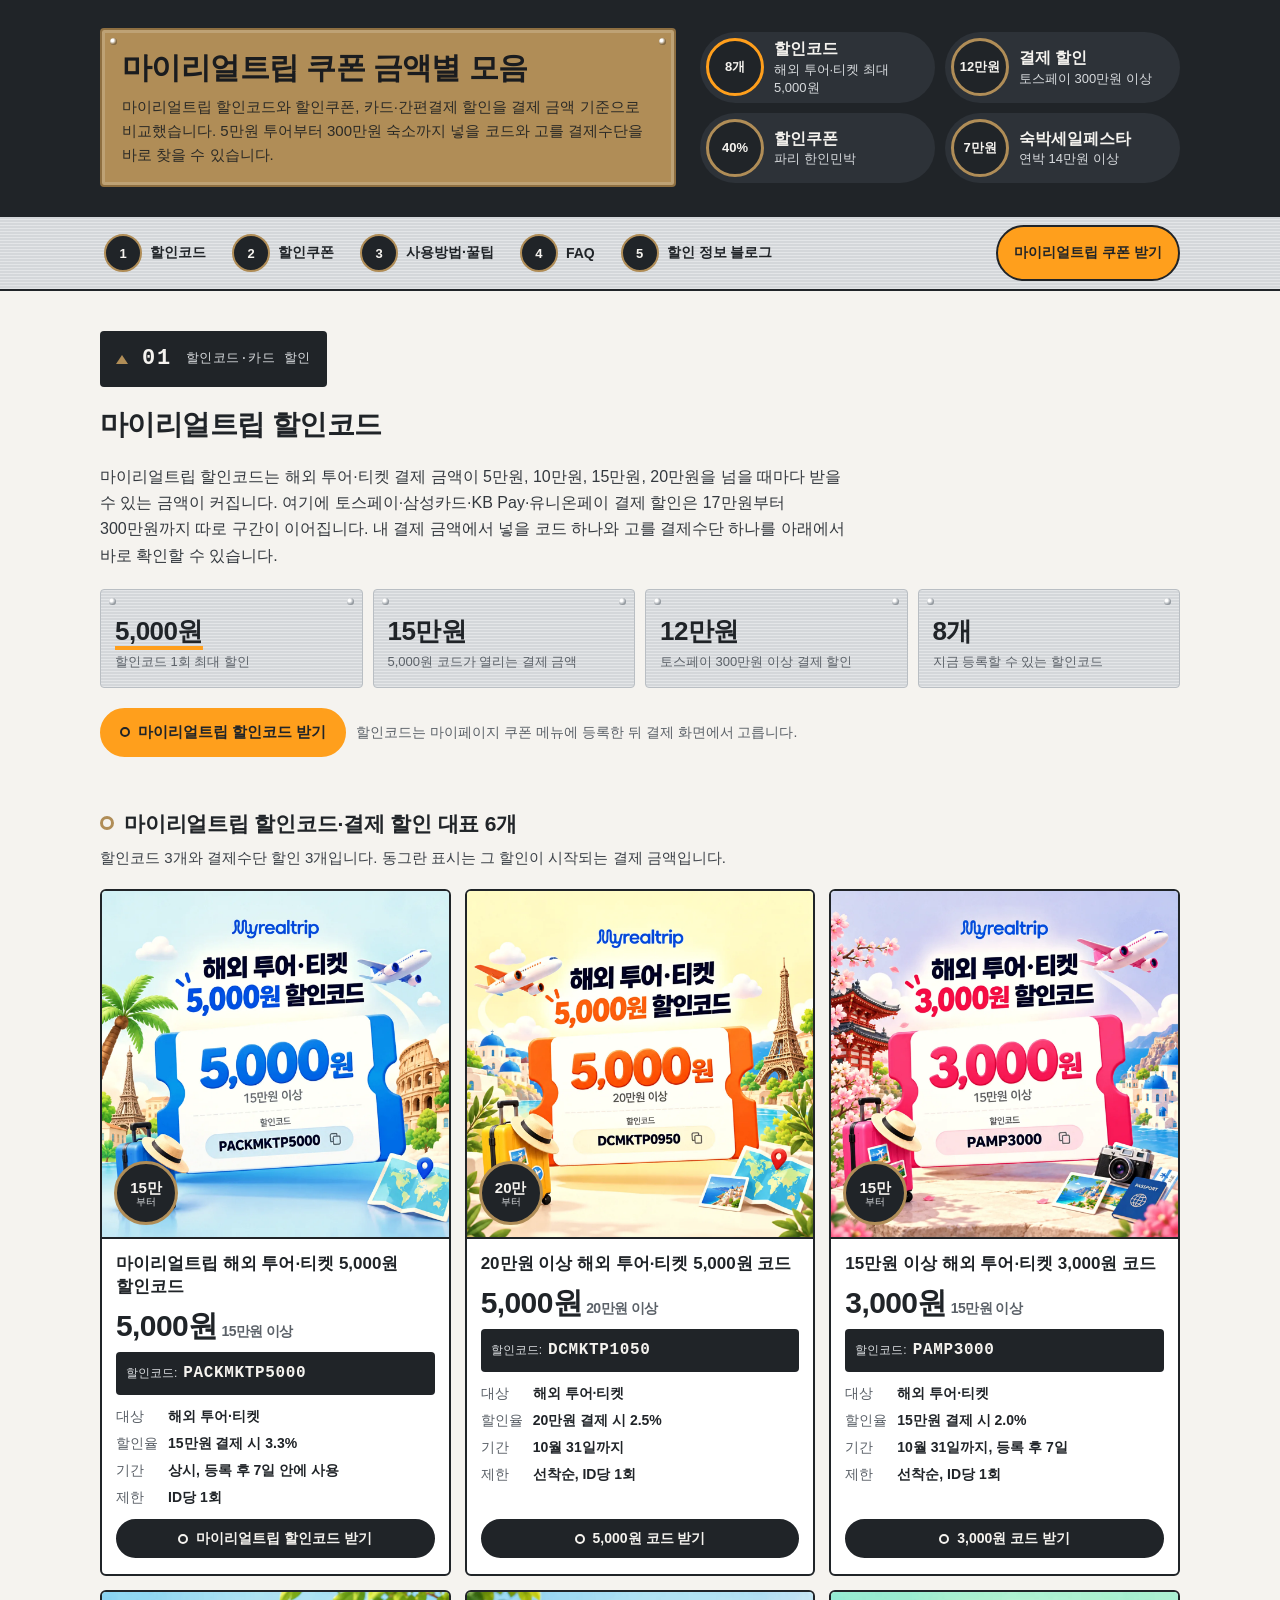
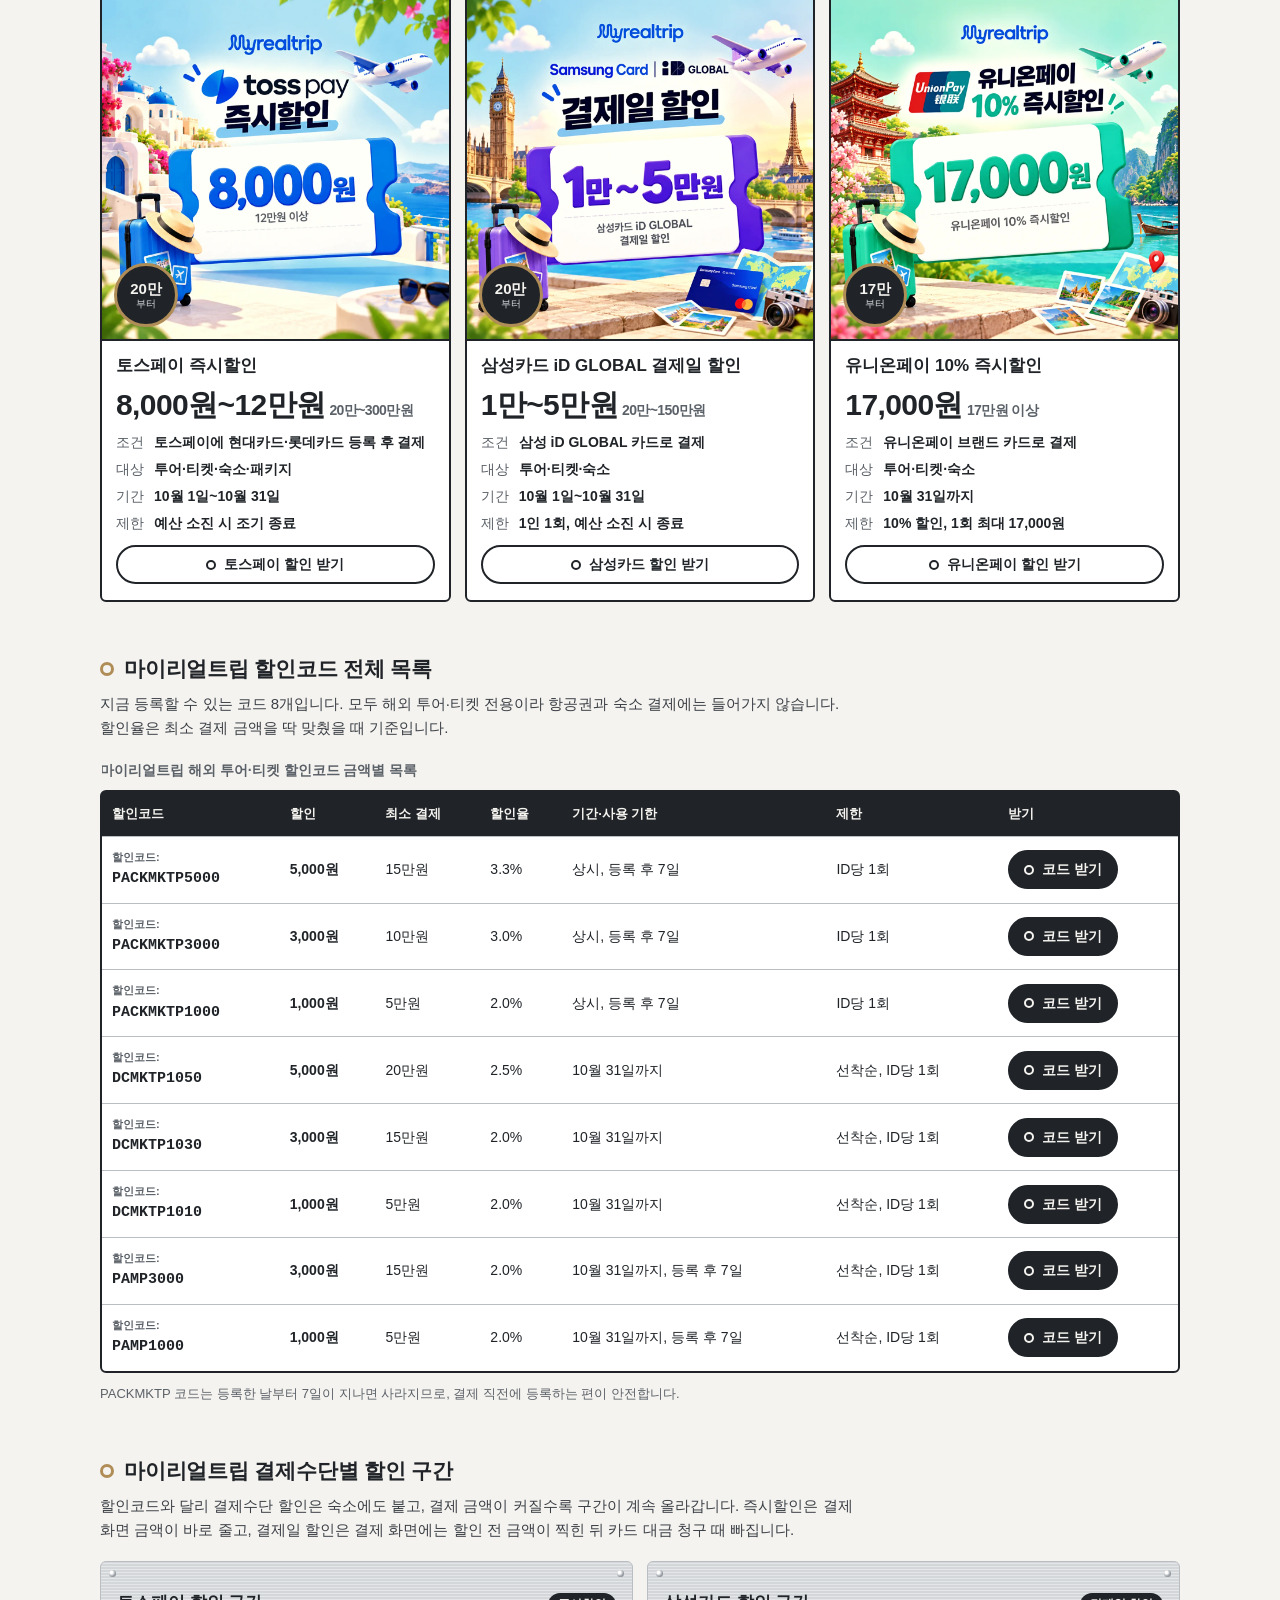
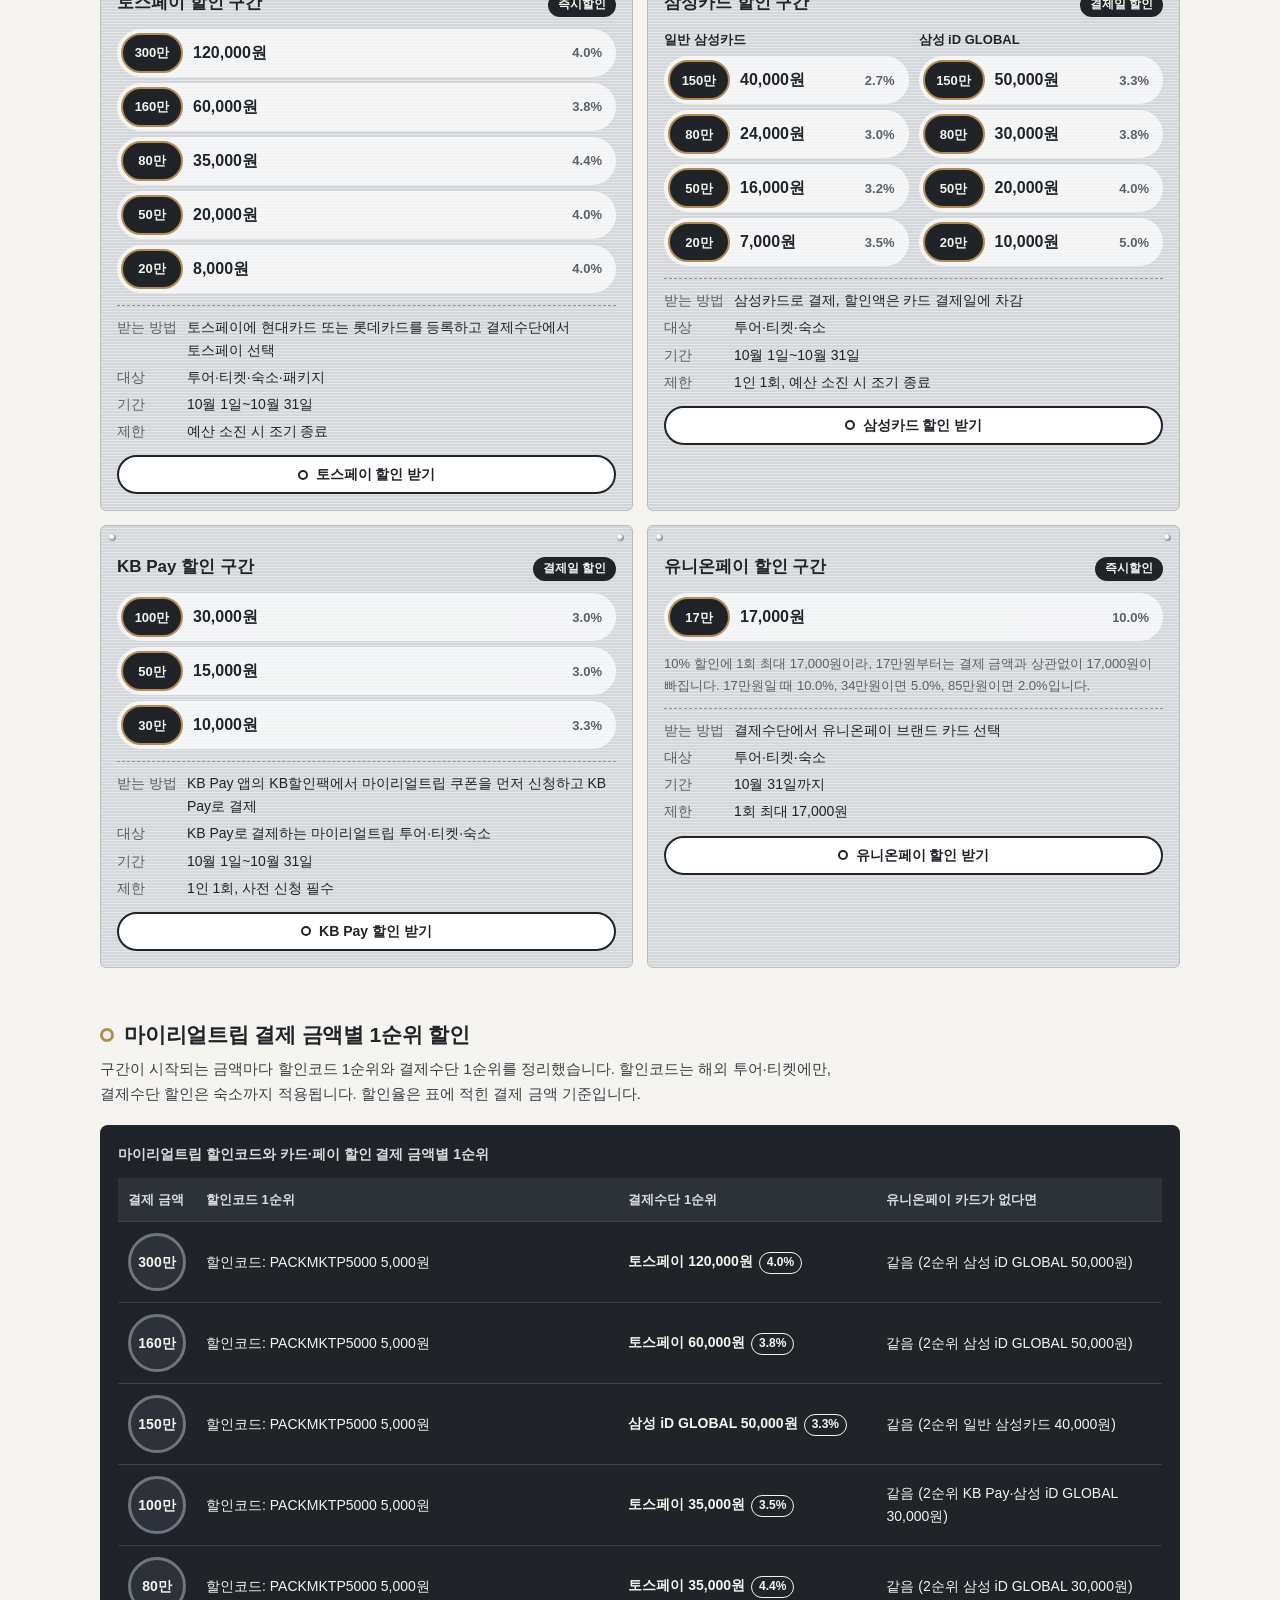
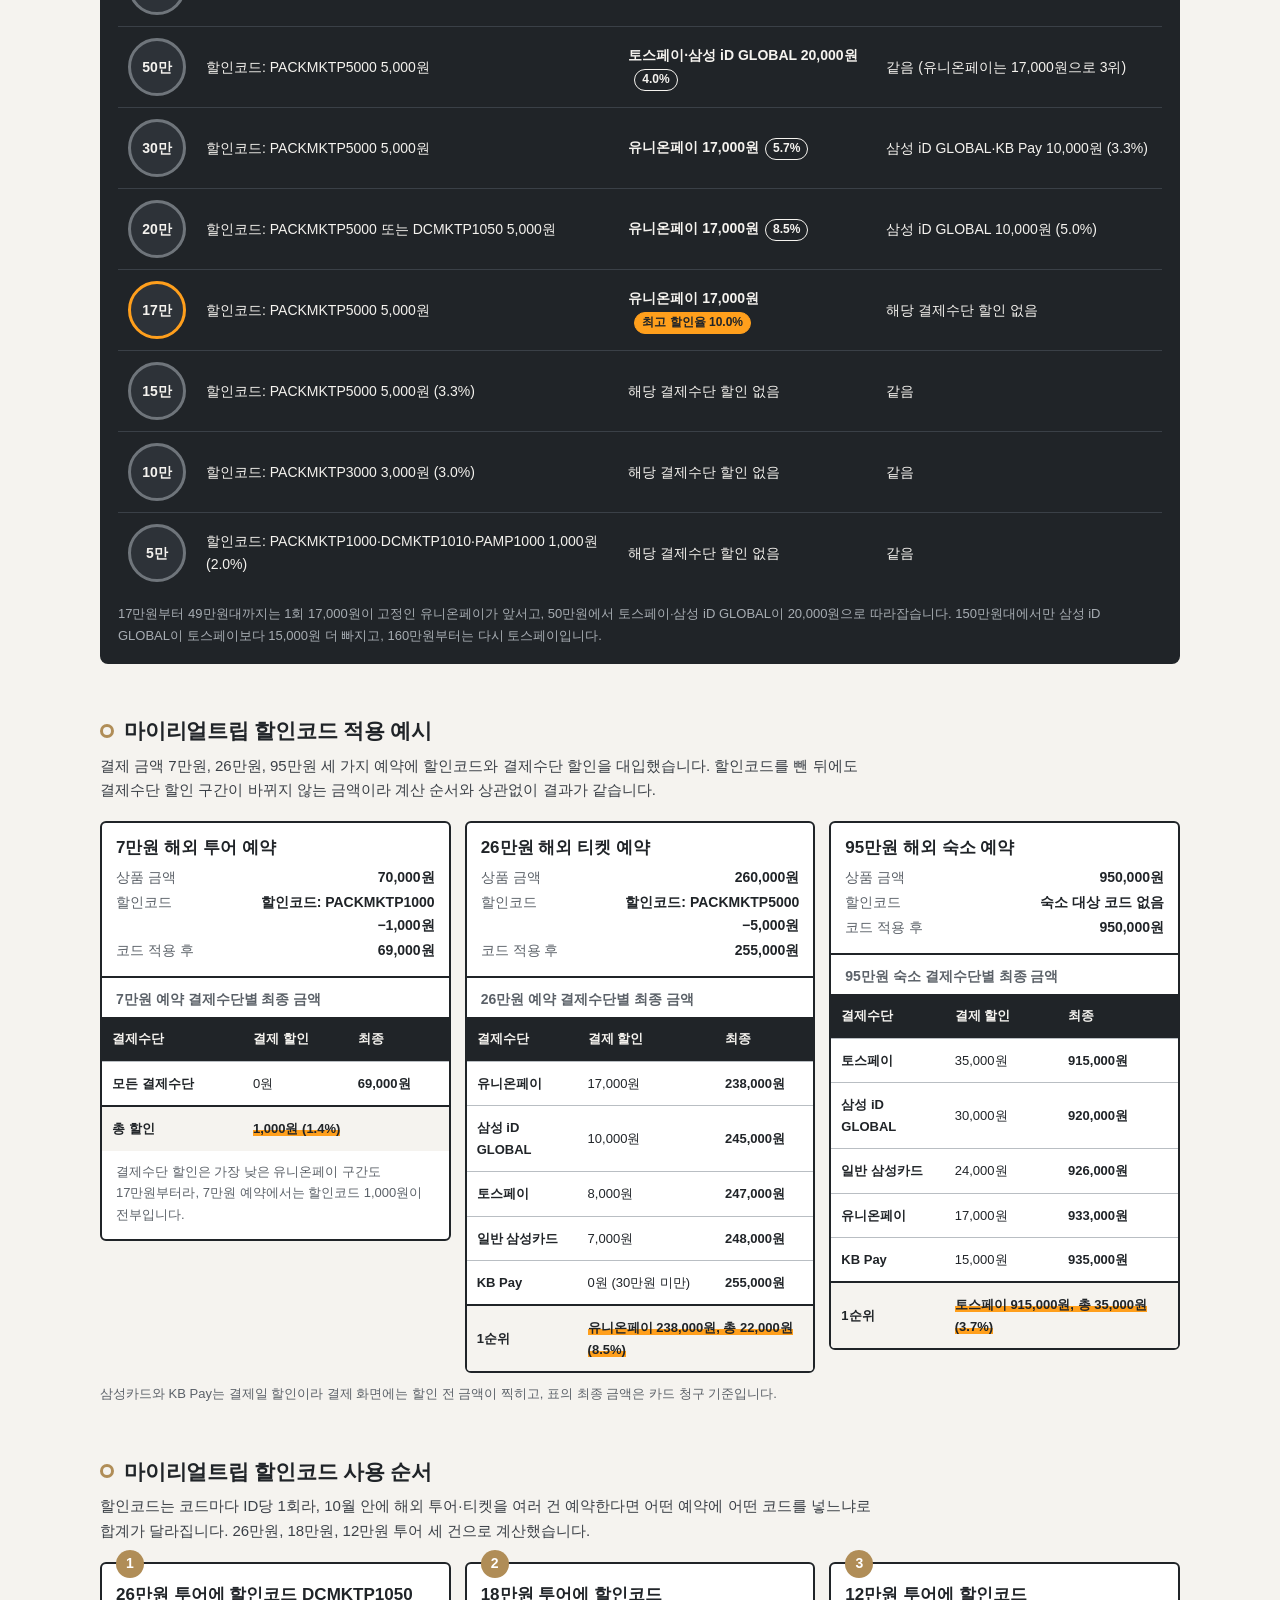
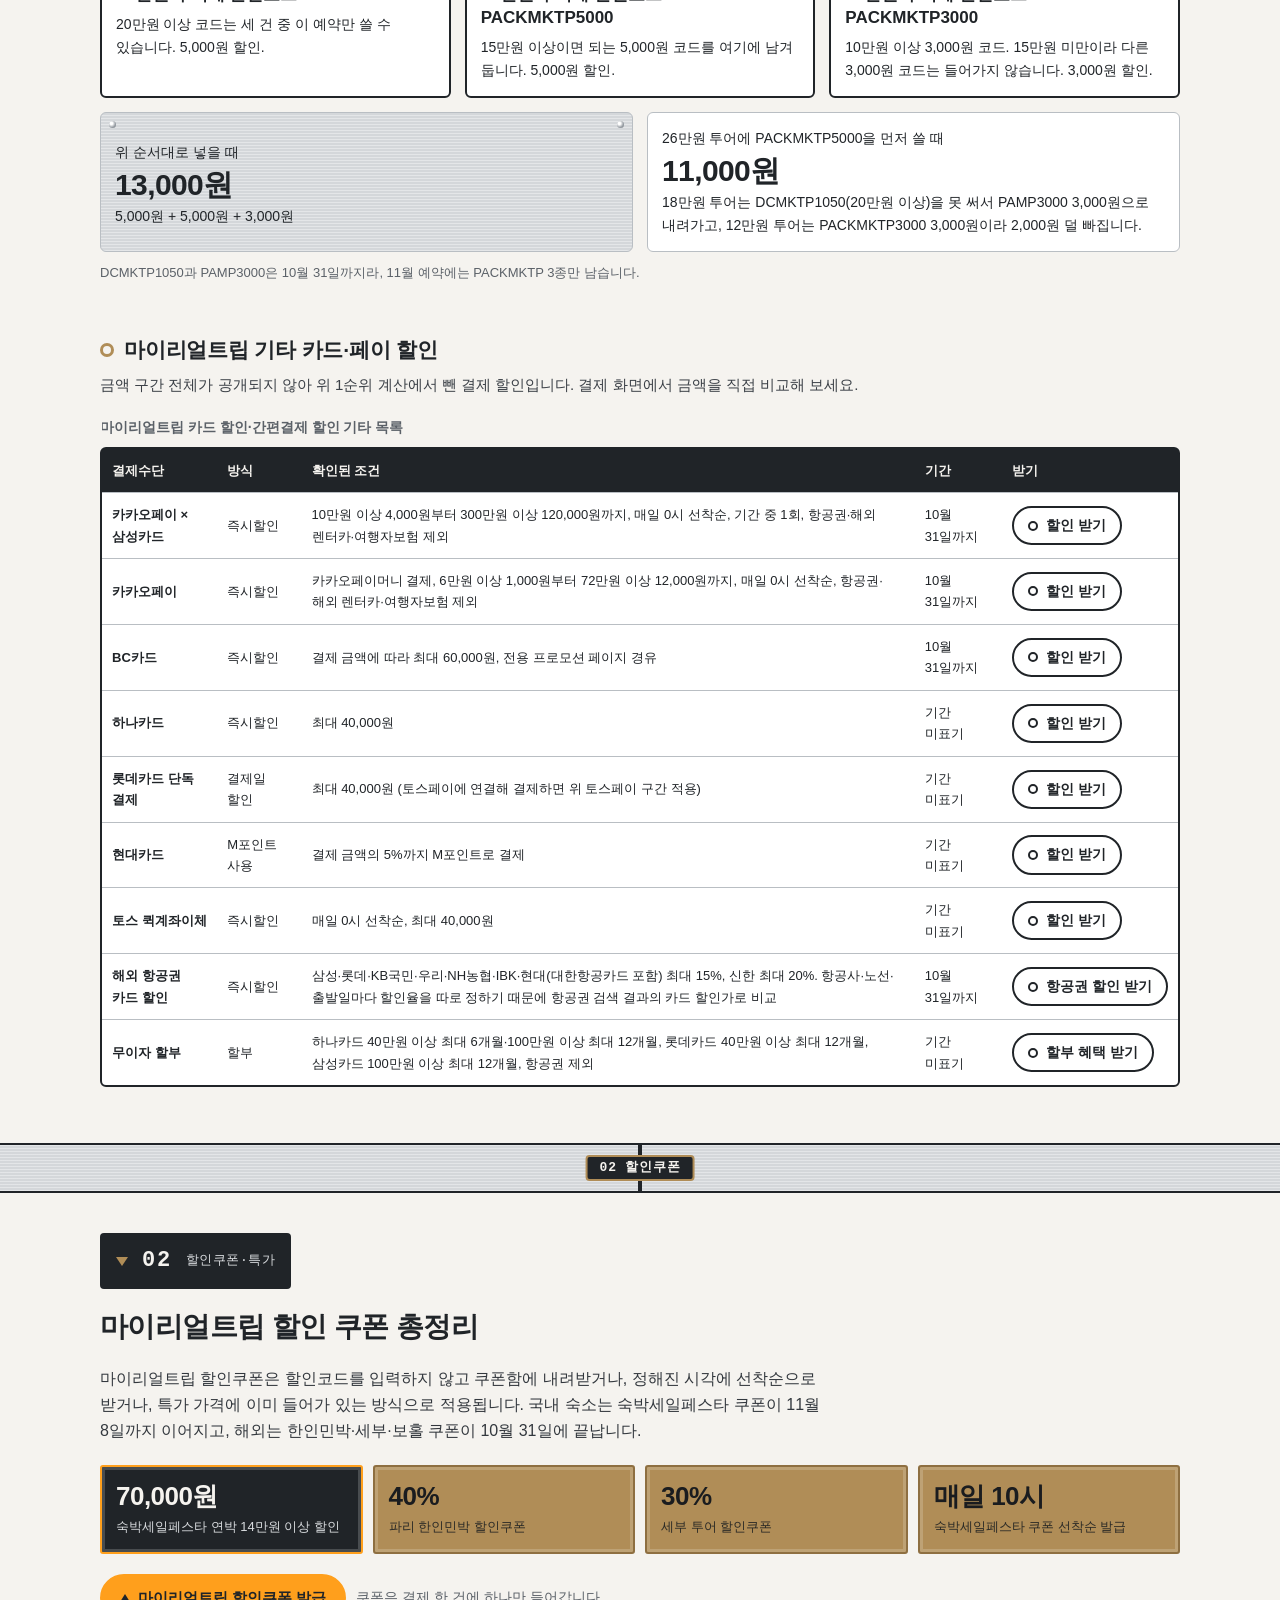
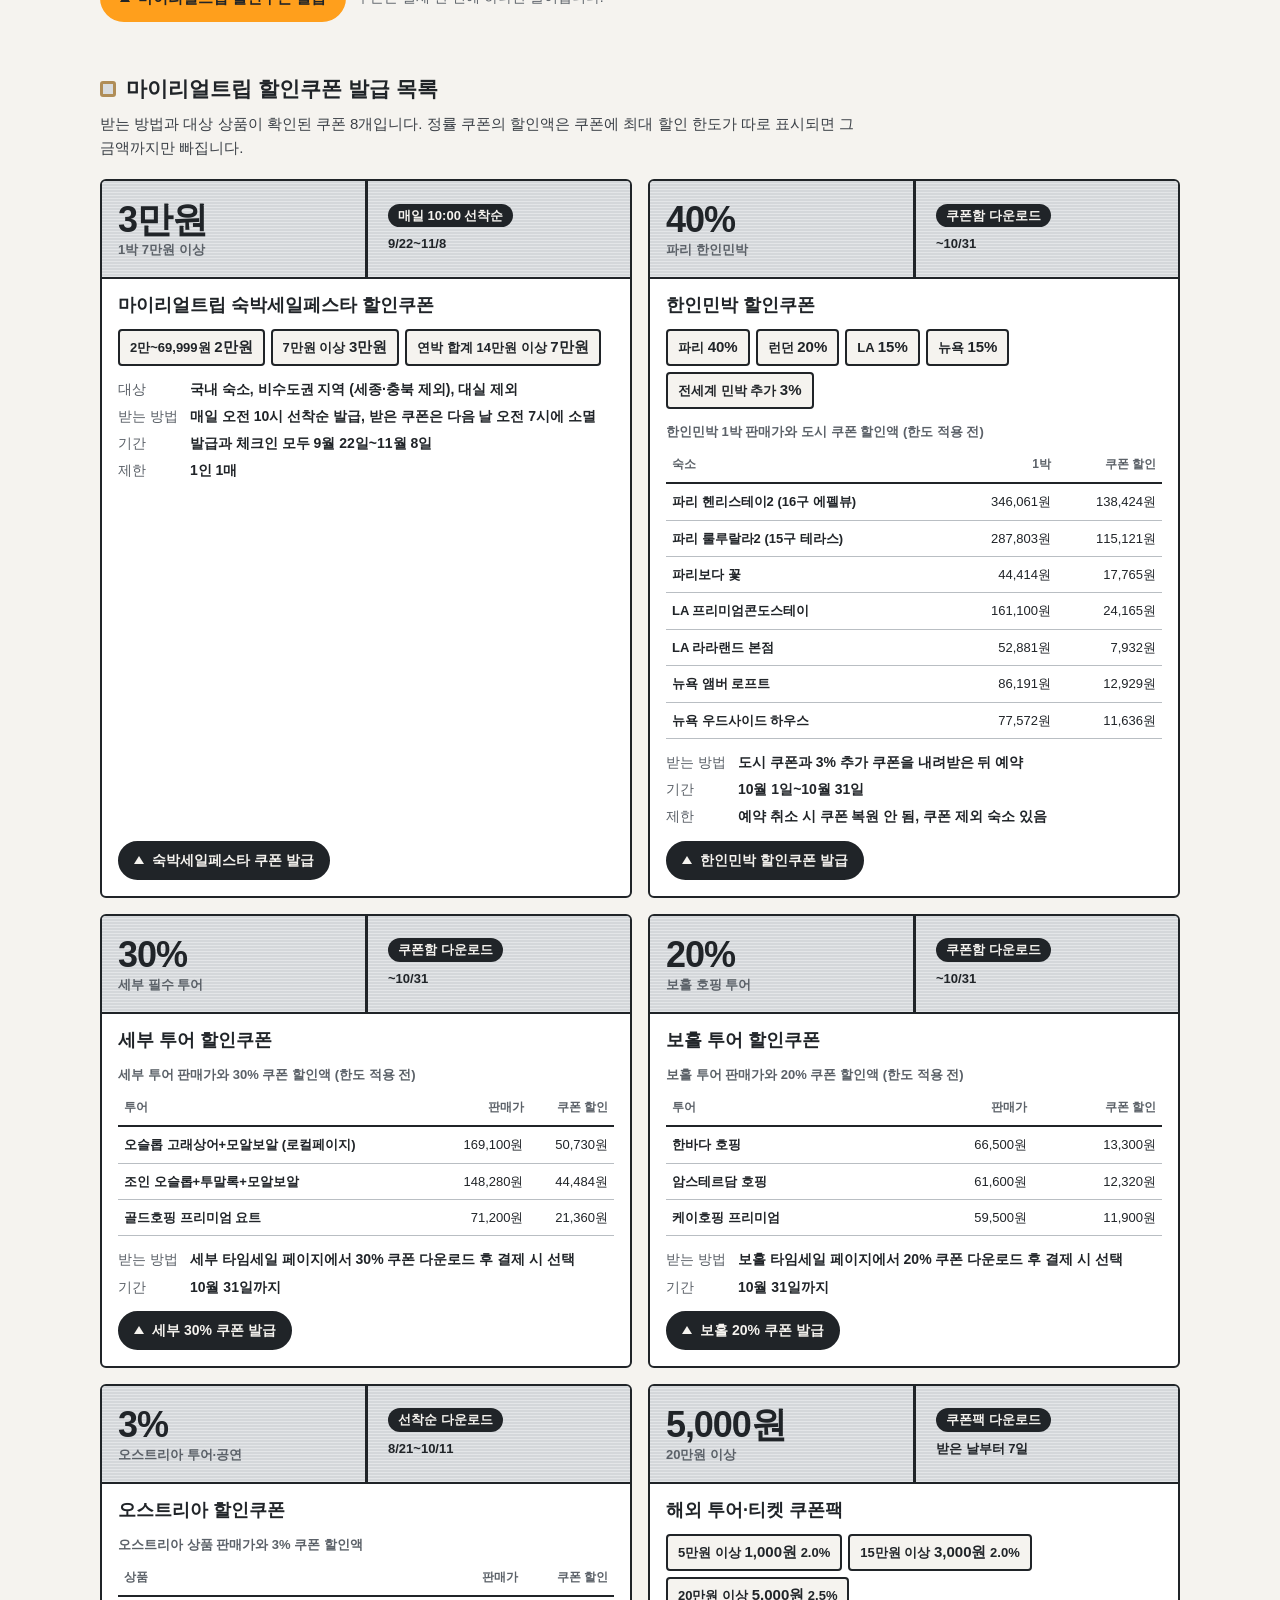
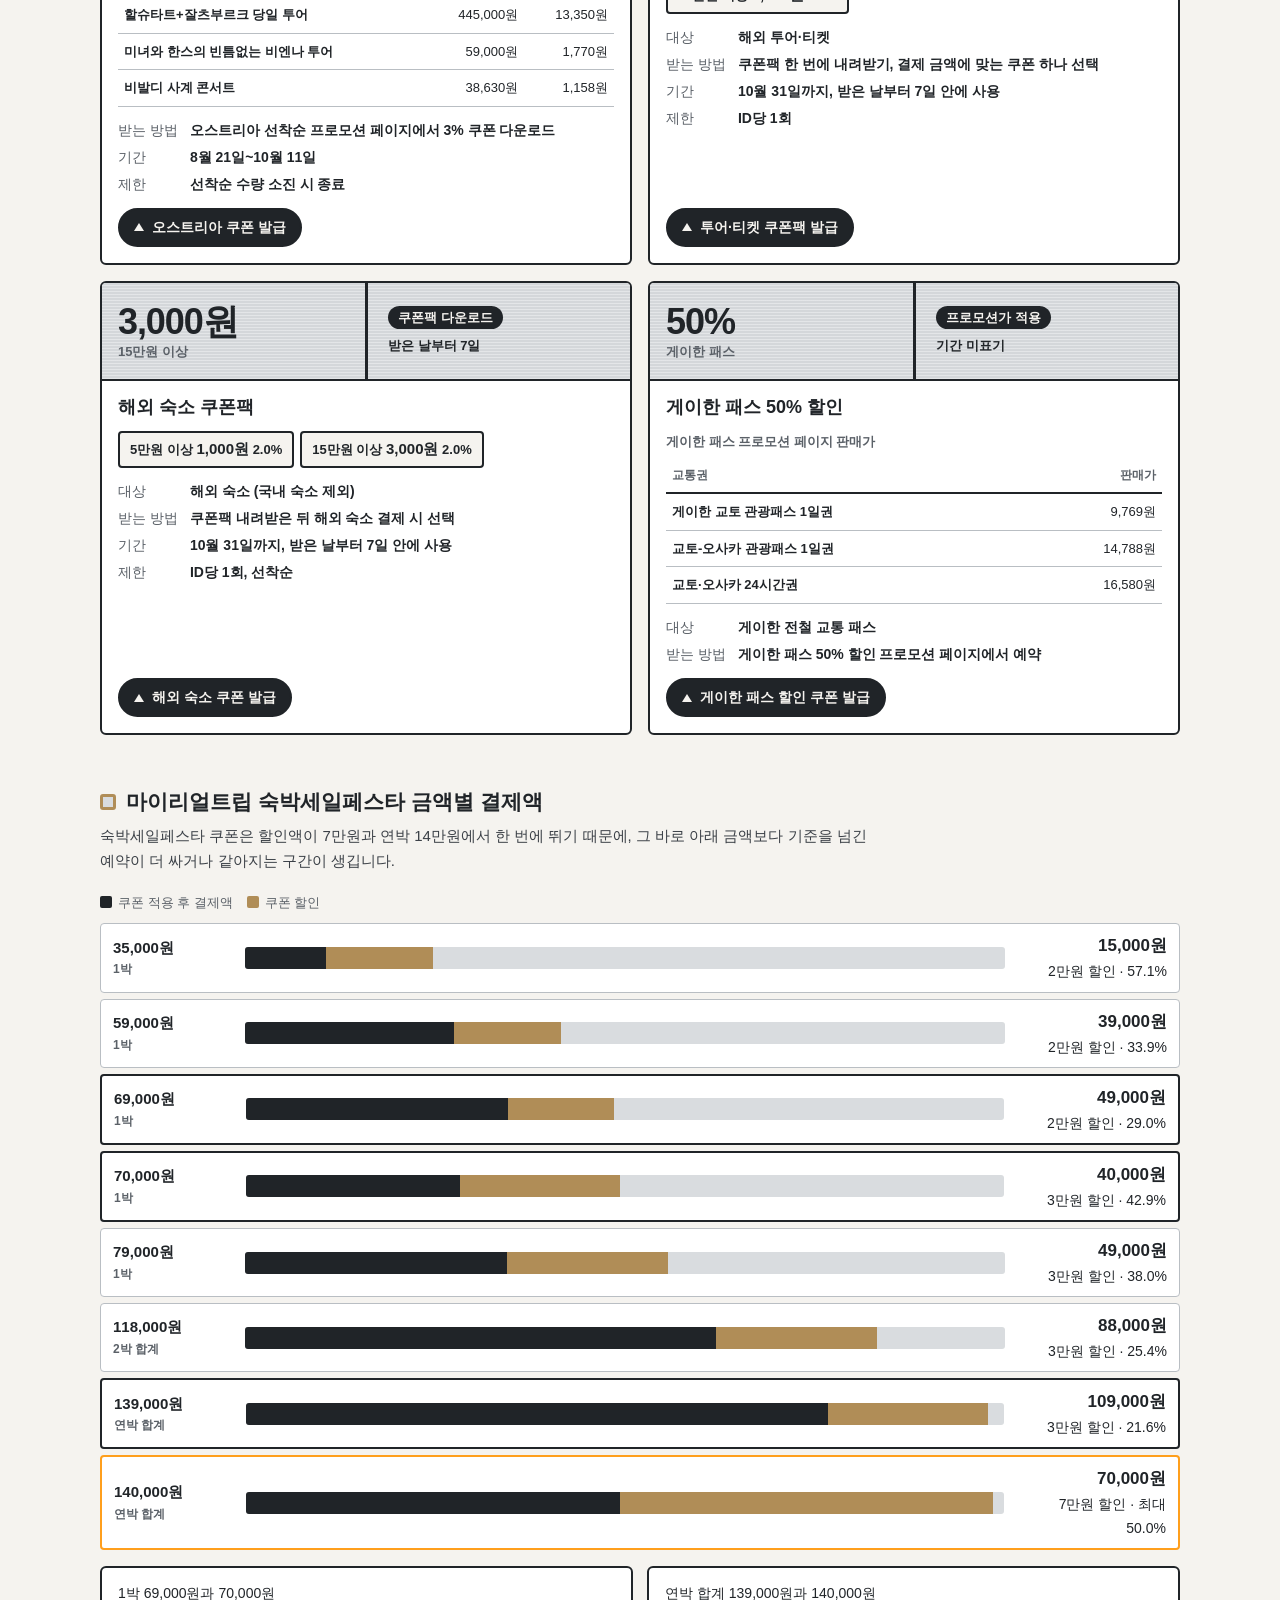
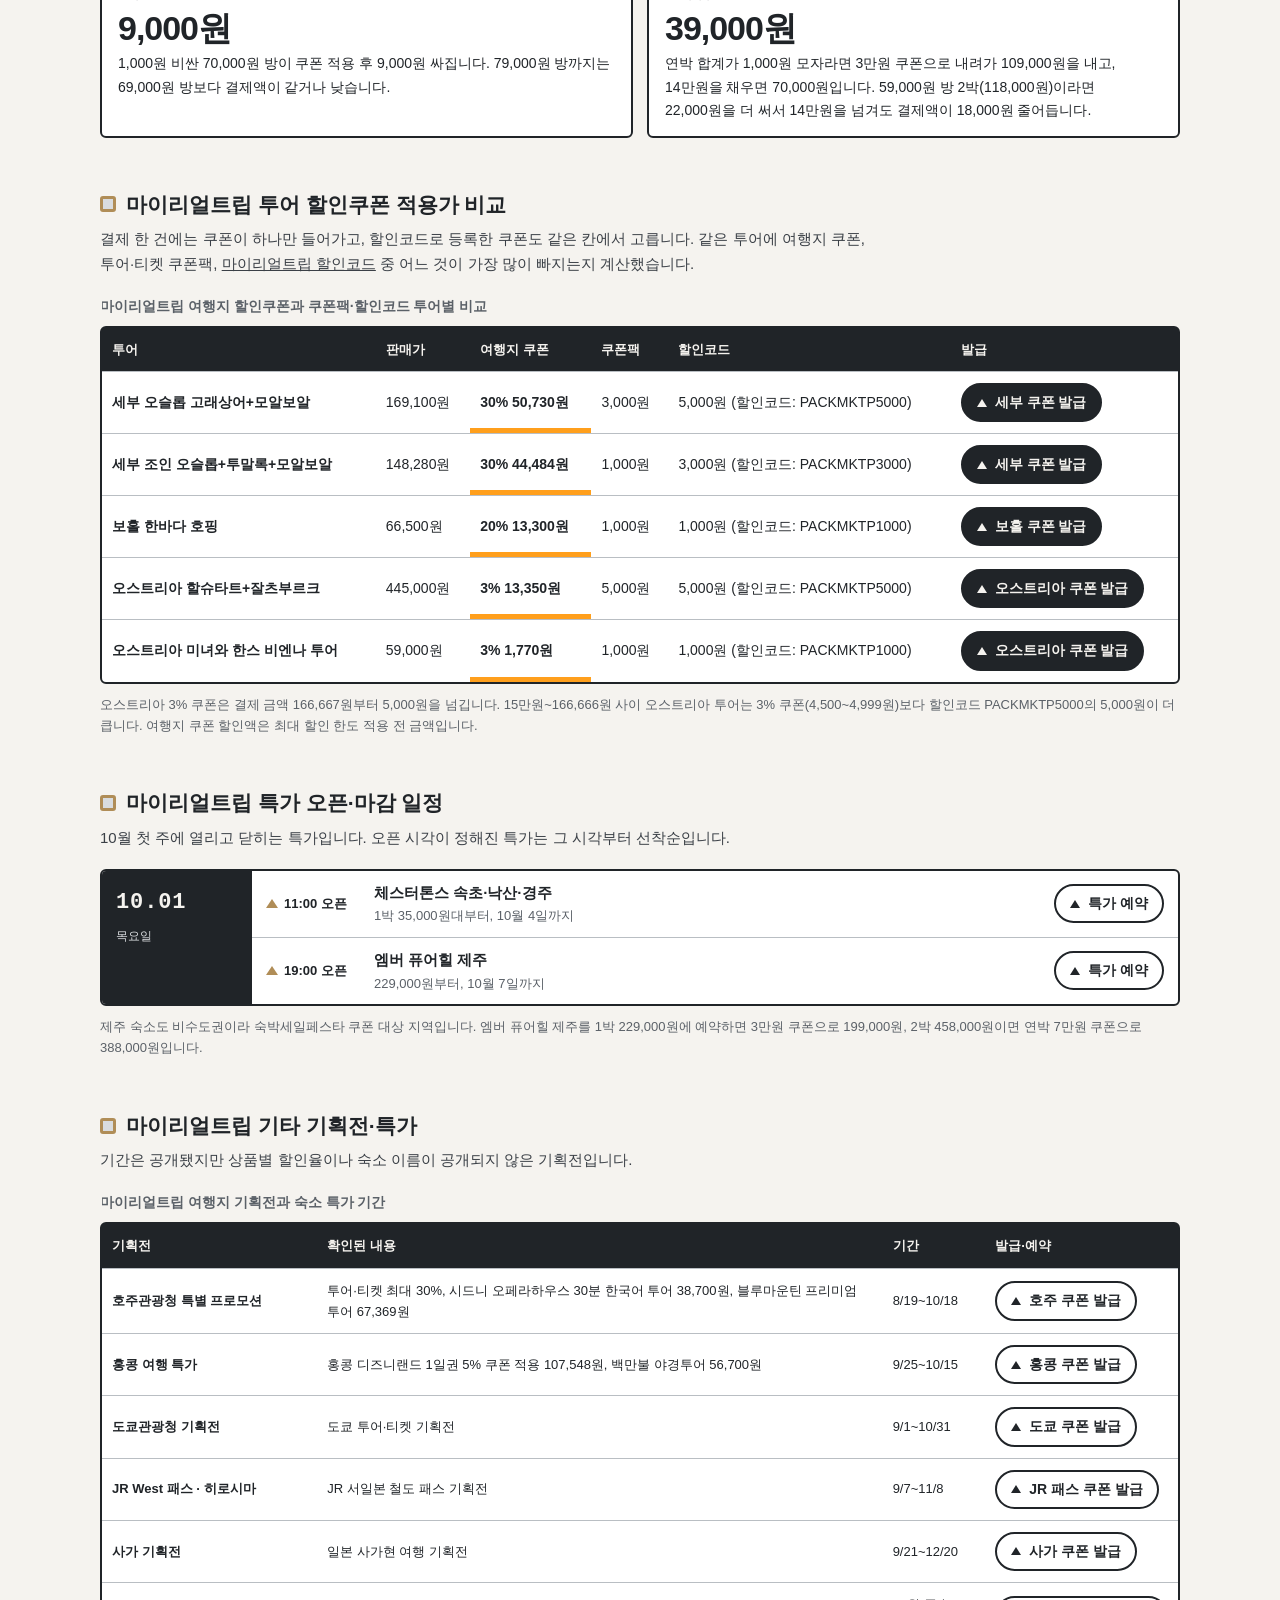
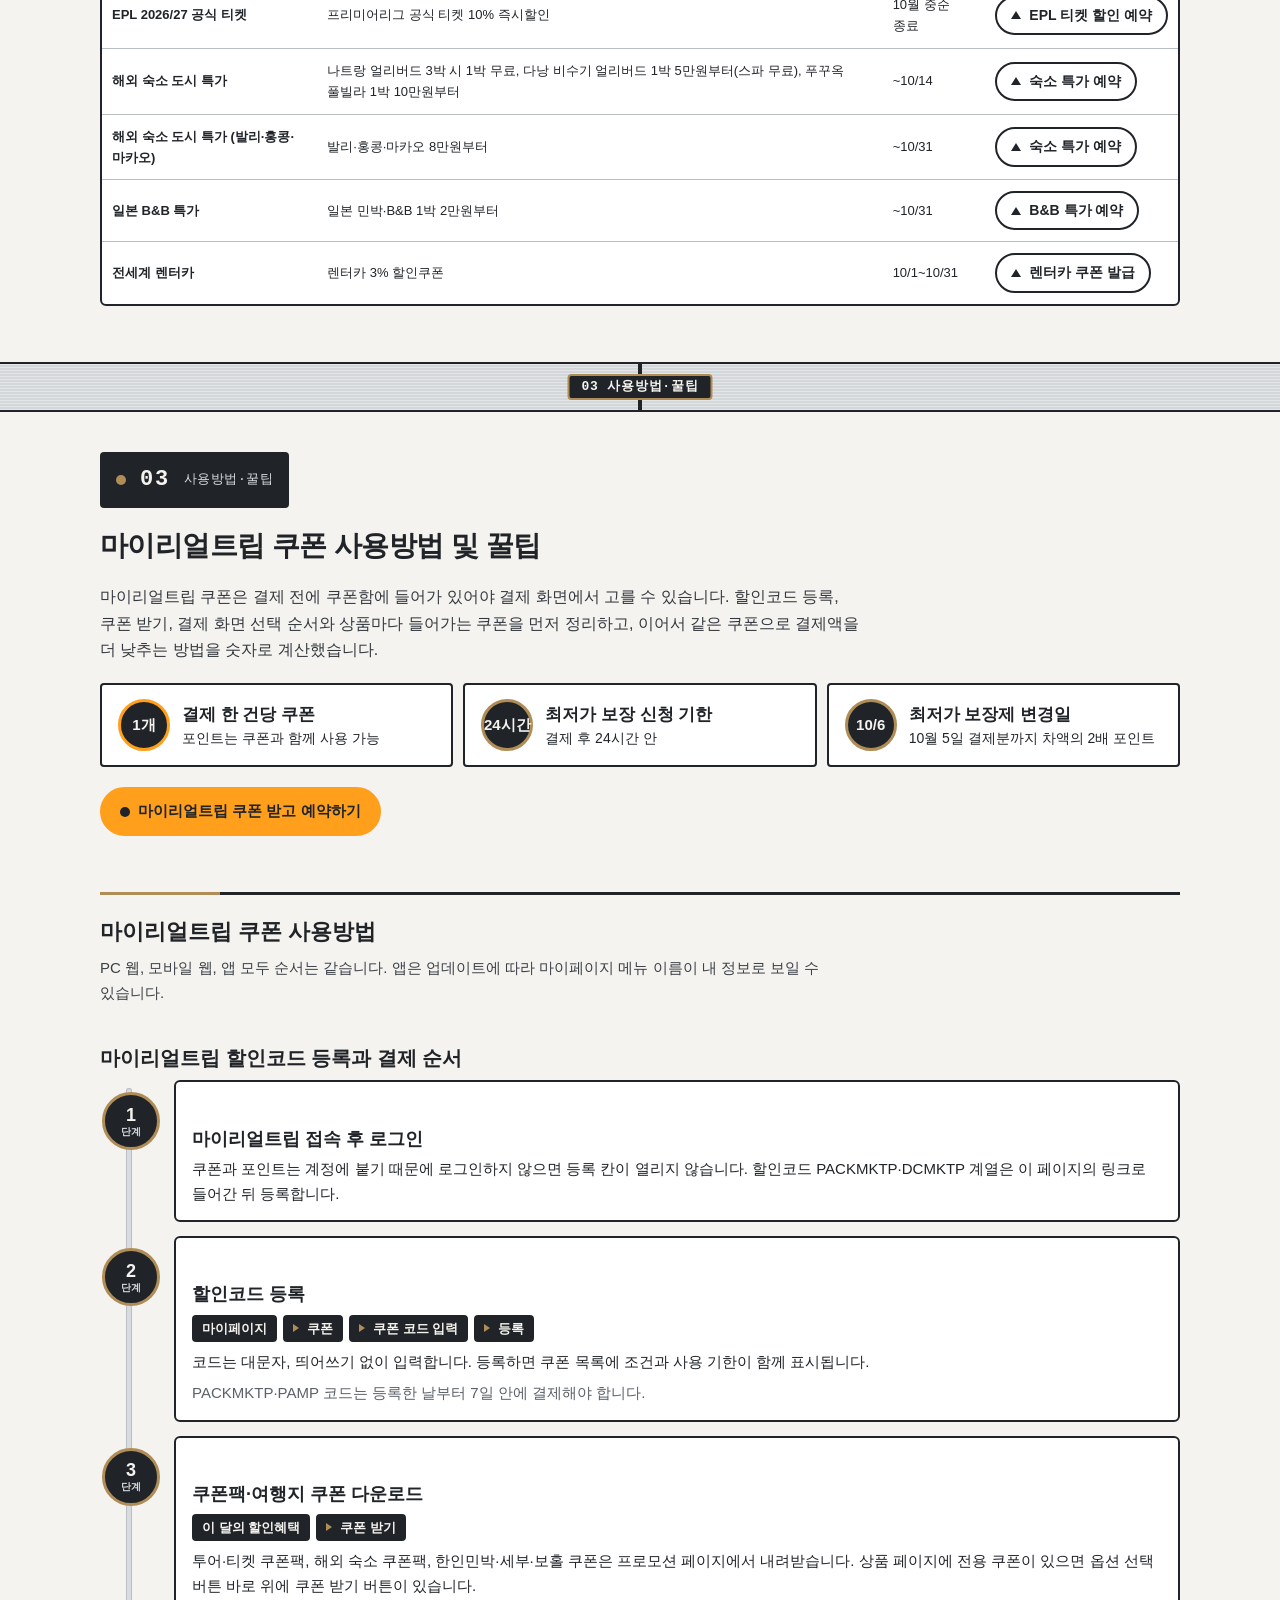
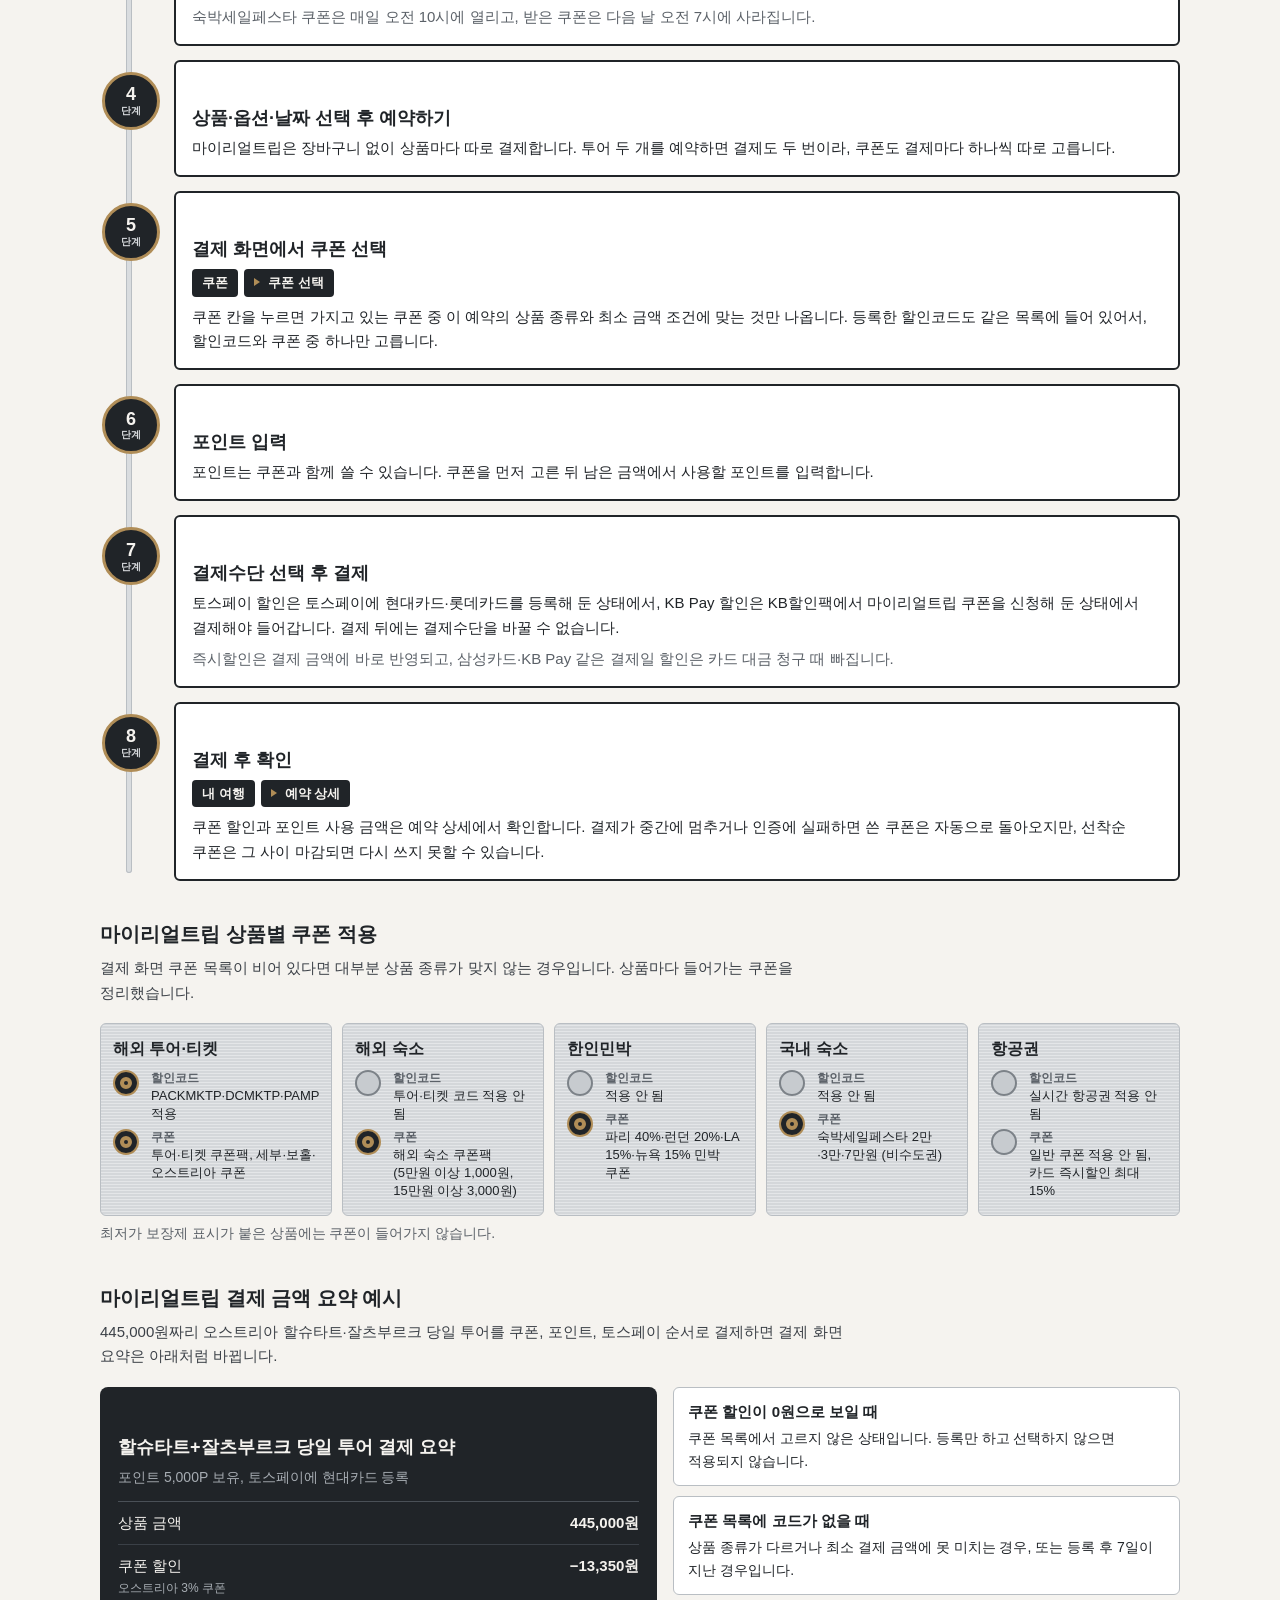
==== commit dbc5948c: "10월 최신화: 할인 정보·기간 갱신, 업데이트 내역·날짜 반영 Co-Authored-By: Claude Opus 5.5 (1M context) <noreply@anthropic." ====
--- a/index.html
+++ b/index.html
@@ -4,7 +4,7 @@
 <meta charset="UTF-8">
 <meta name="viewport" content="width=device-width, initial-scale=1.0">
 <title>마이리얼트립 쿠폰</title>
-<meta name="description" content="2026년 9월 마이리얼트립 쿠폰을 한눈에 확인하세요. 현재 사용 가능한 마이리얼트립 할인쿠폰부터 쿠폰 받는 법까지 다양한 정보도 함께 정리되어 있습니다.">
+<meta name="description" content="2026년 10월 마이리얼트립 쿠폰을 한눈에 확인하세요. 현재 사용 가능한 마이리얼트립 할인쿠폰부터 쿠폰 받는 법까지 다양한 정보도 함께 정리되어 있습니다.">
 <meta name="naver-site-verification" content="01645d089b9a4037632420ddd9b11f6eb13771e4">
 <meta name="robots" content="index,follow,max-image-preview:large">
 <link rel="canonical" href="https://mrt.dongbaektour.co.kr/">
@@ -14,112 +14,126 @@
 <meta property="og:locale" content="ko_KR">
 <meta property="og:url" content="https://mrt.dongbaektour.co.kr/">
 <meta property="og:title" content="마이리얼트립 쿠폰">
-<meta property="og:description" content="2026년 9월 마이리얼트립 쿠폰을 한눈에 확인하세요. 현재 사용 가능한 마이리얼트립 할인쿠폰부터 쿠폰 받는 법까지 다양한 정보도 함께 정리되어 있습니다.">
+<meta property="og:description" content="2026년 10월 마이리얼트립 쿠폰을 한눈에 확인하세요. 현재 사용 가능한 마이리얼트립 할인쿠폰부터 쿠폰 받는 법까지 다양한 정보도 함께 정리되어 있습니다.">
 <meta property="og:image" content="https://mrt.dongbaektour.co.kr/images/og-image.jpg">
 <meta name="twitter:card" content="summary_large_image">
 <meta name="twitter:title" content="마이리얼트립 쿠폰">
-<meta name="twitter:description" content="2026년 9월 마이리얼트립 쿠폰을 한눈에 확인하세요. 현재 사용 가능한 마이리얼트립 할인쿠폰부터 쿠폰 받는 법까지 다양한 정보도 함께 정리되어 있습니다.">
+<meta name="twitter:description" content="2026년 10월 마이리얼트립 쿠폰을 한눈에 확인하세요. 현재 사용 가능한 마이리얼트립 할인쿠폰부터 쿠폰 받는 법까지 다양한 정보도 함께 정리되어 있습니다.">
 <meta name="twitter:image" content="https://mrt.dongbaektour.co.kr/images/og-image.jpg">
 <script type="application/ld+json">
 {
- "@context": "https://schema.org",
- "@graph": [
-  {
-   "@type": "WebSite",
-   "@id": "https://mrt.dongbaektour.co.kr/#website",
-   "url": "https://mrt.dongbaektour.co.kr/",
-   "name": "마이리얼트립 쿠폰",
-   "inLanguage": "ko-KR"
-  },
-  {
-   "@type": "WebPage",
-   "@id": "https://mrt.dongbaektour.co.kr/#webpage",
-   "url": "https://mrt.dongbaektour.co.kr/",
-   "name": "마이리얼트립 쿠폰 · 할인코드 금액별 모음과 카드 할인",
-   "description": "마이리얼트립 쿠폰과 할인코드를 결제 금액별로 정리했습니다. 해외 투어·티켓 할인코드 8개, 토스페이·삼성카드·KB Pay·유니온페이 결제 할인 구간, 숙박세일페스타·한인민박·세부·보홀 할인쿠폰, 쿠폰 사용방법과 꿀팁, FAQ를 한 페이지에서 확인하세요.",
-   "isPartOf": {
-    "@id": "https://mrt.dongbaektour.co.kr/#website"
-   },
-   "breadcrumb": {
-    "@id": "https://mrt.dongbaektour.co.kr/#breadcrumb"
-   },
-   "inLanguage": "ko-KR"
-  },
-  {
-   "@type": "BreadcrumbList",
-   "@id": "https://mrt.dongbaektour.co.kr/#breadcrumb",
-   "itemListElement": [
+  "@context": "https://schema.org",
+  "@graph": [
     {
-     "@type": "ListItem",
-     "position": 1,
-     "name": "홈",
-     "item": "https://mrt.dongbaektour.co.kr/"
+      "@type": "Organization",
+      "@id": "https://mrt.dongbaektour.co.kr/#organization",
+      "name": "마이리얼트립 쿠폰",
+      "url": "https://mrt.dongbaektour.co.kr/"
     },
     {
-     "@type": "ListItem",
-     "position": 2,
-     "name": "마이리얼트립 쿠폰",
-     "item": "https://mrt.dongbaektour.co.kr/#elv-code"
-    }
-   ]
-  },
-  {
-   "@type": "ItemList",
-   "@id": "https://mrt.dongbaektour.co.kr/#codes",
-   "name": "마이리얼트립 할인코드 목록",
-   "numberOfItems": 8,
-   "itemListElement": [
-    {
-     "@type": "ListItem",
-     "position": 1,
-     "name": "PACKMKTP5000",
-     "description": "해외 투어·티켓 15만원 이상 5,000원 할인"
+      "@type": "WebSite",
+      "@id": "https://mrt.dongbaektour.co.kr/#website",
+      "url": "https://mrt.dongbaektour.co.kr/",
+      "name": "마이리얼트립 쿠폰",
+      "inLanguage": "ko-KR",
+      "publisher": {
+        "@id": "https://mrt.dongbaektour.co.kr/#organization"
+      }
     },
     {
-     "@type": "ListItem",
-     "position": 2,
-     "name": "PACKMKTP3000",
-     "description": "해외 투어·티켓 10만원 이상 3,000원 할인"
+      "@type": "WebPage",
+      "@id": "https://mrt.dongbaektour.co.kr/#webpage",
+      "url": "https://mrt.dongbaektour.co.kr/",
+      "name": "마이리얼트립 쿠폰 · 할인코드 금액별 모음과 카드 할인",
+      "description": "마이리얼트립 쿠폰과 할인코드를 결제 금액별로 정리했습니다. 해외 투어·티켓 할인코드 8개, 토스페이·삼성카드·KB Pay·유니온페이 결제 할인 구간, 숙박세일페스타·한인민박·세부·보홀 할인쿠폰, 쿠폰 사용방법과 꿀팁, FAQ를 한 페이지에서 확인하세요.",
+      "isPartOf": {
+        "@id": "https://mrt.dongbaektour.co.kr/#website"
+      },
+      "breadcrumb": {
+        "@id": "https://mrt.dongbaektour.co.kr/#breadcrumb"
+      },
+      "inLanguage": "ko-KR",
+      "datePublished": "2026-04-07T17:48:15+09:00",
+      "dateModified": "2026-10-01T12:00:00+09:00",
+      "publisher": {
+        "@id": "https://mrt.dongbaektour.co.kr/#organization"
+      }
     },
     {
-     "@type": "ListItem",
-     "position": 3,
-     "name": "PACKMKTP1000",
-     "description": "해외 투어·티켓 5만원 이상 1,000원 할인"
+      "@type": "BreadcrumbList",
+      "@id": "https://mrt.dongbaektour.co.kr/#breadcrumb",
+      "itemListElement": [
+        {
+          "@type": "ListItem",
+          "position": 1,
+          "name": "홈",
+          "item": "https://mrt.dongbaektour.co.kr/"
+        },
+        {
+          "@type": "ListItem",
+          "position": 2,
+          "name": "마이리얼트립 쿠폰",
+          "item": "https://mrt.dongbaektour.co.kr/#elv-code"
+        }
+      ]
     },
     {
-     "@type": "ListItem",
-     "position": 4,
-     "name": "DCMKTP0950",
-     "description": "해외 투어·티켓 20만원 이상 5,000원 할인"
-    },
-    {
-     "@type": "ListItem",
-     "position": 5,
-     "name": "DCMKTP0930",
-     "description": "해외 투어·티켓 15만원 이상 3,000원 할인"
-    },
-    {
-     "@type": "ListItem",
-     "position": 6,
-     "name": "DCMKTP0910",
-     "description": "해외 투어·티켓 5만원 이상 1,000원 할인"
-    },
-    {
-     "@type": "ListItem",
-     "position": 7,
-     "name": "PAMP3000",
-     "description": "해외 투어·티켓 15만원 이상 3,000원 할인"
-    },
-    {
-     "@type": "ListItem",
-     "position": 8,
-     "name": "PAMP1000",
-     "description": "해외 투어·티켓 5만원 이상 1,000원 할인"
+      "@type": "ItemList",
+      "@id": "https://mrt.dongbaektour.co.kr/#codes",
+      "name": "마이리얼트립 할인코드 목록",
+      "numberOfItems": 8,
+      "itemListElement": [
+        {
+          "@type": "ListItem",
+          "position": 1,
+          "name": "PACKMKTP5000",
+          "description": "해외 투어·티켓 15만원 이상 5,000원 할인"
+        },
+        {
+          "@type": "ListItem",
+          "position": 2,
+          "name": "PACKMKTP3000",
+          "description": "해외 투어·티켓 10만원 이상 3,000원 할인"
+        },
+        {
+          "@type": "ListItem",
+          "position": 3,
+          "name": "PACKMKTP1000",
+          "description": "해외 투어·티켓 5만원 이상 1,000원 할인"
+        },
+        {
+          "@type": "ListItem",
+          "position": 4,
+          "name": "DCMKTP1050",
+          "description": "해외 투어·티켓 20만원 이상 5,000원 할인"
+        },
+        {
+          "@type": "ListItem",
+          "position": 5,
+          "name": "DCMKTP1030",
+          "description": "해외 투어·티켓 15만원 이상 3,000원 할인"
+        },
+        {
+          "@type": "ListItem",
+          "position": 6,
+          "name": "DCMKTP1010",
+          "description": "해외 투어·티켓 5만원 이상 1,000원 할인"
+        },
+        {
+          "@type": "ListItem",
+          "position": 7,
+          "name": "PAMP3000",
+          "description": "해외 투어·티켓 15만원 이상 3,000원 할인"
+        },
+        {
+          "@type": "ListItem",
+          "position": 8,
+          "name": "PAMP1000",
+          "description": "해외 투어·티켓 5만원 이상 1,000원 할인"
+        }
+      ]
     }
-   ]
-  }
- ]
+  ]
 }
 </script>
 <style>
@@ -645,8 +659,8 @@
 <div class="elv-cbody">
 <h4>20만원 이상 해외 투어·티켓 5,000원 코드</h4>
 <p class="elv-amt">5,000원<small>20만원 이상</small></p>
-<p class="elv-code"><span>할인코드:</span><code>DCMKTP0950</code></p>
-<dl class="elv-dl"><dt>대상</dt><dd>해외 투어·티켓</dd><dt>할인율</dt><dd>20만원 결제 시 2.5%</dd><dt>기간</dt><dd><time datetime="2026-09-30">9월 30일</time>까지</dd><dt>제한</dt><dd>선착순, ID당 1회</dd></dl>
+<p class="elv-code"><span>할인코드:</span><code>DCMKTP1050</code></p>
+<dl class="elv-dl"><dt>대상</dt><dd>해외 투어·티켓</dd><dt>할인율</dt><dd>20만원 결제 시 2.5%</dd><dt>기간</dt><dd><time datetime="2026-10-31">10월 31일</time>까지</dd><dt>제한</dt><dd>선착순, ID당 1회</dd></dl>
 <a class="elv-btn elv-btn-sm" href="https://myrealt.rip/aRT258" target="_blank" rel="nofollow sponsored noopener">5,000원 코드 받기</a>
 </div>
 </li>
@@ -656,7 +670,7 @@
 <h4>15만원 이상 해외 투어·티켓 3,000원 코드</h4>
 <p class="elv-amt">3,000원<small>15만원 이상</small></p>
 <p class="elv-code"><span>할인코드:</span><code>PAMP3000</code></p>
-<dl class="elv-dl"><dt>대상</dt><dd>해외 투어·티켓</dd><dt>할인율</dt><dd>15만원 결제 시 2.0%</dd><dt>기간</dt><dd><time datetime="2026-09-30">9월 30일</time>까지, 등록 후 7일</dd><dt>제한</dt><dd>선착순, ID당 1회</dd></dl>
+<dl class="elv-dl"><dt>대상</dt><dd>해외 투어·티켓</dd><dt>할인율</dt><dd>15만원 결제 시 2.0%</dd><dt>기간</dt><dd><time datetime="2026-10-31">10월 31일</time>까지, 등록 후 7일</dd><dt>제한</dt><dd>선착순, ID당 1회</dd></dl>
 <a class="elv-btn elv-btn-sm" href="https://myrealt.rip/aRT258" target="_blank" rel="nofollow sponsored noopener">3,000원 코드 받기</a>
 </div>
 </li>
@@ -665,7 +679,7 @@
 <div class="elv-cbody">
 <h4>토스페이 즉시할인</h4>
 <p class="elv-amt">8,000원~12만원<small>20만~300만원</small></p>
-<dl class="elv-dl"><dt>조건</dt><dd>토스페이에 현대카드·롯데카드 등록 후 결제</dd><dt>대상</dt><dd>투어·티켓·숙소·패키지</dd><dt>기간</dt><dd><time datetime="2026-09-01">9월 1일</time>~<time datetime="2026-09-30">9월 30일</time></dd><dt>제한</dt><dd>예산 소진 시 조기 종료</dd></dl>
+<dl class="elv-dl"><dt>조건</dt><dd>토스페이에 현대카드·롯데카드 등록 후 결제</dd><dt>대상</dt><dd>투어·티켓·숙소·패키지</dd><dt>기간</dt><dd><time datetime="2026-10-01">10월 1일</time>~<time datetime="2026-10-31">10월 31일</time></dd><dt>제한</dt><dd>예산 소진 시 조기 종료</dd></dl>
 <a class="elv-btn elv-btn-sm elv-btn-line" href="https://myrealt.rip/aRT258" target="_blank" rel="nofollow sponsored noopener">토스페이 할인 받기</a>
 </div>
 </li>
@@ -674,7 +688,7 @@
 <div class="elv-cbody">
 <h4>삼성카드 iD GLOBAL 결제일 할인</h4>
 <p class="elv-amt">1만~5만원<small>20만~150만원</small></p>
-<dl class="elv-dl"><dt>조건</dt><dd>삼성 iD GLOBAL 카드로 결제</dd><dt>대상</dt><dd>투어·티켓·숙소</dd><dt>기간</dt><dd><time datetime="2026-09-01">9월 1일</time>~<time datetime="2026-09-30">9월 30일</time></dd><dt>제한</dt><dd>1인 1회, 예산 소진 시 종료</dd></dl>
+<dl class="elv-dl"><dt>조건</dt><dd>삼성 iD GLOBAL 카드로 결제</dd><dt>대상</dt><dd>투어·티켓·숙소</dd><dt>기간</dt><dd><time datetime="2026-10-01">10월 1일</time>~<time datetime="2026-10-31">10월 31일</time></dd><dt>제한</dt><dd>1인 1회, 예산 소진 시 종료</dd></dl>
 <a class="elv-btn elv-btn-sm elv-btn-line" href="https://myrealt.rip/aRT258" target="_blank" rel="nofollow sponsored noopener">삼성카드 할인 받기</a>
 </div>
 </li>
@@ -683,7 +697,7 @@
 <div class="elv-cbody">
 <h4>유니온페이 10% 즉시할인</h4>
 <p class="elv-amt">17,000원<small>17만원 이상</small></p>
-<dl class="elv-dl"><dt>조건</dt><dd>유니온페이 브랜드 카드로 결제</dd><dt>대상</dt><dd>투어·티켓·숙소</dd><dt>기간</dt><dd><time datetime="2026-09-30">9월 30일</time>까지</dd><dt>제한</dt><dd>10% 할인, 1회 최대 17,000원</dd></dl>
+<dl class="elv-dl"><dt>조건</dt><dd>유니온페이 브랜드 카드로 결제</dd><dt>대상</dt><dd>투어·티켓·숙소</dd><dt>기간</dt><dd><time datetime="2026-10-31">10월 31일</time>까지</dd><dt>제한</dt><dd>10% 할인, 1회 최대 17,000원</dd></dl>
 <a class="elv-btn elv-btn-sm elv-btn-line" href="https://myrealt.rip/aRT258" target="_blank" rel="nofollow sponsored noopener">유니온페이 할인 받기</a>
 </div>
 </li>
@@ -700,11 +714,11 @@
 <tr><th scope="row"><span class="elv-lbl">할인코드:</span><code>PACKMKTP5000</code></th><td data-l="할인" class="elv-num">5,000원</td><td data-l="최소 결제">15만원</td><td data-l="할인율">3.3%</td><td data-l="기간·사용 기한">상시, 등록 후 7일</td><td data-l="제한">ID당 1회</td><td><a class="elv-btn elv-btn-sm" href="https://myrealt.rip/aRT258" target="_blank" rel="nofollow sponsored noopener">코드 받기</a></td></tr>
 <tr><th scope="row"><span class="elv-lbl">할인코드:</span><code>PACKMKTP3000</code></th><td data-l="할인" class="elv-num">3,000원</td><td data-l="최소 결제">10만원</td><td data-l="할인율">3.0%</td><td data-l="기간·사용 기한">상시, 등록 후 7일</td><td data-l="제한">ID당 1회</td><td><a class="elv-btn elv-btn-sm" href="https://myrealt.rip/aRT258" target="_blank" rel="nofollow sponsored noopener">코드 받기</a></td></tr>
 <tr><th scope="row"><span class="elv-lbl">할인코드:</span><code>PACKMKTP1000</code></th><td data-l="할인" class="elv-num">1,000원</td><td data-l="최소 결제">5만원</td><td data-l="할인율">2.0%</td><td data-l="기간·사용 기한">상시, 등록 후 7일</td><td data-l="제한">ID당 1회</td><td><a class="elv-btn elv-btn-sm" href="https://myrealt.rip/aRT258" target="_blank" rel="nofollow sponsored noopener">코드 받기</a></td></tr>
-<tr><th scope="row"><span class="elv-lbl">할인코드:</span><code>DCMKTP0950</code></th><td data-l="할인" class="elv-num">5,000원</td><td data-l="최소 결제">20만원</td><td data-l="할인율">2.5%</td><td data-l="기간·사용 기한"><time datetime="2026-09-30">9월 30일</time>까지</td><td data-l="제한">선착순, ID당 1회</td><td><a class="elv-btn elv-btn-sm" href="https://myrealt.rip/aRT258" target="_blank" rel="nofollow sponsored noopener">코드 받기</a></td></tr>
-<tr><th scope="row"><span class="elv-lbl">할인코드:</span><code>DCMKTP0930</code></th><td data-l="할인" class="elv-num">3,000원</td><td data-l="최소 결제">15만원</td><td data-l="할인율">2.0%</td><td data-l="기간·사용 기한"><time datetime="2026-09-30">9월 30일</time>까지</td><td data-l="제한">선착순, ID당 1회</td><td><a class="elv-btn elv-btn-sm" href="https://myrealt.rip/aRT258" target="_blank" rel="nofollow sponsored noopener">코드 받기</a></td></tr>
-<tr><th scope="row"><span class="elv-lbl">할인코드:</span><code>DCMKTP0910</code></th><td data-l="할인" class="elv-num">1,000원</td><td data-l="최소 결제">5만원</td><td data-l="할인율">2.0%</td><td data-l="기간·사용 기한"><time datetime="2026-09-30">9월 30일</time>까지</td><td data-l="제한">선착순, ID당 1회</td><td><a class="elv-btn elv-btn-sm" href="https://myrealt.rip/aRT258" target="_blank" rel="nofollow sponsored noopener">코드 받기</a></td></tr>
-<tr><th scope="row"><span class="elv-lbl">할인코드:</span><code>PAMP3000</code></th><td data-l="할인" class="elv-num">3,000원</td><td data-l="최소 결제">15만원</td><td data-l="할인율">2.0%</td><td data-l="기간·사용 기한"><time datetime="2026-09-30">9월 30일</time>까지, 등록 후 7일</td><td data-l="제한">선착순, ID당 1회</td><td><a class="elv-btn elv-btn-sm" href="https://myrealt.rip/aRT258" target="_blank" rel="nofollow sponsored noopener">코드 받기</a></td></tr>
-<tr><th scope="row"><span class="elv-lbl">할인코드:</span><code>PAMP1000</code></th><td data-l="할인" class="elv-num">1,000원</td><td data-l="최소 결제">5만원</td><td data-l="할인율">2.0%</td><td data-l="기간·사용 기한"><time datetime="2026-09-30">9월 30일</time>까지, 등록 후 7일</td><td data-l="제한">선착순, ID당 1회</td><td><a class="elv-btn elv-btn-sm" href="https://myrealt.rip/aRT258" target="_blank" rel="nofollow sponsored noopener">코드 받기</a></td></tr>
+<tr><th scope="row"><span class="elv-lbl">할인코드:</span><code>DCMKTP1050</code></th><td data-l="할인" class="elv-num">5,000원</td><td data-l="최소 결제">20만원</td><td data-l="할인율">2.5%</td><td data-l="기간·사용 기한"><time datetime="2026-10-31">10월 31일</time>까지</td><td data-l="제한">선착순, ID당 1회</td><td><a class="elv-btn elv-btn-sm" href="https://myrealt.rip/aRT258" target="_blank" rel="nofollow sponsored noopener">코드 받기</a></td></tr>
+<tr><th scope="row"><span class="elv-lbl">할인코드:</span><code>DCMKTP1030</code></th><td data-l="할인" class="elv-num">3,000원</td><td data-l="최소 결제">15만원</td><td data-l="할인율">2.0%</td><td data-l="기간·사용 기한"><time datetime="2026-10-31">10월 31일</time>까지</td><td data-l="제한">선착순, ID당 1회</td><td><a class="elv-btn elv-btn-sm" href="https://myrealt.rip/aRT258" target="_blank" rel="nofollow sponsored noopener">코드 받기</a></td></tr>
+<tr><th scope="row"><span class="elv-lbl">할인코드:</span><code>DCMKTP1010</code></th><td data-l="할인" class="elv-num">1,000원</td><td data-l="최소 결제">5만원</td><td data-l="할인율">2.0%</td><td data-l="기간·사용 기한"><time datetime="2026-10-31">10월 31일</time>까지</td><td data-l="제한">선착순, ID당 1회</td><td><a class="elv-btn elv-btn-sm" href="https://myrealt.rip/aRT258" target="_blank" rel="nofollow sponsored noopener">코드 받기</a></td></tr>
+<tr><th scope="row"><span class="elv-lbl">할인코드:</span><code>PAMP3000</code></th><td data-l="할인" class="elv-num">3,000원</td><td data-l="최소 결제">15만원</td><td data-l="할인율">2.0%</td><td data-l="기간·사용 기한"><time datetime="2026-10-31">10월 31일</time>까지, 등록 후 7일</td><td data-l="제한">선착순, ID당 1회</td><td><a class="elv-btn elv-btn-sm" href="https://myrealt.rip/aRT258" target="_blank" rel="nofollow sponsored noopener">코드 받기</a></td></tr>
+<tr><th scope="row"><span class="elv-lbl">할인코드:</span><code>PAMP1000</code></th><td data-l="할인" class="elv-num">1,000원</td><td data-l="최소 결제">5만원</td><td data-l="할인율">2.0%</td><td data-l="기간·사용 기한"><time datetime="2026-10-31">10월 31일</time>까지, 등록 후 7일</td><td data-l="제한">선착순, ID당 1회</td><td><a class="elv-btn elv-btn-sm" href="https://myrealt.rip/aRT258" target="_blank" rel="nofollow sponsored noopener">코드 받기</a></td></tr>
 </tbody>
 </table>
 <p class="elv-note">PACKMKTP 코드는 등록한 날부터 7일이 지나면 사라지므로, 결제 직전에 등록하는 편이 안전합니다.</p>
@@ -723,7 +737,7 @@
 <div><dt>160만</dt><dd>60,000원</dd><dd>3.8%</dd></div>
 <div><dt>300만</dt><dd>120,000원</dd><dd>4.0%</dd></div>
 </dl>
-<dl class="elv-meta"><dt>받는 방법</dt><dd>토스페이에 현대카드 또는 롯데카드를 등록하고 결제수단에서 토스페이 선택</dd><dt>대상</dt><dd>투어·티켓·숙소·패키지</dd><dt>기간</dt><dd><time datetime="2026-09-01">9월 1일</time>~<time datetime="2026-09-30">9월 30일</time></dd><dt>제한</dt><dd>예산 소진 시 조기 종료</dd></dl>
+<dl class="elv-meta"><dt>받는 방법</dt><dd>토스페이에 현대카드 또는 롯데카드를 등록하고 결제수단에서 토스페이 선택</dd><dt>대상</dt><dd>투어·티켓·숙소·패키지</dd><dt>기간</dt><dd><time datetime="2026-10-01">10월 1일</time>~<time datetime="2026-10-31">10월 31일</time></dd><dt>제한</dt><dd>예산 소진 시 조기 종료</dd></dl>
 <a class="elv-btn elv-btn-sm elv-btn-line" href="https://myrealt.rip/aRT258" target="_blank" rel="nofollow sponsored noopener">토스페이 할인 받기</a>
 </div>
 <div class="elv-pay elv-steel elv-screw">
@@ -744,7 +758,7 @@
 <div><dt>150만</dt><dd>50,000원</dd><dd>3.3%</dd></div>
 </dl></div>
 </div>
-<dl class="elv-meta"><dt>받는 방법</dt><dd>삼성카드로 결제, 할인액은 카드 결제일에 차감</dd><dt>대상</dt><dd>투어·티켓·숙소</dd><dt>기간</dt><dd><time datetime="2026-09-01">9월 1일</time>~<time datetime="2026-09-30">9월 30일</time></dd><dt>제한</dt><dd>1인 1회, 예산 소진 시 조기 종료</dd></dl>
+<dl class="elv-meta"><dt>받는 방법</dt><dd>삼성카드로 결제, 할인액은 카드 결제일에 차감</dd><dt>대상</dt><dd>투어·티켓·숙소</dd><dt>기간</dt><dd><time datetime="2026-10-01">10월 1일</time>~<time datetime="2026-10-31">10월 31일</time></dd><dt>제한</dt><dd>1인 1회, 예산 소진 시 조기 종료</dd></dl>
 <a class="elv-btn elv-btn-sm elv-btn-line" href="https://myrealt.rip/aRT258" target="_blank" rel="nofollow sponsored noopener">삼성카드 할인 받기</a>
 </div>
 <div class="elv-pay elv-steel elv-screw">
@@ -754,7 +768,7 @@
 <div><dt>50만</dt><dd>15,000원</dd><dd>3.0%</dd></div>
 <div><dt>100만</dt><dd>30,000원</dd><dd>3.0%</dd></div>
 </dl>
-<dl class="elv-meta"><dt>받는 방법</dt><dd>KB Pay 앱의 KB할인팩에서 마이리얼트립 쿠폰을 먼저 신청하고 KB Pay로 결제</dd><dt>대상</dt><dd>KB Pay로 결제하는 마이리얼트립 투어·티켓·숙소</dd><dt>기간</dt><dd><time datetime="2026-09-01">9월 1일</time>~<time datetime="2026-09-30">9월 30일</time></dd><dt>제한</dt><dd>1인 1회, 사전 신청 필수</dd></dl>
+<dl class="elv-meta"><dt>받는 방법</dt><dd>KB Pay 앱의 KB할인팩에서 마이리얼트립 쿠폰을 먼저 신청하고 KB Pay로 결제</dd><dt>대상</dt><dd>KB Pay로 결제하는 마이리얼트립 투어·티켓·숙소</dd><dt>기간</dt><dd><time datetime="2026-10-01">10월 1일</time>~<time datetime="2026-10-31">10월 31일</time></dd><dt>제한</dt><dd>1인 1회, 사전 신청 필수</dd></dl>
 <a class="elv-btn elv-btn-sm elv-btn-line" href="https://myrealt.rip/aRT258" target="_blank" rel="nofollow sponsored noopener">KB Pay 할인 받기</a>
 </div>
 <div class="elv-pay elv-steel elv-screw">
@@ -763,7 +777,7 @@
 <div><dt>17만</dt><dd>17,000원</dd><dd>10.0%</dd></div>
 </dl>
 <p class="elv-note elv-note0">10% 할인에 1회 최대 17,000원이라, 17만원부터는 결제 금액과 상관없이 17,000원이 빠집니다. 17만원일 때 10.0%, 34만원이면 5.0%, 85만원이면 2.0%입니다.</p>
-<dl class="elv-meta"><dt>받는 방법</dt><dd>결제수단에서 유니온페이 브랜드 카드 선택</dd><dt>대상</dt><dd>투어·티켓·숙소</dd><dt>기간</dt><dd><time datetime="2026-09-30">9월 30일</time>까지</dd><dt>제한</dt><dd>1회 최대 17,000원</dd></dl>
+<dl class="elv-meta"><dt>받는 방법</dt><dd>결제수단에서 유니온페이 브랜드 카드 선택</dd><dt>대상</dt><dd>투어·티켓·숙소</dd><dt>기간</dt><dd><time datetime="2026-10-31">10월 31일</time>까지</dd><dt>제한</dt><dd>1회 최대 17,000원</dd></dl>
 <a class="elv-btn elv-btn-sm elv-btn-line" href="https://myrealt.rip/aRT258" target="_blank" rel="nofollow sponsored noopener">유니온페이 할인 받기</a>
 </div>
 </div>
@@ -784,11 +798,11 @@
 <tr><th scope="row"><span class="elv-flr">80만</span></th><td data-l="할인코드 1순위">할인코드: PACKMKTP5000 5,000원</td><td data-l="결제수단 1순위"><span class="elv-best">토스페이 35,000원</span><span class="elv-rate">4.4%</span></td><td data-l="유니온페이 카드가 없다면">같음 (2순위 삼성 iD GLOBAL 30,000원)</td></tr>
 <tr><th scope="row"><span class="elv-flr">50만</span></th><td data-l="할인코드 1순위">할인코드: PACKMKTP5000 5,000원</td><td data-l="결제수단 1순위"><span class="elv-best">토스페이·삼성 iD GLOBAL 20,000원</span><span class="elv-rate">4.0%</span></td><td data-l="유니온페이 카드가 없다면">같음 (유니온페이는 17,000원으로 3위)</td></tr>
 <tr><th scope="row"><span class="elv-flr">30만</span></th><td data-l="할인코드 1순위">할인코드: PACKMKTP5000 5,000원</td><td data-l="결제수단 1순위"><span class="elv-best">유니온페이 17,000원</span><span class="elv-rate">5.7%</span></td><td data-l="유니온페이 카드가 없다면">삼성 iD GLOBAL·KB Pay 10,000원 (3.3%)</td></tr>
-<tr><th scope="row"><span class="elv-flr">20만</span></th><td data-l="할인코드 1순위">할인코드: PACKMKTP5000 또는 DCMKTP0950 5,000원</td><td data-l="결제수단 1순위"><span class="elv-best">유니온페이 17,000원</span><span class="elv-rate">8.5%</span></td><td data-l="유니온페이 카드가 없다면">삼성 iD GLOBAL 10,000원 (5.0%)</td></tr>
+<tr><th scope="row"><span class="elv-flr">20만</span></th><td data-l="할인코드 1순위">할인코드: PACKMKTP5000 또는 DCMKTP1050 5,000원</td><td data-l="결제수단 1순위"><span class="elv-best">유니온페이 17,000원</span><span class="elv-rate">8.5%</span></td><td data-l="유니온페이 카드가 없다면">삼성 iD GLOBAL 10,000원 (5.0%)</td></tr>
 <tr class="elv-hi"><th scope="row"><span class="elv-flr">17만</span></th><td data-l="할인코드 1순위">할인코드: PACKMKTP5000 5,000원</td><td data-l="결제수단 1순위"><span class="elv-best">유니온페이 17,000원</span><span class="elv-rate">최고 할인율 10.0%</span></td><td data-l="유니온페이 카드가 없다면">해당 결제수단 할인 없음</td></tr>
 <tr><th scope="row"><span class="elv-flr">15만</span></th><td data-l="할인코드 1순위">할인코드: PACKMKTP5000 5,000원 (3.3%)</td><td data-l="결제수단 1순위">해당 결제수단 할인 없음</td><td data-l="유니온페이 카드가 없다면">같음</td></tr>
 <tr><th scope="row"><span class="elv-flr">10만</span></th><td data-l="할인코드 1순위">할인코드: PACKMKTP3000 3,000원 (3.0%)</td><td data-l="결제수단 1순위">해당 결제수단 할인 없음</td><td data-l="유니온페이 카드가 없다면">같음</td></tr>
-<tr><th scope="row"><span class="elv-flr">5만</span></th><td data-l="할인코드 1순위">할인코드: PACKMKTP1000·DCMKTP0910·PAMP1000 1,000원 (2.0%)</td><td data-l="결제수단 1순위">해당 결제수단 할인 없음</td><td data-l="유니온페이 카드가 없다면">같음</td></tr>
+<tr><th scope="row"><span class="elv-flr">5만</span></th><td data-l="할인코드 1순위">할인코드: PACKMKTP1000·DCMKTP1010·PAMP1000 1,000원 (2.0%)</td><td data-l="결제수단 1순위">해당 결제수단 할인 없음</td><td data-l="유니온페이 카드가 없다면">같음</td></tr>
 </tbody>
 </table>
 <p class="elv-note">17만원부터 49만원대까지는 1회 17,000원이 고정인 유니온페이가 앞서고, 50만원에서 토스페이·삼성 iD GLOBAL이 20,000원으로 따라잡습니다. 150만원대에서만 삼성 iD GLOBAL이 토스페이보다 15,000원 더 빠지고, 160만원부터는 다시 토스페이입니다.</p>
@@ -850,17 +864,17 @@
 
 <div class="elv-blk" id="elv-order">
 <h3>마이리얼트립 할인코드 사용 순서</h3>
-<p class="elv-desc">할인코드는 코드마다 ID당 1회라, 9월 안에 해외 투어·티켓을 여러 건 예약한다면 어떤 예약에 어떤 코드를 넣느냐로 합계가 달라집니다. 26만원, 18만원, 12만원 투어 세 건으로 계산했습니다.</p>
+<p class="elv-desc">할인코드는 코드마다 ID당 1회라, 10월 안에 해외 투어·티켓을 여러 건 예약한다면 어떤 예약에 어떤 코드를 넣느냐로 합계가 달라집니다. 26만원, 18만원, 12만원 투어 세 건으로 계산했습니다.</p>
 <ol class="elv-seq">
-<li><h4>26만원 투어에 할인코드 DCMKTP0950</h4><p>20만원 이상 코드는 세 건 중 이 예약만 쓸 수 있습니다. 5,000원 할인.</p></li>
+<li><h4>26만원 투어에 할인코드 DCMKTP1050</h4><p>20만원 이상 코드는 세 건 중 이 예약만 쓸 수 있습니다. 5,000원 할인.</p></li>
 <li><h4>18만원 투어에 할인코드 PACKMKTP5000</h4><p>15만원 이상이면 되는 5,000원 코드를 여기에 남겨 둡니다. 5,000원 할인.</p></li>
 <li><h4>12만원 투어에 할인코드 PACKMKTP3000</h4><p>10만원 이상 3,000원 코드. 15만원 미만이라 다른 3,000원 코드는 들어가지 않습니다. 3,000원 할인.</p></li>
 </ol>
 <div class="elv-cmp">
 <div class="elv-steel elv-screw"><p>위 순서대로 넣을 때</p><p class="elv-amt">13,000원</p><p>5,000원 + 5,000원 + 3,000원</p></div>
-<div class="elv-white"><p>26만원 투어에 PACKMKTP5000을 먼저 쓸 때</p><p class="elv-amt">11,000원</p><p>18만원 투어는 DCMKTP0950(20만원 이상)을 못 써서 PAMP3000 3,000원으로 내려가고, 12만원 투어는 PACKMKTP3000 3,000원이라 2,000원 덜 빠집니다.</p></div>
-</div>
-<p class="elv-note">DCMKTP0950과 PAMP3000은 <time datetime="2026-09-30">9월 30일</time>까지라, 10월 예약에는 PACKMKTP 3종만 남습니다.</p>
+<div class="elv-white"><p>26만원 투어에 PACKMKTP5000을 먼저 쓸 때</p><p class="elv-amt">11,000원</p><p>18만원 투어는 DCMKTP1050(20만원 이상)을 못 써서 PAMP3000 3,000원으로 내려가고, 12만원 투어는 PACKMKTP3000 3,000원이라 2,000원 덜 빠집니다.</p></div>
+</div>
+<p class="elv-note">DCMKTP1050과 PAMP3000은 <time datetime="2026-10-31">10월 31일</time>까지라, 11월 예약에는 PACKMKTP 3종만 남습니다.</p>
 </div>
 
 <div class="elv-blk" id="elv-etc">
@@ -870,14 +884,14 @@
 <caption>마이리얼트립 카드 할인·간편결제 할인 기타 목록</caption>
 <thead><tr><th scope="col">결제수단</th><th scope="col">방식</th><th scope="col">확인된 조건</th><th scope="col">기간</th><th scope="col">받기</th></tr></thead>
 <tbody>
-<tr><th scope="row">카카오페이 × 삼성카드</th><td data-l="방식">즉시할인</td><td data-l="확인된 조건">10만원 이상 4,000원부터 300만원 이상 120,000원까지, 매일 0시 선착순, 기간 중 1회, 항공권·해외 렌터카·여행자보험 제외</td><td data-l="기간"><time datetime="2026-09-30">9월 30일</time>까지</td><td><a class="elv-btn elv-btn-sm elv-btn-line" href="https://myrealt.rip/aRT258" target="_blank" rel="nofollow sponsored noopener">할인 받기</a></td></tr>
-<tr><th scope="row">카카오페이</th><td data-l="방식">즉시할인</td><td data-l="확인된 조건">카카오페이머니 결제, 6만원 이상 1,000원부터 72만원 이상 12,000원까지, 매일 0시 선착순, 항공권·해외 렌터카·여행자보험 제외</td><td data-l="기간"><time datetime="2026-09-30">9월 30일</time>까지</td><td><a class="elv-btn elv-btn-sm elv-btn-line" href="https://myrealt.rip/aRT258" target="_blank" rel="nofollow sponsored noopener">할인 받기</a></td></tr>
-<tr><th scope="row">BC카드</th><td data-l="방식">즉시할인</td><td data-l="확인된 조건">결제 금액에 따라 최대 60,000원, 전용 프로모션 페이지 경유</td><td data-l="기간"><time datetime="2026-09-30">9월 30일</time>까지</td><td><a class="elv-btn elv-btn-sm elv-btn-line" href="https://myrealt.rip/aRT258" target="_blank" rel="nofollow sponsored noopener">할인 받기</a></td></tr>
+<tr><th scope="row">카카오페이 × 삼성카드</th><td data-l="방식">즉시할인</td><td data-l="확인된 조건">10만원 이상 4,000원부터 300만원 이상 120,000원까지, 매일 0시 선착순, 기간 중 1회, 항공권·해외 렌터카·여행자보험 제외</td><td data-l="기간"><time datetime="2026-10-31">10월 31일</time>까지</td><td><a class="elv-btn elv-btn-sm elv-btn-line" href="https://myrealt.rip/aRT258" target="_blank" rel="nofollow sponsored noopener">할인 받기</a></td></tr>
+<tr><th scope="row">카카오페이</th><td data-l="방식">즉시할인</td><td data-l="확인된 조건">카카오페이머니 결제, 6만원 이상 1,000원부터 72만원 이상 12,000원까지, 매일 0시 선착순, 항공권·해외 렌터카·여행자보험 제외</td><td data-l="기간"><time datetime="2026-10-31">10월 31일</time>까지</td><td><a class="elv-btn elv-btn-sm elv-btn-line" href="https://myrealt.rip/aRT258" target="_blank" rel="nofollow sponsored noopener">할인 받기</a></td></tr>
+<tr><th scope="row">BC카드</th><td data-l="방식">즉시할인</td><td data-l="확인된 조건">결제 금액에 따라 최대 60,000원, 전용 프로모션 페이지 경유</td><td data-l="기간"><time datetime="2026-10-31">10월 31일</time>까지</td><td><a class="elv-btn elv-btn-sm elv-btn-line" href="https://myrealt.rip/aRT258" target="_blank" rel="nofollow sponsored noopener">할인 받기</a></td></tr>
 <tr><th scope="row">하나카드</th><td data-l="방식">즉시할인</td><td data-l="확인된 조건">최대 40,000원</td><td data-l="기간">기간 미표기</td><td><a class="elv-btn elv-btn-sm elv-btn-line" href="https://myrealt.rip/aRT258" target="_blank" rel="nofollow sponsored noopener">할인 받기</a></td></tr>
 <tr><th scope="row">롯데카드 단독 결제</th><td data-l="방식">결제일 할인</td><td data-l="확인된 조건">최대 40,000원 (토스페이에 연결해 결제하면 위 토스페이 구간 적용)</td><td data-l="기간">기간 미표기</td><td><a class="elv-btn elv-btn-sm elv-btn-line" href="https://myrealt.rip/aRT258" target="_blank" rel="nofollow sponsored noopener">할인 받기</a></td></tr>
 <tr><th scope="row">현대카드</th><td data-l="방식">M포인트 사용</td><td data-l="확인된 조건">결제 금액의 5%까지 M포인트로 결제</td><td data-l="기간">기간 미표기</td><td><a class="elv-btn elv-btn-sm elv-btn-line" href="https://myrealt.rip/aRT258" target="_blank" rel="nofollow sponsored noopener">할인 받기</a></td></tr>
 <tr><th scope="row">토스 퀵계좌이체</th><td data-l="방식">즉시할인</td><td data-l="확인된 조건">매일 0시 선착순, 최대 40,000원</td><td data-l="기간">기간 미표기</td><td><a class="elv-btn elv-btn-sm elv-btn-line" href="https://myrealt.rip/aRT258" target="_blank" rel="nofollow sponsored noopener">할인 받기</a></td></tr>
-<tr><th scope="row">해외 항공권 카드 할인</th><td data-l="방식">즉시할인</td><td data-l="확인된 조건">삼성·롯데·KB국민·우리·NH농협·IBK·현대(대한항공카드 포함) 최대 15%, 신한 최대 20%. 항공사·노선·출발일마다 할인율을 따로 정하기 때문에 항공권 검색 결과의 카드 할인가로 비교</td><td data-l="기간"><time datetime="2026-09-30">9월 30일</time>까지</td><td><a class="elv-btn elv-btn-sm elv-btn-line" href="https://myrealt.rip/aRT258" target="_blank" rel="nofollow sponsored noopener">항공권 할인 받기</a></td></tr>
+<tr><th scope="row">해외 항공권 카드 할인</th><td data-l="방식">즉시할인</td><td data-l="확인된 조건">삼성·롯데·KB국민·우리·NH농협·IBK·현대(대한항공카드 포함) 최대 15%, 신한 최대 20%. 항공사·노선·출발일마다 할인율을 따로 정하기 때문에 항공권 검색 결과의 카드 할인가로 비교</td><td data-l="기간"><time datetime="2026-10-31">10월 31일</time>까지</td><td><a class="elv-btn elv-btn-sm elv-btn-line" href="https://myrealt.rip/aRT258" target="_blank" rel="nofollow sponsored noopener">항공권 할인 받기</a></td></tr>
 <tr><th scope="row">무이자 할부</th><td data-l="방식">할부</td><td data-l="확인된 조건">하나카드 40만원 이상 최대 6개월·100만원 이상 최대 12개월, 롯데카드 40만원 이상 최대 12개월, 삼성카드 100만원 이상 최대 12개월, 항공권 제외</td><td data-l="기간">기간 미표기</td><td><a class="elv-btn elv-btn-sm elv-btn-line" href="https://myrealt.rip/aRT258" target="_blank" rel="nofollow sponsored noopener">할부 혜택 받기</a></td></tr>
 </tbody>
 </table>
@@ -893,7 +907,7 @@
 <header class="elc-head">
 <div class="elc-ind elc-mono" aria-hidden="true"><i></i><b>02</b><span>할인쿠폰·특가</span></div>
 <h2 id="elc-h2">마이리얼트립 할인 쿠폰 총정리</h2>
-<p class="elc-lead">마이리얼트립 할인쿠폰은 할인코드를 입력하지 않고 쿠폰함에 내려받거나, 정해진 시각에 선착순으로 받거나, 특가 가격에 이미 들어가 있는 방식으로 적용됩니다. 국내 숙소는 숙박세일페스타 쿠폰이 11월 8일까지 이어지고, 해외는 한인민박·세부·보홀 쿠폰이 9월 30일에 끝납니다.</p>
+<p class="elc-lead">마이리얼트립 할인쿠폰은 할인코드를 입력하지 않고 쿠폰함에 내려받거나, 정해진 시각에 선착순으로 받거나, 특가 가격에 이미 들어가 있는 방식으로 적용됩니다. 국내 숙소는 숙박세일페스타 쿠폰이 11월 8일까지 이어지고, 해외는 한인민박·세부·보홀 쿠폰이 10월 31일에 끝납니다.</p>
 <div class="elc-kpi">
 <div class="elc-top"><p>70,000원</p><p>숙박세일페스타 연박 14만원 이상 할인</p></div>
 <div><p>40%</p><p>파리 한인민박 할인쿠폰</p></div>
@@ -936,12 +950,12 @@
 <li class="elc-card">
 <div class="elc-door elc-steel">
 <div><p class="elc-big">40%<small>파리 한인민박</small></p></div>
-<div><p class="elc-how"><span>쿠폰함 다운로드</span></p><p class="elc-how">~<time datetime="2026-09-30">9/30</time></p></div>
+<div><p class="elc-how"><span>쿠폰함 다운로드</span></p><p class="elc-how">~<time datetime="2026-10-31">10/31</time></p></div>
 </div>
 <div class="elc-cb">
 <h4>한인민박 할인쿠폰</h4>
 <ul class="elc-tier">
-<li>파리 <b>40%</b></li><li>런던 <b>20%</b></li><li>LA <b>15%</b></li><li>뉴욕 <b>10%</b></li><li>전세계 민박 추가 <b>3%</b></li>
+<li>파리 <b>40%</b></li><li>런던 <b>20%</b></li><li>LA <b>15%</b></li><li>뉴욕 <b>15%</b></li><li>전세계 민박 추가 <b>3%</b></li>
 </ul>
 <table class="elc-mini">
 <caption>한인민박 1박 판매가와 도시 쿠폰 할인액 (한도 적용 전)</caption>
@@ -952,13 +966,13 @@
 <tr><th scope="row">파리보다 꽃</th><td>44,414원</td><td>17,765원</td></tr>
 <tr><th scope="row">LA 프리미엄콘도스테이</th><td>161,100원</td><td>24,165원</td></tr>
 <tr><th scope="row">LA 라라랜드 본점</th><td>52,881원</td><td>7,932원</td></tr>
-<tr><th scope="row">뉴욕 앰버 로프트</th><td>86,191원</td><td>8,619원</td></tr>
-<tr><th scope="row">뉴욕 우드사이드 하우스</th><td>77,572원</td><td>7,757원</td></tr>
+<tr><th scope="row">뉴욕 앰버 로프트</th><td>86,191원</td><td>12,929원</td></tr>
+<tr><th scope="row">뉴욕 우드사이드 하우스</th><td>77,572원</td><td>11,636원</td></tr>
 </tbody>
 </table>
 <dl class="elc-dl">
 <dt>받는 방법</dt><dd>도시 쿠폰과 3% 추가 쿠폰을 내려받은 뒤 예약</dd>
-<dt>기간</dt><dd><time datetime="2026-09-01">9월 1일</time>~<time datetime="2026-09-30">9월 30일</time></dd>
+<dt>기간</dt><dd><time datetime="2026-10-01">10월 1일</time>~<time datetime="2026-10-31">10월 31일</time></dd>
 <dt>제한</dt><dd>예약 취소 시 쿠폰 복원 안 됨, 쿠폰 제외 숙소 있음</dd>
 </dl>
 <a class="elc-btn elc-btn-sm" href="https://myrealt.rip/aRT258" target="_blank" rel="nofollow sponsored noopener">한인민박 할인쿠폰 발급</a>
@@ -968,7 +982,7 @@
 <li class="elc-card">
 <div class="elc-door elc-steel">
 <div><p class="elc-big">30%<small>세부 필수 투어</small></p></div>
-<div><p class="elc-how"><span>쿠폰함 다운로드</span></p><p class="elc-how">~<time datetime="2026-09-30">9/30</time></p></div>
+<div><p class="elc-how"><span>쿠폰함 다운로드</span></p><p class="elc-how">~<time datetime="2026-10-31">10/31</time></p></div>
 </div>
 <div class="elc-cb">
 <h4>세부 투어 할인쿠폰</h4>
@@ -983,7 +997,7 @@
 </table>
 <dl class="elc-dl">
 <dt>받는 방법</dt><dd>세부 타임세일 페이지에서 30% 쿠폰 다운로드 후 결제 시 선택</dd>
-<dt>기간</dt><dd><time datetime="2026-09-30">9월 30일</time>까지</dd>
+<dt>기간</dt><dd><time datetime="2026-10-31">10월 31일</time>까지</dd>
 </dl>
 <a class="elc-btn elc-btn-sm" href="https://myrealt.rip/aRT258" target="_blank" rel="nofollow sponsored noopener">세부 30% 쿠폰 발급</a>
 </div>
@@ -992,7 +1006,7 @@
 <li class="elc-card">
 <div class="elc-door elc-steel">
 <div><p class="elc-big">20%<small>보홀 호핑 투어</small></p></div>
-<div><p class="elc-how"><span>쿠폰함 다운로드</span></p><p class="elc-how">~<time datetime="2026-09-30">9/30</time></p></div>
+<div><p class="elc-how"><span>쿠폰함 다운로드</span></p><p class="elc-how">~<time datetime="2026-10-31">10/31</time></p></div>
 </div>
 <div class="elc-cb">
 <h4>보홀 투어 할인쿠폰</h4>
@@ -1007,7 +1021,7 @@
 </table>
 <dl class="elc-dl">
 <dt>받는 방법</dt><dd>보홀 타임세일 페이지에서 20% 쿠폰 다운로드 후 결제 시 선택</dd>
-<dt>기간</dt><dd><time datetime="2026-09-30">9월 30일</time>까지</dd>
+<dt>기간</dt><dd><time datetime="2026-10-31">10월 31일</time>까지</dd>
 </dl>
 <a class="elc-btn elc-btn-sm" href="https://myrealt.rip/aRT258" target="_blank" rel="nofollow sponsored noopener">보홀 20% 쿠폰 발급</a>
 </div>
@@ -1053,7 +1067,7 @@
 <dl class="elc-dl">
 <dt>대상</dt><dd>해외 투어·티켓</dd>
 <dt>받는 방법</dt><dd>쿠폰팩 한 번에 내려받기, 결제 금액에 맞는 쿠폰 하나 선택</dd>
-<dt>기간</dt><dd><time datetime="2026-09-30">9월 30일</time>까지, 받은 날부터 7일 안에 사용</dd>
+<dt>기간</dt><dd><time datetime="2026-10-31">10월 31일</time>까지, 받은 날부터 7일 안에 사용</dd>
 <dt>제한</dt><dd>ID당 1회</dd>
 </dl>
 <a class="elc-btn elc-btn-sm" href="https://myrealt.rip/aRT258" target="_blank" rel="nofollow sponsored noopener">투어·티켓 쿠폰팩 발급</a>
@@ -1074,7 +1088,7 @@
 <dl class="elc-dl">
 <dt>대상</dt><dd>해외 숙소 (국내 숙소 제외)</dd>
 <dt>받는 방법</dt><dd>쿠폰팩 내려받은 뒤 해외 숙소 결제 시 선택</dd>
-<dt>기간</dt><dd><time datetime="2026-09-30">9월 30일</time>까지, 받은 날부터 7일 안에 사용</dd>
+<dt>기간</dt><dd><time datetime="2026-10-31">10월 31일</time>까지, 받은 날부터 7일 안에 사용</dd>
 <dt>제한</dt><dd>ID당 1회, 선착순</dd>
 </dl>
 <a class="elc-btn elc-btn-sm" href="https://myrealt.rip/aRT258" target="_blank" rel="nofollow sponsored noopener">해외 숙소 쿠폰 발급</a>
@@ -1147,35 +1161,11 @@
 
 <div class="elc-blk" id="elc-time">
 <h3>마이리얼트립 특가 오픈·마감 일정</h3>
-<p class="elc-desc">9월 마지막 주와 10월 첫 주에 열리고 닫히는 특가입니다. 오픈 시각이 정해진 특가는 그 시각부터 선착순입니다.</p>
+<p class="elc-desc">10월 첫 주에 열리고 닫히는 특가입니다. 오픈 시각이 정해진 특가는 그 시각부터 선착순입니다.</p>
 <ol class="elc-q">
-<li><div class="elc-qd"><time class="elc-mono" datetime="2026-09-26">09.26</time><span>토요일</span></div>
-<div class="elc-qr">
-<div><p class="elc-lamp elc-close">24:00 마감</p><p class="elc-qt"><b>라테라스 & 깔라까따 68%</b><span>숙박세일페스타 전용 특가, 105,000원부터</span></p><a class="elc-btn elc-btn-sm elc-btn-line" href="https://myrealt.rip/aRT258" target="_blank" rel="nofollow sponsored noopener">특가 예약</a></div>
-</div></li>
-<li><div class="elc-qd"><time class="elc-mono" datetime="2026-09-27">09.27</time><span>일요일</span></div>
-<div class="elc-qr">
-<div><p class="elc-lamp elc-close">24:00 마감</p><p class="elc-qt"><b>괌 힐튼 & 츠바키 에어텔 12%</b><span>성인 2명+아동 2명 전용 4·5·6일, 458,796원부터</span></p><a class="elc-btn elc-btn-sm elc-btn-line" href="https://myrealt.rip/aRT258" target="_blank" rel="nofollow sponsored noopener">특가 예약</a></div>
-</div></li>
-<li><div class="elc-qd"><time class="elc-mono" datetime="2026-09-28">09.28</time><span>월요일</span></div>
-<div class="elc-qr">
-<div><p class="elc-lamp elc-open">11:00 오픈</p><p class="elc-qt"><b>전세계 한인민박 12시간 타임세일</b><span>23:00까지, 사전 알림 신청 가능</span></p><a class="elc-btn elc-btn-sm elc-btn-line" href="https://myrealt.rip/aRT258" target="_blank" rel="nofollow sponsored noopener">타임세일 예약</a></div>
-<div><p class="elc-lamp elc-open">11:00 오픈</p><p class="elc-qt"><b>체스터톤스 속초·낙산·경주</b><span>1박 35,000원대부터, <time datetime="2026-10-04">10월 4일</time>까지</span></p><a class="elc-btn elc-btn-sm elc-btn-line" href="https://myrealt.rip/aRT258" target="_blank" rel="nofollow sponsored noopener">특가 예약</a></div>
-<div><p class="elc-lamp elc-open">20:10 오픈</p><p class="elc-qt"><b>다낭 미카즈키 5·6일</b><span>589,789원부터</span></p><a class="elc-btn elc-btn-sm elc-btn-line" href="https://myrealt.rip/aRT258" target="_blank" rel="nofollow sponsored noopener">특가 예약</a></div>
-<div><p class="elc-lamp elc-close">24:00 마감</p><p class="elc-qt"><b>소노벨 변산 67% · 사천 아르떼리조트 풀빌라 40%</b><span>소노벨 변산 147,000원부터, 아르떼리조트 59,000원부터</span></p><a class="elc-btn elc-btn-sm elc-btn-line" href="https://myrealt.rip/aRT258" target="_blank" rel="nofollow sponsored noopener">특가 예약</a></div>
-<div><p class="elc-lamp elc-close">24:00 마감</p><p class="elc-qt"><b>제주신화월드 깜짝특가 · 시즈오카 4일</b><span>신화월드 1박 9만원대부터, 시즈오카 4일 최대 150,000원 할인</span></p><a class="elc-btn elc-btn-sm elc-btn-line" href="https://myrealt.rip/aRT258" target="_blank" rel="nofollow sponsored noopener">특가 예약</a></div>
-</div></li>
-<li><div class="elc-qd"><time class="elc-mono" datetime="2026-09-29">09.29</time><span>화요일</span></div>
-<div class="elc-qr">
-<div><p class="elc-lamp elc-open">10:10 오픈</p><p class="elc-qt"><b>휘닉스파크 평창 72시간 특가</b><span>59,000원부터, 워터파크·13시 레이트 체크아웃 포함, <time datetime="2026-10-01">10월 1일</time>까지</span></p><a class="elc-btn elc-btn-sm elc-btn-line" href="https://myrealt.rip/aRT258" target="_blank" rel="nofollow sponsored noopener">특가 예약</a></div>
-</div></li>
-<li><div class="elc-qd"><time class="elc-mono" datetime="2026-09-30">09.30</time><span>수요일</span></div>
-<div class="elc-qr">
-<div><p class="elc-lamp elc-close">24:00 마감</p><p class="elc-qt"><b>한인민박·세부·보홀 할인쿠폰, 투어·티켓·해외 숙소 쿠폰팩</b><span>위 발급 목록의 9월 쿠폰 전부</span></p><a class="elc-btn elc-btn-sm elc-btn-line" href="https://myrealt.rip/aRT258" target="_blank" rel="nofollow sponsored noopener">9월 쿠폰 발급</a></div>
-<div><p class="elc-lamp elc-close">24:00 마감</p><p class="elc-qt"><b>안토 최저가 도전 특가</b><span>255,000원부터</span></p><a class="elc-btn elc-btn-sm elc-btn-line" href="https://myrealt.rip/aRT258" target="_blank" rel="nofollow sponsored noopener">특가 예약</a></div>
-</div></li>
 <li><div class="elc-qd"><time class="elc-mono" datetime="2026-10-01">10.01</time><span>목요일</span></div>
 <div class="elc-qr">
+<div><p class="elc-lamp elc-open">11:00 오픈</p><p class="elc-qt"><b>체스터톤스 속초·낙산·경주</b><span>1박 35,000원대부터, <time datetime="2026-10-04">10월 4일</time>까지</span></p><a class="elc-btn elc-btn-sm elc-btn-line" href="https://myrealt.rip/aRT258" target="_blank" rel="nofollow sponsored noopener">특가 예약</a></div>
 <div><p class="elc-lamp elc-open">19:00 오픈</p><p class="elc-qt"><b>엠버 퓨어힐 제주</b><span>229,000원부터, <time datetime="2026-10-07">10월 7일</time>까지</span></p><a class="elc-btn elc-btn-sm elc-btn-line" href="https://myrealt.rip/aRT258" target="_blank" rel="nofollow sponsored noopener">특가 예약</a></div>
 </div></li>
 </ol>
@@ -1195,9 +1185,10 @@
 <tr><th scope="row">JR West 패스 · 히로시마</th><td data-l="확인된 내용">JR 서일본 철도 패스 기획전</td><td data-l="기간"><time datetime="2026-09-07">9/7</time>~<time datetime="2026-11-08">11/8</time></td><td><a class="elc-btn elc-btn-sm elc-btn-line" href="https://myrealt.rip/aRT258" target="_blank" rel="nofollow sponsored noopener">JR 패스 쿠폰 발급</a></td></tr>
 <tr><th scope="row">사가 기획전</th><td data-l="확인된 내용">일본 사가현 여행 기획전</td><td data-l="기간"><time datetime="2026-09-21">9/21</time>~<time datetime="2026-12-20">12/20</time></td><td><a class="elc-btn elc-btn-sm elc-btn-line" href="https://myrealt.rip/aRT258" target="_blank" rel="nofollow sponsored noopener">사가 쿠폰 발급</a></td></tr>
 <tr><th scope="row">EPL 2026/27 공식 티켓</th><td data-l="확인된 내용">프리미어리그 공식 티켓 10% 즉시할인</td><td data-l="기간">10월 중순 종료</td><td><a class="elc-btn elc-btn-sm elc-btn-line" href="https://myrealt.rip/aRT258" target="_blank" rel="nofollow sponsored noopener">EPL 티켓 할인 예약</a></td></tr>
-<tr><th scope="row">해외 숙소 도시 특가</th><td data-l="확인된 내용">나트랑 얼리버드 3박 시 1박 무료, 다낭 비수기 얼리버드 1박 5만원부터(스파 무료), 푸꾸옥 풀빌라·파리 아코르 1박 10만원부터, 동유럽 7만원부터, 발리·이탈리아·홍콩·마카오 8만원부터, 우붓 14만원부터</td><td data-l="기간">~<time datetime="2026-09-30">9/30</time></td><td><a class="elc-btn elc-btn-sm elc-btn-line" href="https://myrealt.rip/aRT258" target="_blank" rel="nofollow sponsored noopener">숙소 특가 예약</a></td></tr>
+<tr><th scope="row">해외 숙소 도시 특가</th><td data-l="확인된 내용">나트랑 얼리버드 3박 시 1박 무료, 다낭 비수기 얼리버드 1박 5만원부터(스파 무료), 푸꾸옥 풀빌라 1박 10만원부터</td><td data-l="기간">~<time datetime="2026-10-14">10/14</time></td><td><a class="elc-btn elc-btn-sm elc-btn-line" href="https://myrealt.rip/aRT258" target="_blank" rel="nofollow sponsored noopener">숙소 특가 예약</a></td></tr>
+<tr><th scope="row">해외 숙소 도시 특가 (발리·홍콩·마카오)</th><td data-l="확인된 내용">발리·홍콩·마카오 8만원부터</td><td data-l="기간">~<time datetime="2026-10-31">10/31</time></td><td><a class="elc-btn elc-btn-sm elc-btn-line" href="https://myrealt.rip/aRT258" target="_blank" rel="nofollow sponsored noopener">숙소 특가 예약</a></td></tr>
 <tr><th scope="row">일본 B&amp;B 특가</th><td data-l="확인된 내용">일본 민박·B&amp;B 1박 2만원부터</td><td data-l="기간">~<time datetime="2026-10-31">10/31</time></td><td><a class="elc-btn elc-btn-sm elc-btn-line" href="https://myrealt.rip/aRT258" target="_blank" rel="nofollow sponsored noopener">B&amp;B 특가 예약</a></td></tr>
-<tr><th scope="row">전세계 렌터카</th><td data-l="확인된 내용">렌터카 3% 할인쿠폰</td><td data-l="기간"><time datetime="2026-09-01">9/1</time>~<time datetime="2026-09-30">9/30</time></td><td><a class="elc-btn elc-btn-sm elc-btn-line" href="https://myrealt.rip/aRT258" target="_blank" rel="nofollow sponsored noopener">렌터카 쿠폰 발급</a></td></tr>
+<tr><th scope="row">전세계 렌터카</th><td data-l="확인된 내용">렌터카 3% 할인쿠폰</td><td data-l="기간"><time datetime="2026-10-01">10/1</time>~<time datetime="2026-10-31">10/31</time></td><td><a class="elc-btn elc-btn-sm elc-btn-line" href="https://myrealt.rip/aRT258" target="_blank" rel="nofollow sponsored noopener">렌터카 쿠폰 발급</a></td></tr>
 </tbody>
 </table>
 </div>
@@ -1287,7 +1278,7 @@
 <div class="elu-steel"><h5>한인민박</h5>
 <ul class="elu-lamps">
 <li><p><b>할인코드</b>적용 안 됨</p></li>
-<li class="elu-on"><p><b>쿠폰</b>파리 40%·런던 20%·LA 15%·뉴욕 10% 민박 쿠폰</p></li>
+<li class="elu-on"><p><b>쿠폰</b>파리 40%·런던 20%·LA 15%·뉴욕 15% 민박 쿠폰</p></li>
 </ul></div>
 <div class="elu-steel"><h5>국내 숙소</h5>
 <ul class="elu-lamps">
@@ -1364,7 +1355,7 @@
 <div class="elu-cert">
 <div class="elu-cert-h"><span class="elu-mono">꿀팁 3</span><h4>한인민박 쿠폰 취소 시 소멸</h4></div>
 <div class="elu-cert-b">
-<p>한인민박 쿠폰은 예약을 취소하면 돌아오지 않습니다. 9월 30일이 지나면 같은 쿠폰을 다시 받을 수도 없어서, 날짜가 바뀔 수 있는 예약에 먼저 쓰면 할인 전체를 잃습니다.</p>
+<p>한인민박 쿠폰은 예약을 취소하면 돌아오지 않습니다. 10월 31일이 지나면 같은 쿠폰을 다시 받을 수도 없어서, 날짜가 바뀔 수 있는 예약에 먼저 쓰면 할인 전체를 잃습니다.</p>
 <div class="elu-vs">
 <div><p>파리 헨리스테이2 1박 346,061원 · 40% 쿠폰</p><strong>138,424원</strong></div>
 <div><p>취소 후 재예약하면</p><strong>0원</strong></div>
@@ -1395,8 +1386,8 @@
 <div><time class="elu-mono" datetime="00:00">00:00</time><p>카카오페이·카카오페이×삼성카드·토스 퀵계좌이체 선착순 할인</p></div>
 <div><time class="elu-mono" datetime="07:00">07:00</time><p>전날 받은 숙박세일페스타 쿠폰 소멸</p></div>
 <div><time class="elu-mono" datetime="10:00">10:00</time><p>숙박세일페스타 쿠폰 발급 시작</p></div>
-<div><time class="elu-mono" datetime="11:00">11:00</time><p>9월 28일 한인민박 12시간 타임세일, 체스터톤스 특가 오픈</p></div>
-<div><span class="elu-mono elu-t">24:00</span><p>9월 30일 한인민박·세부·보홀 쿠폰과 쿠폰팩 마감</p></div>
+<div><time class="elu-mono" datetime="11:00">11:00</time><p>체스터톤스 특가 오픈</p></div>
+<div><span class="elu-mono elu-t">24:00</span><p>10월 31일 한인민박·세부·보홀 쿠폰과 쿠폰팩 마감</p></div>
 </div>
 </div>
 </div>
@@ -1475,6 +1466,39 @@
 
 </div>
 </section>
+
+<!-- ===== 마이리얼트립 쿠폰 업데이트 내역 ===== -->
+<section class="upd-log" id="update-log" aria-labelledby="upd-log-title" style="--upd-c:#2C5FD8;--upd-rgb:44,95,216">
+  <div class="upd-log-head">
+    <h2 class="upd-log-title" id="upd-log-title">마이리얼트립 쿠폰 업데이트 내역</h2>
+    <p class="upd-log-last">최종 업데이트 <time datetime="2026-10-01">2026.10.01</time></p>
+  </div>
+  <ol class="upd-log-list">
+    <li><time datetime="2026-10-01">2026.10.01</time><p>할인코드 DCMKTP1050·DCMKTP1030·DCMKTP1010 추가, DCMKTP0950·DCMKTP0930·DCMKTP0910 삭제, PAMP3000·PAMP1000·삼성카드·유니온페이·토스페이 할인과 한인민박·세부·보홀 쿠폰 10월 31일까지로 연장, 뉴욕 한인민박 쿠폰 15%로 상향</p></li>
+    <li><time datetime="2026-09-26">2026.09.26</time><p>할인코드 DCMKTP0950·DCMKTP0930·DCMKTP0910·PAMP3000·PAMP1000 추가, LINKPRICE3000·LINKPRICE1000 삭제, 토스페이 최대 12만원 할인 추가</p></li>
+    <li><time datetime="2026-09-01">2026.09.01</time><p>신한·현대·하나카드 할인 기간 9월 30일까지로 연장</p></li>
+    <li><time datetime="2026-08-04">2026.08.04</time><p>신한·현대·하나카드 할인 기간 8월 31일까지로 연장</p></li>
+    <li><time datetime="2026-06-01">2026.06.01</time><p>해외 투어·티켓 할인코드 LINKPRICE3000(15만 원 이상 3,000원)·LINKPRICE1000(5만 원 이상 1,000원) 추가, 하나카드 할인 기간 6월 30일까지로 연장</p></li>
+    <li><time datetime="2026-04-25">2026.04.25</time><p>하나카드 할인 기간 5월 31일까지로 연장</p></li>
+    <li><time datetime="2026-04-07">2026.04.07</time><p>PACKMKTP5000·PACKMKTP3000·PACKMKTP1000 할인코드와 삼성·신한·현대·KB국민·하나·우리카드 할인 게시</p></li>
+  </ol>
+</section>
+<style>
+.upd-log{max-width:780px;margin:32px auto;padding:28px 20px 24px;box-sizing:border-box;word-break:keep-all;text-align:left;background:#fff;color:#1f2328;border-radius:18px;box-shadow:0 1px 3px rgba(0,0,0,.06)}
+@media (max-width:820px){.upd-log{margin:24px 16px}}
+.upd-log *{box-sizing:border-box}
+.upd-log :where(h2,p,ol,li){margin:0;padding:0}
+.upd-log-head{text-align:center;margin-bottom:16px}
+.upd-log-title{font-size:22px;font-weight:800;letter-spacing:-.02em;line-height:1.35;color:inherit}
+.upd-log-last{margin-top:8px;font-size:13px;opacity:.75}
+.upd-log-last time{font-weight:800;color:var(--upd-c);opacity:1}
+.upd-log-list{list-style:none;background:rgba(var(--upd-rgb),.05);border:1px solid rgba(var(--upd-rgb),.18);border-radius:14px;padding:4px 18px}
+.upd-log-list li{display:flex;gap:14px;align-items:baseline;padding:11px 0;border-top:1px solid rgba(var(--upd-rgb),.14)}
+.upd-log-list li:first-child{border-top:0}
+.upd-log-list time{flex:0 0 auto;font:800 12.5px/1.6 ui-monospace,Menlo,Consolas,monospace;color:var(--upd-c)}
+.upd-log-list p{font-size:14px;line-height:1.6}
+@media (max-width:640px){.upd-log-title{font-size:19px}.upd-log-list li{flex-direction:column;gap:2px}}
+</style>
 </main>
 <footer class="elz">
 <div class="elz-in">
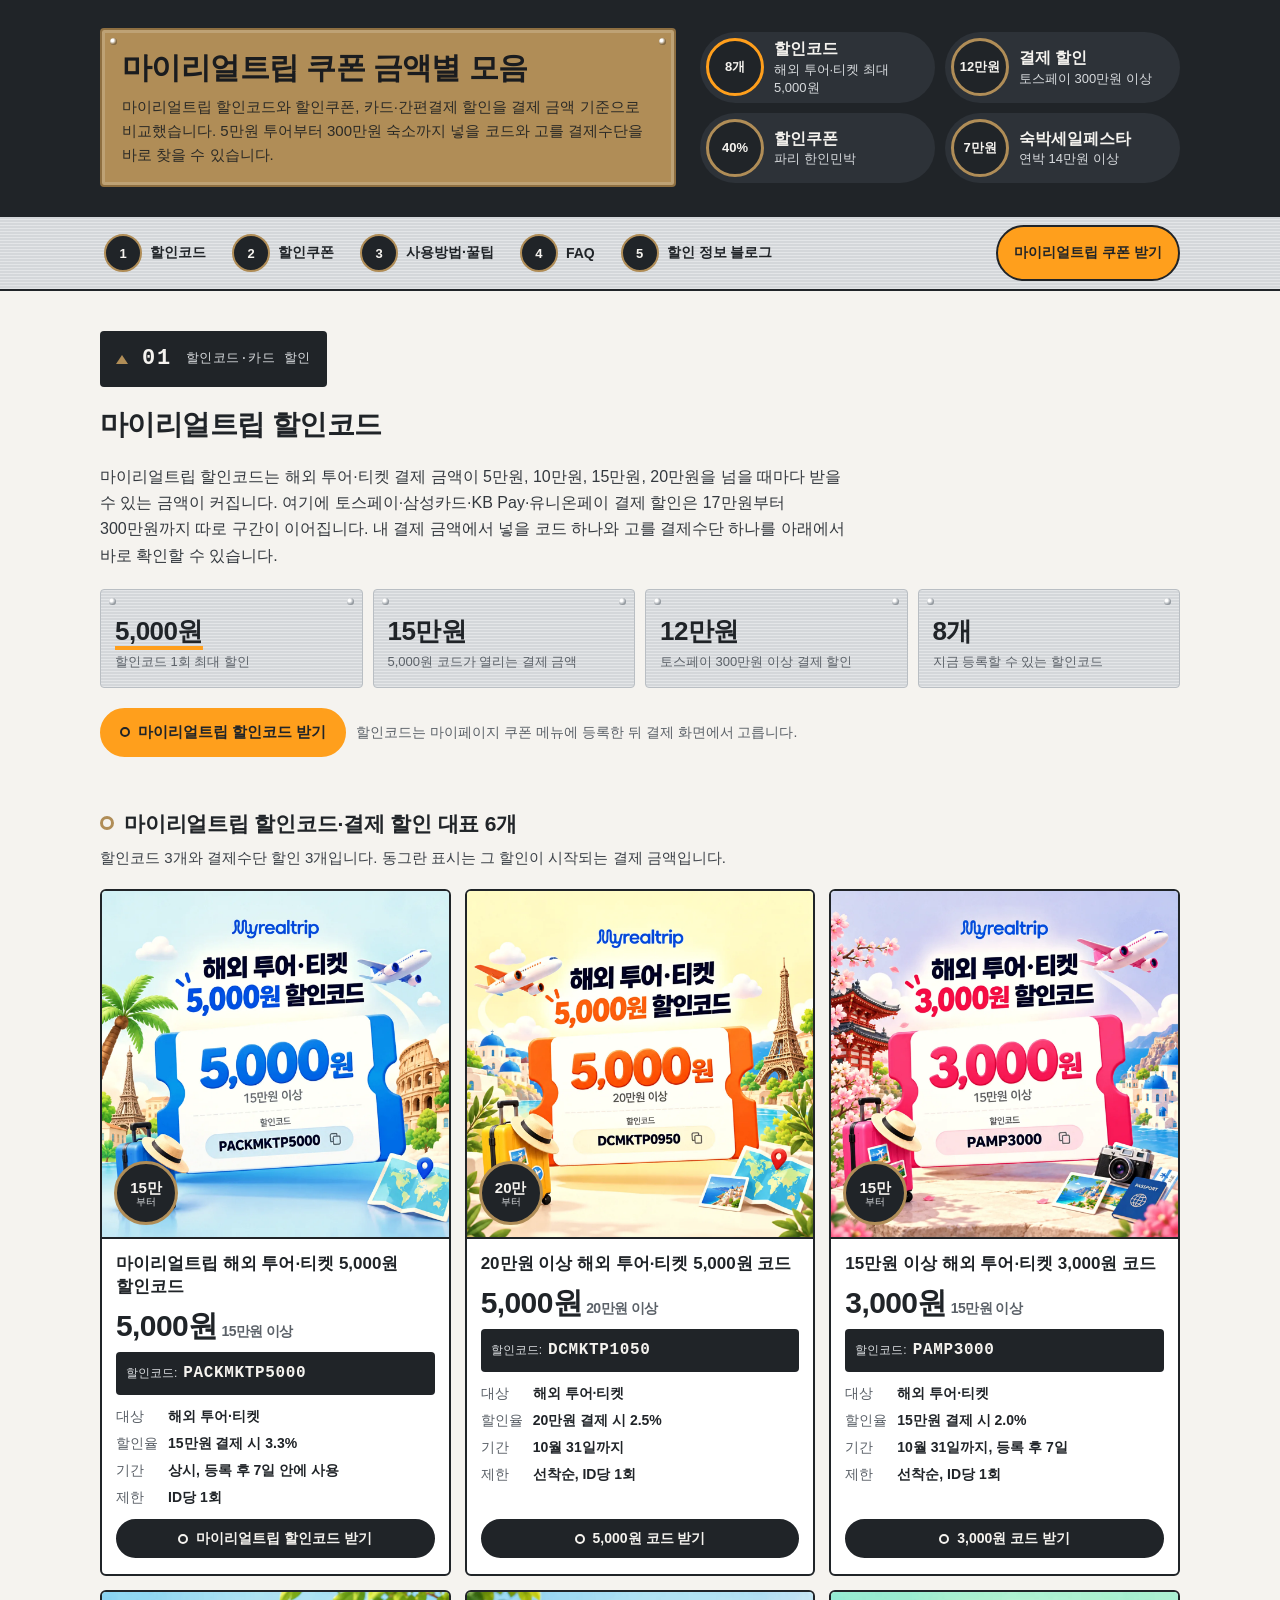
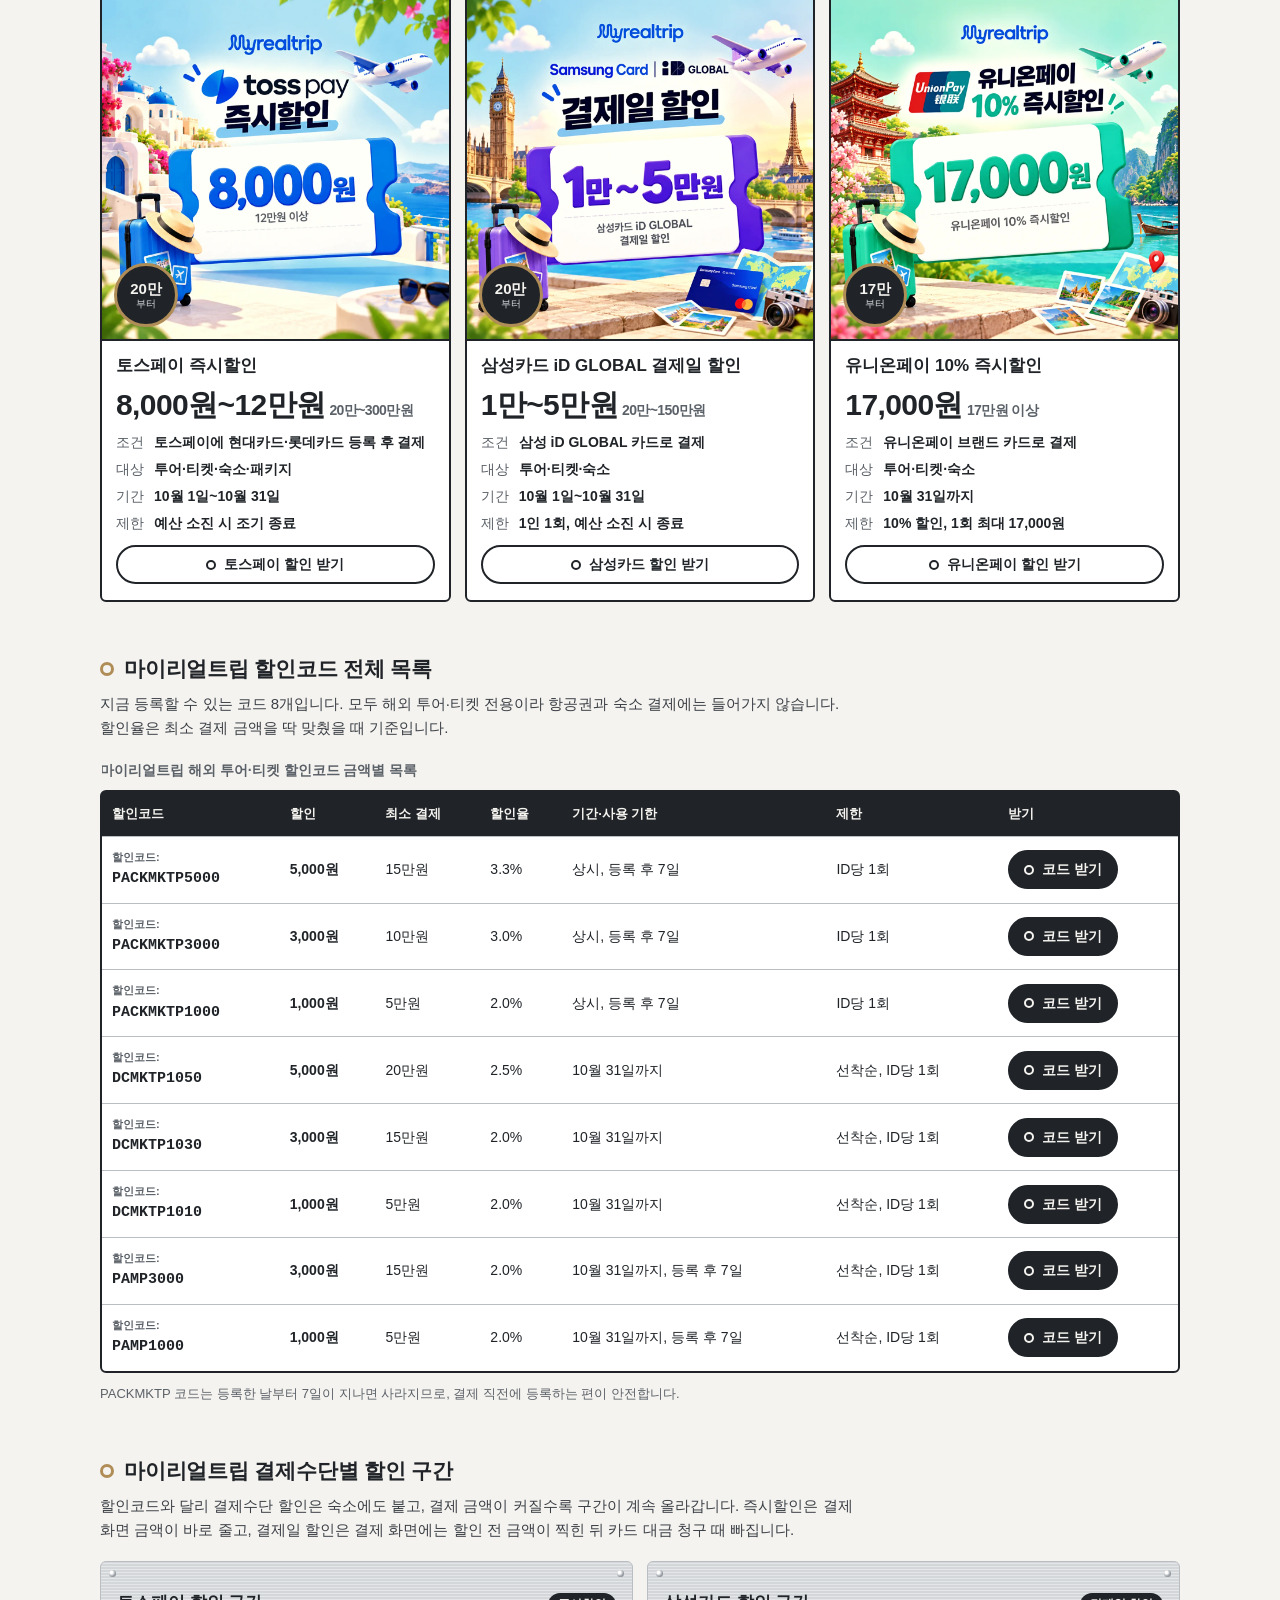
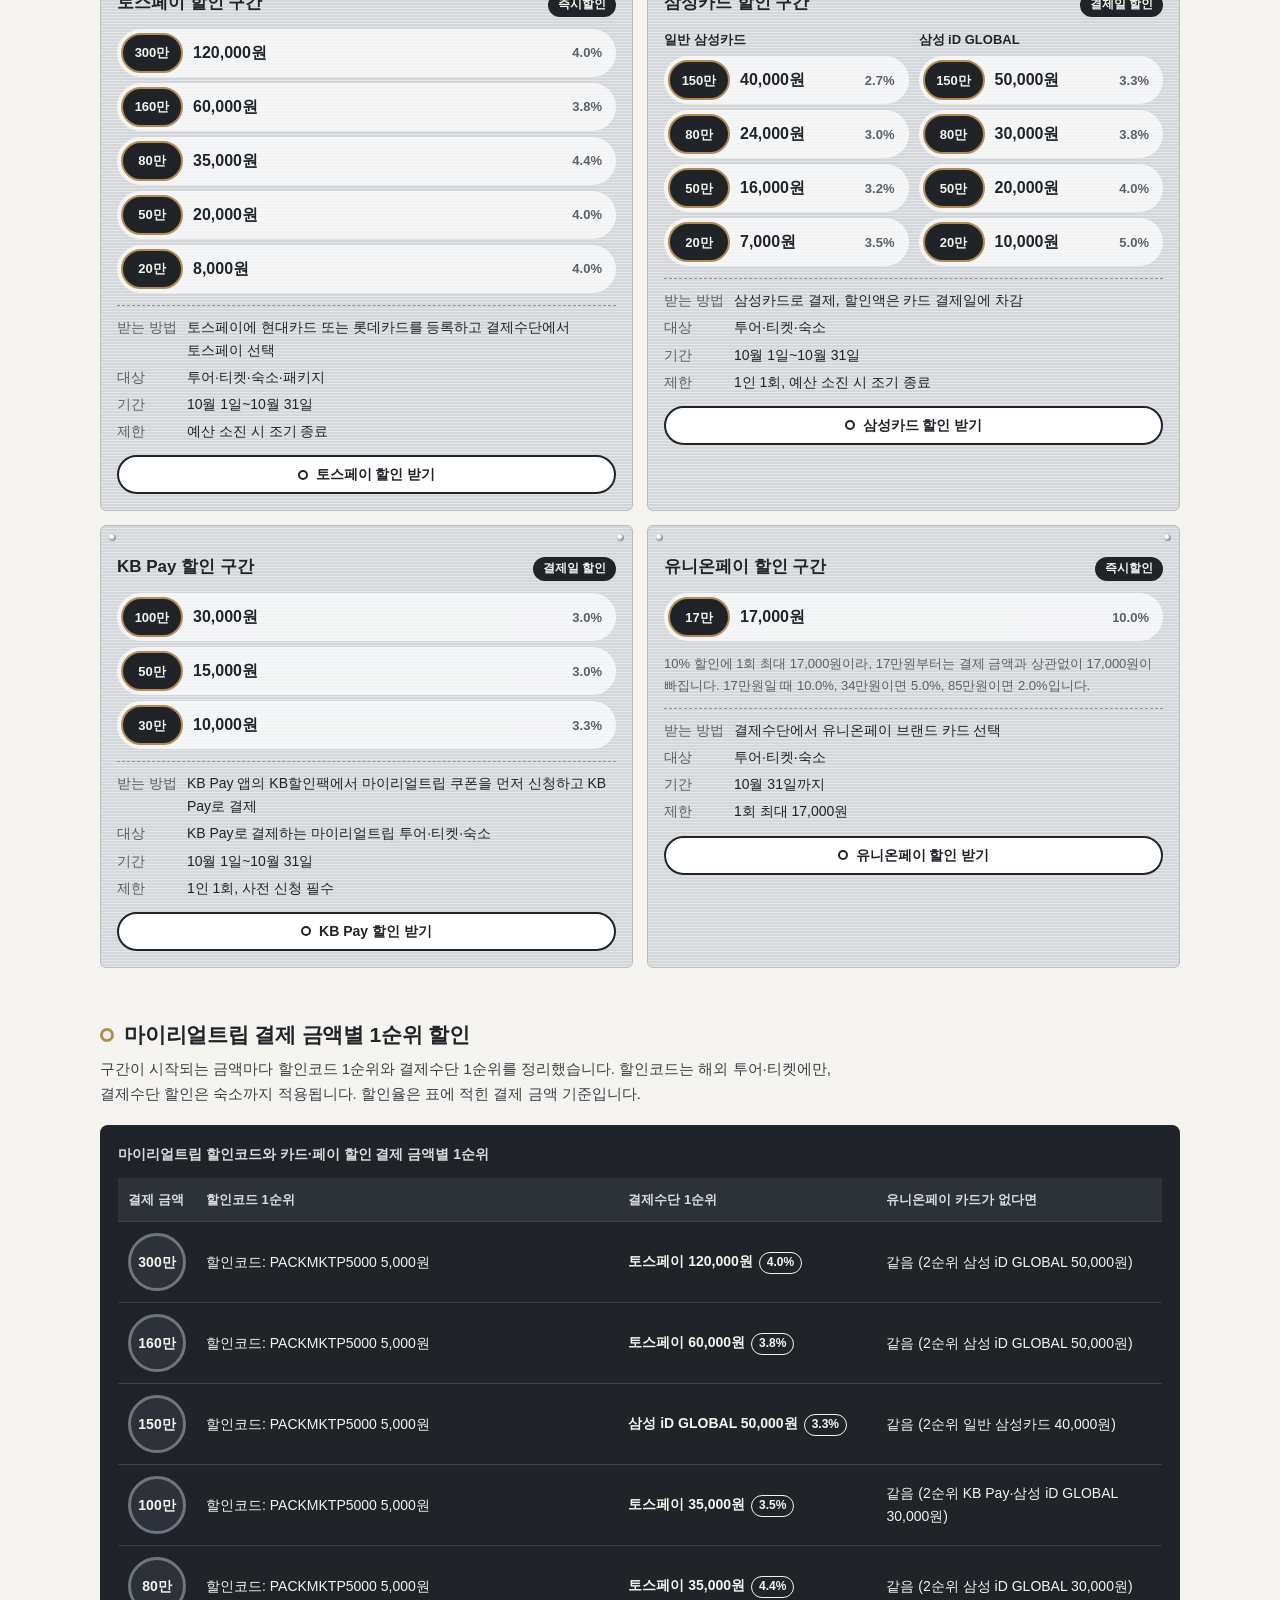
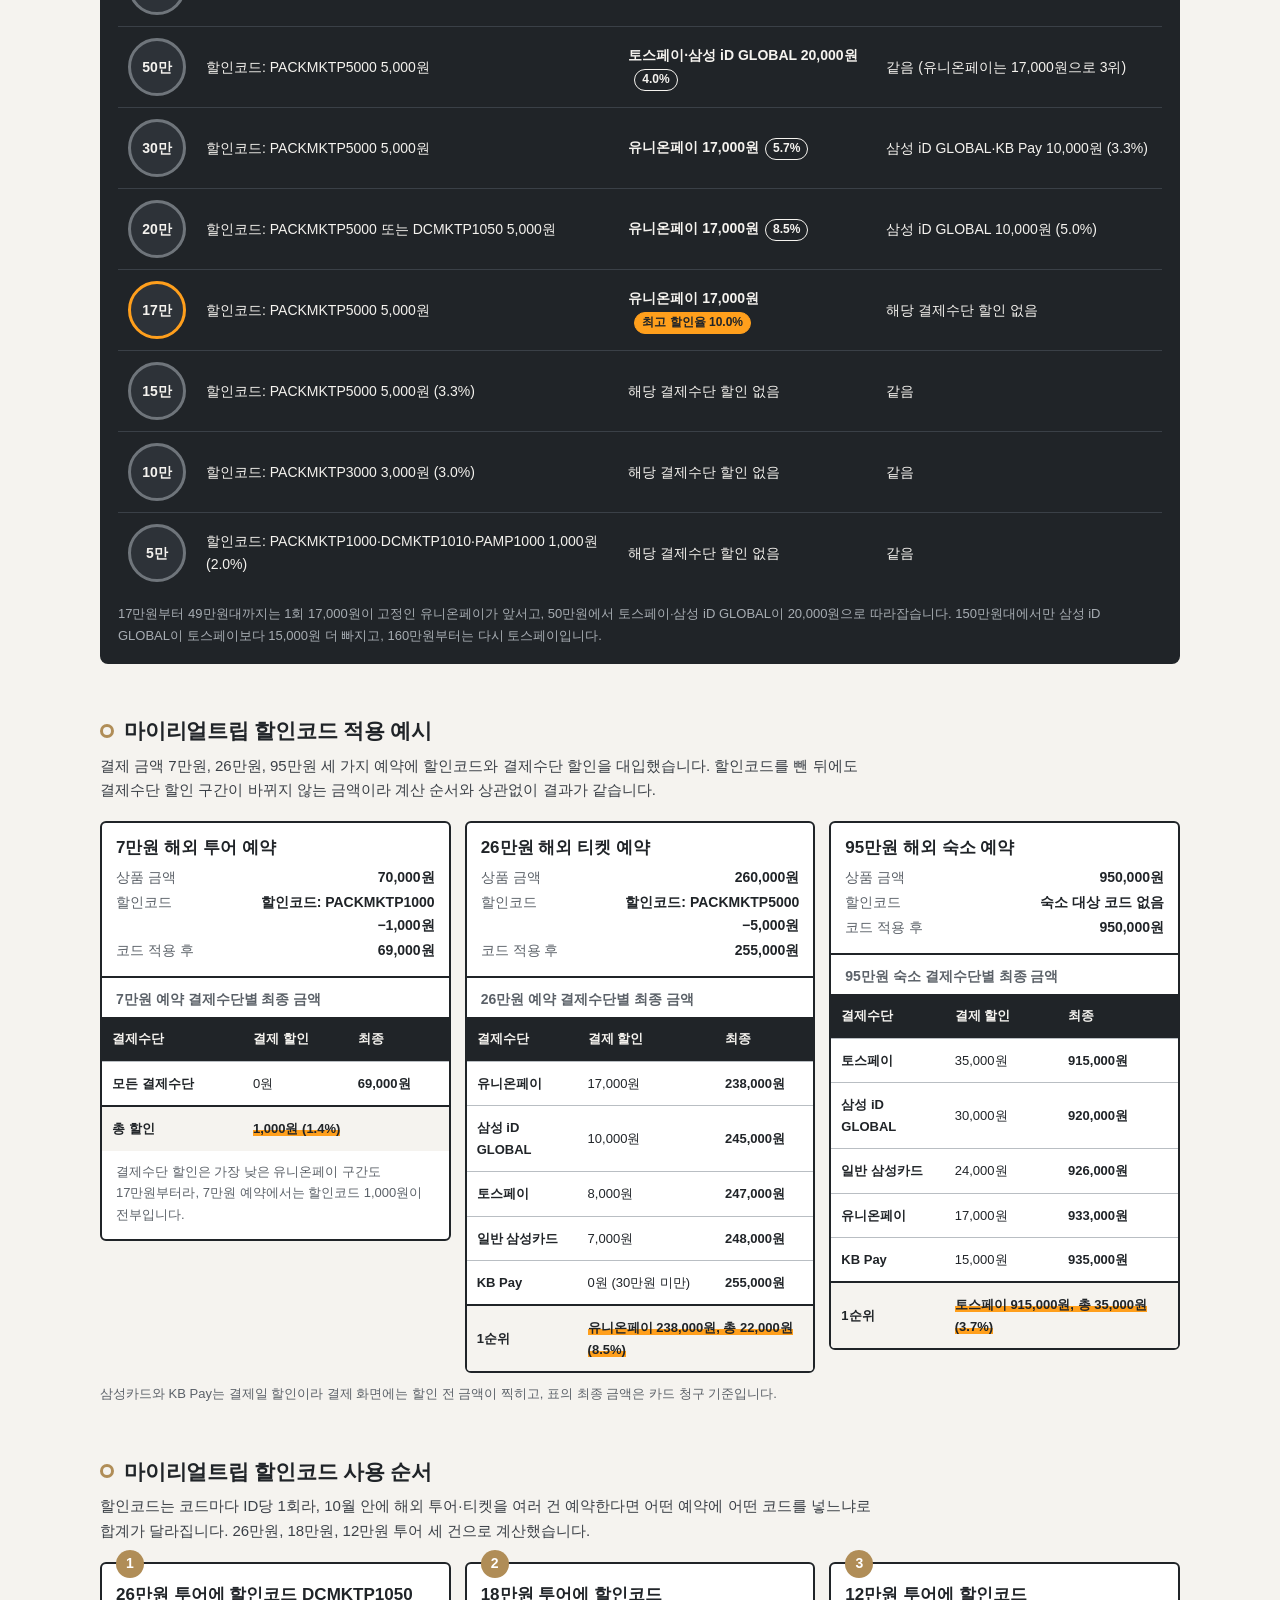
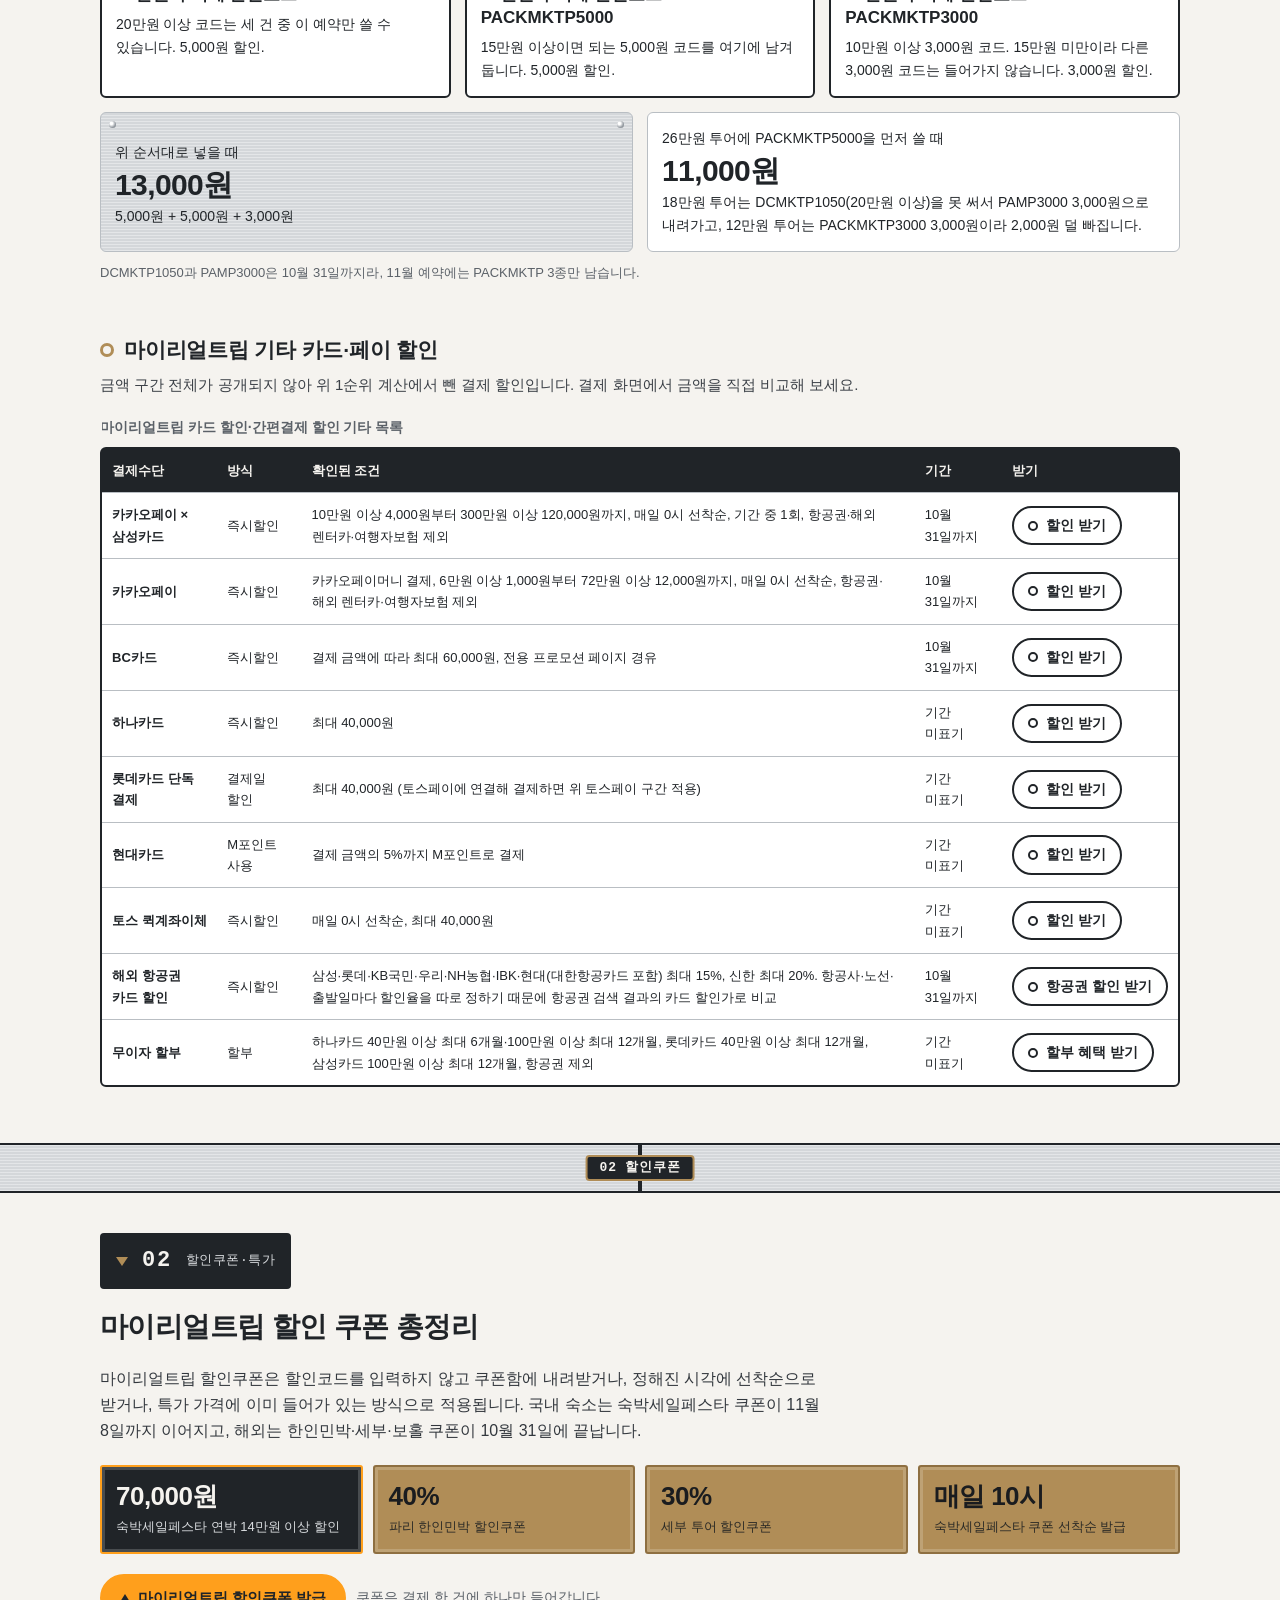
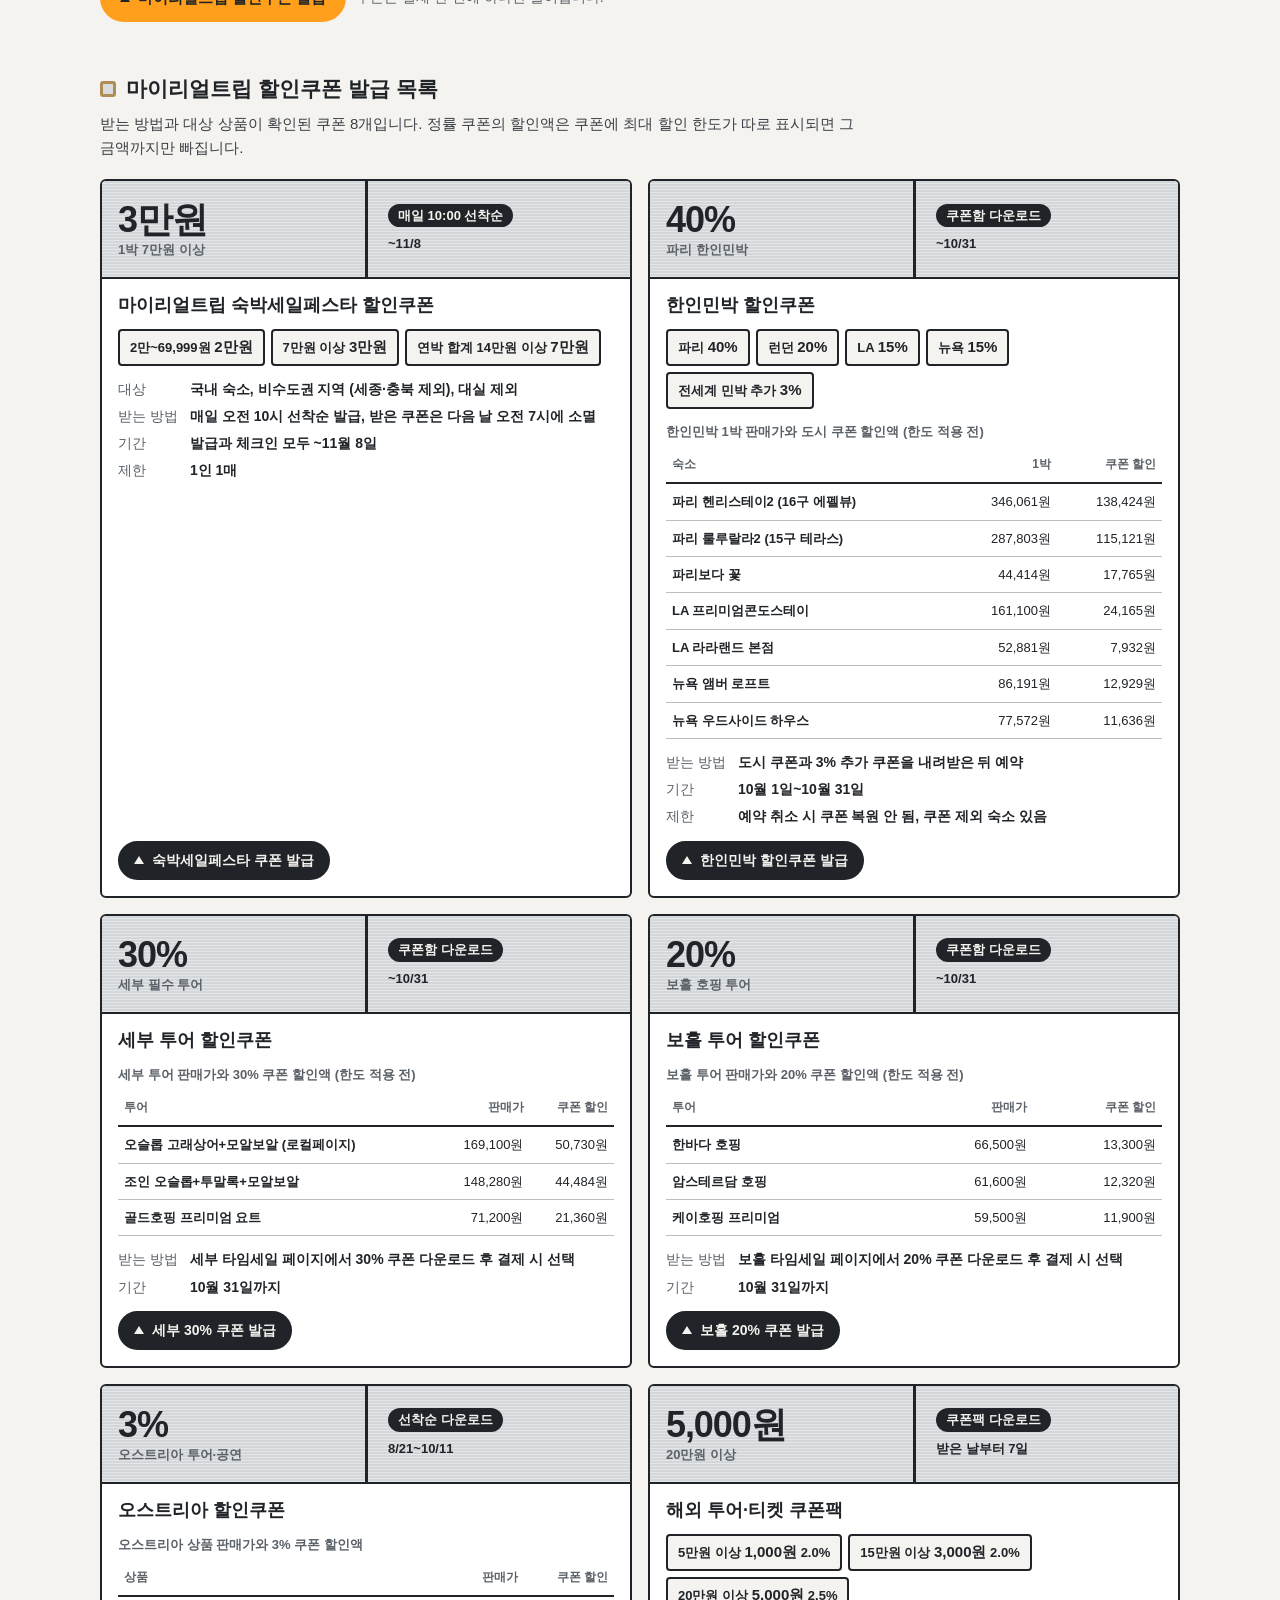
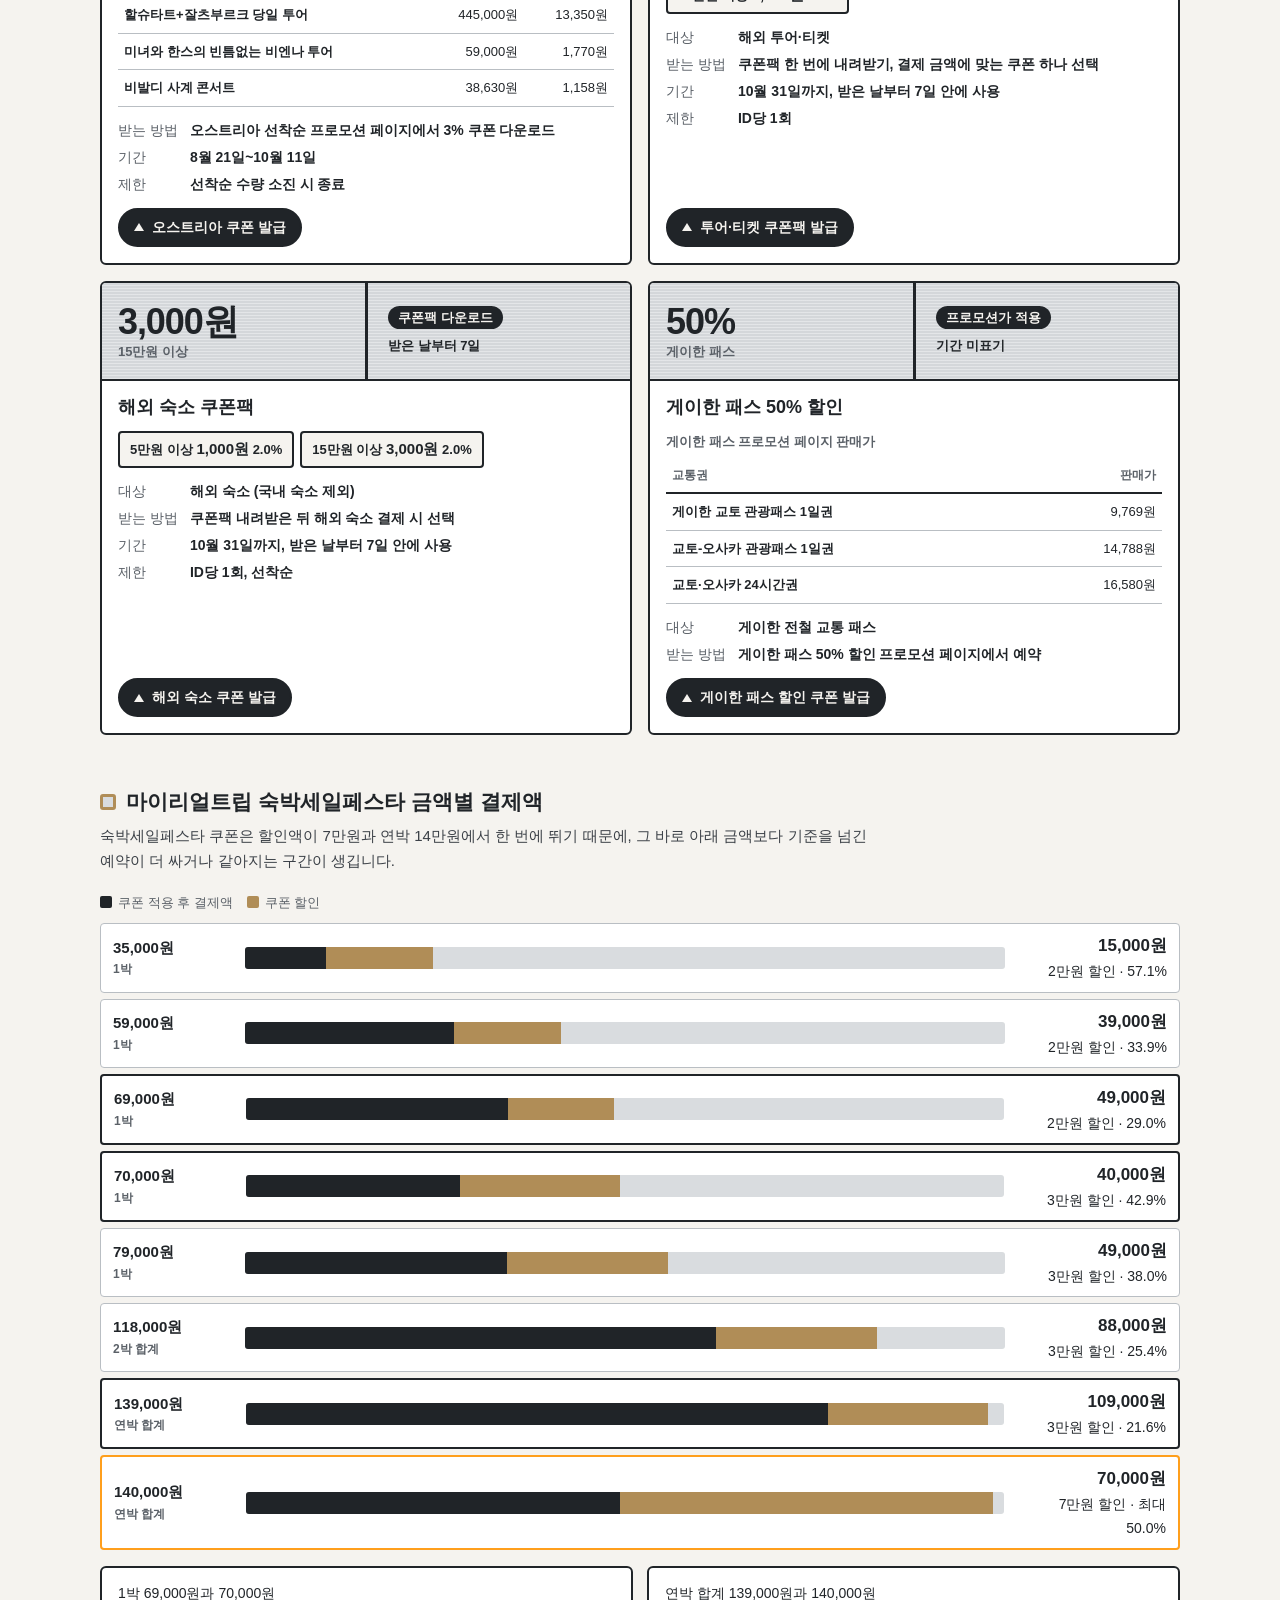
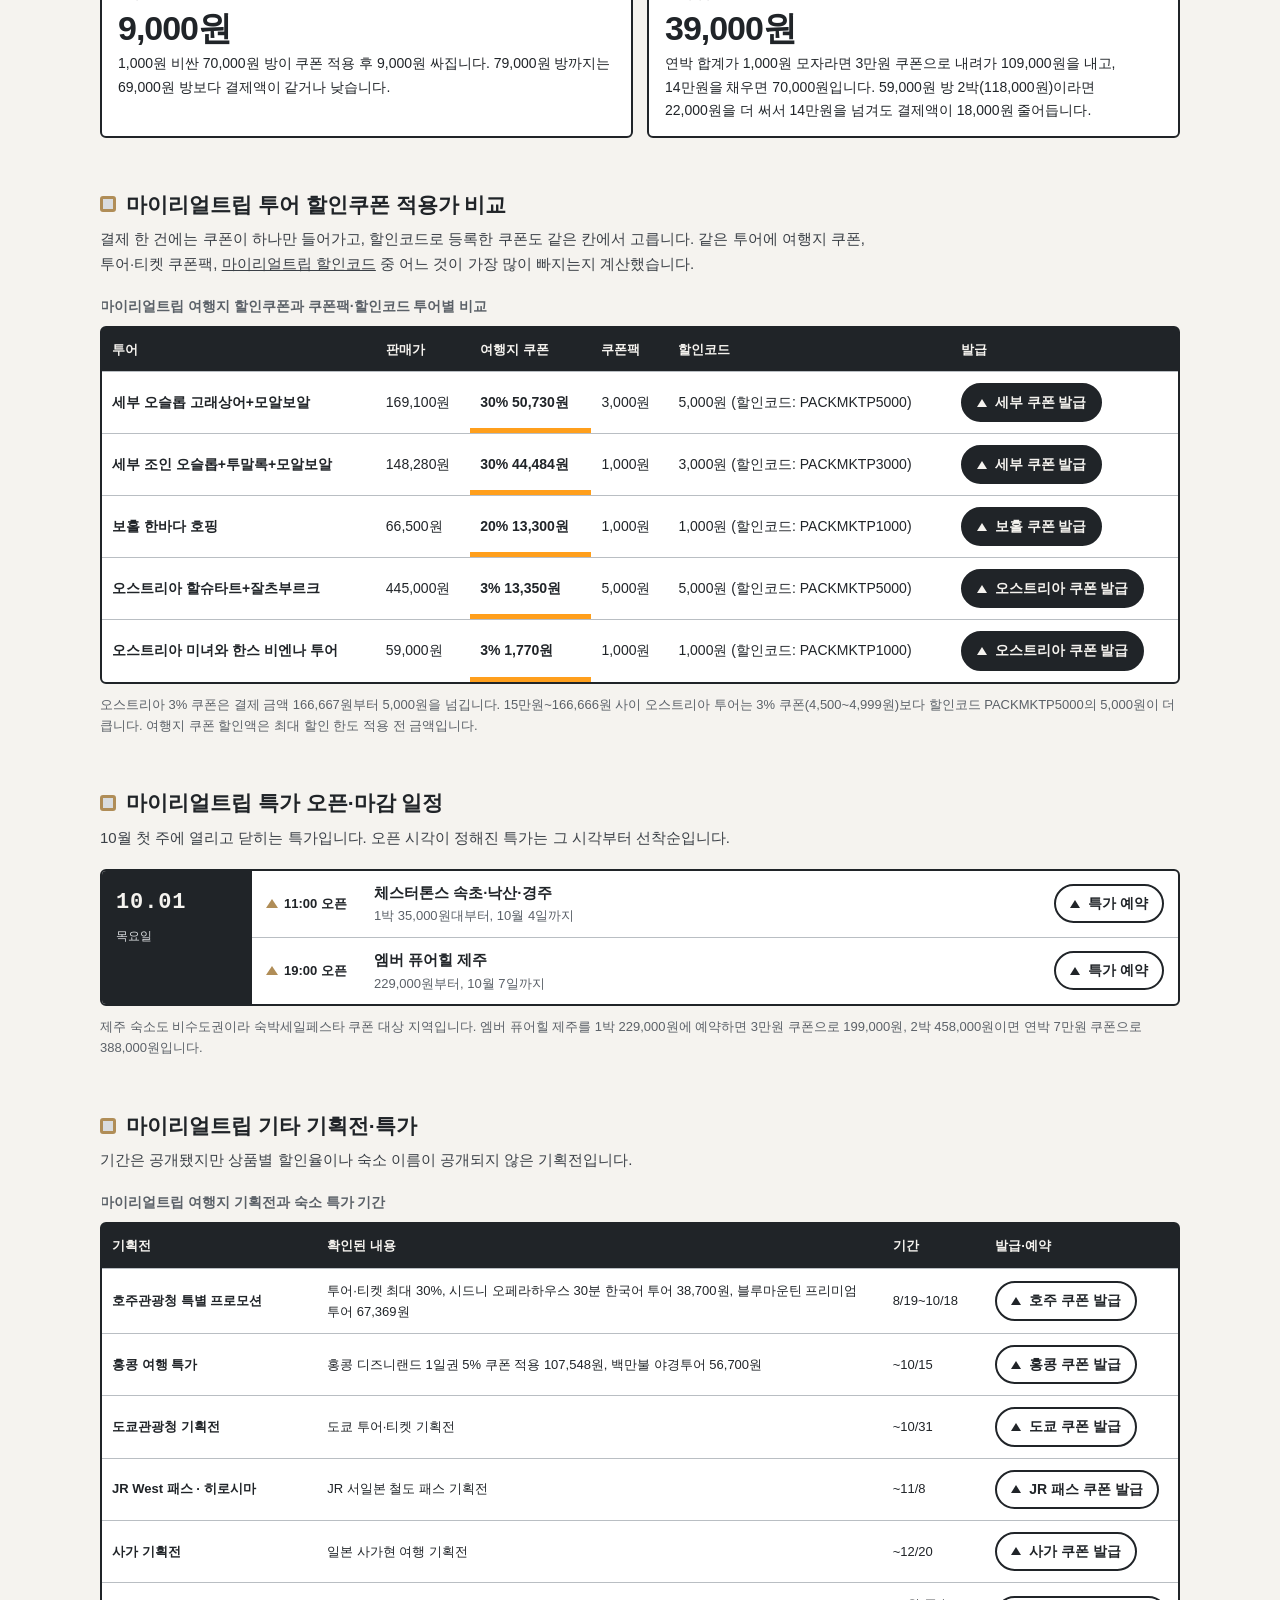
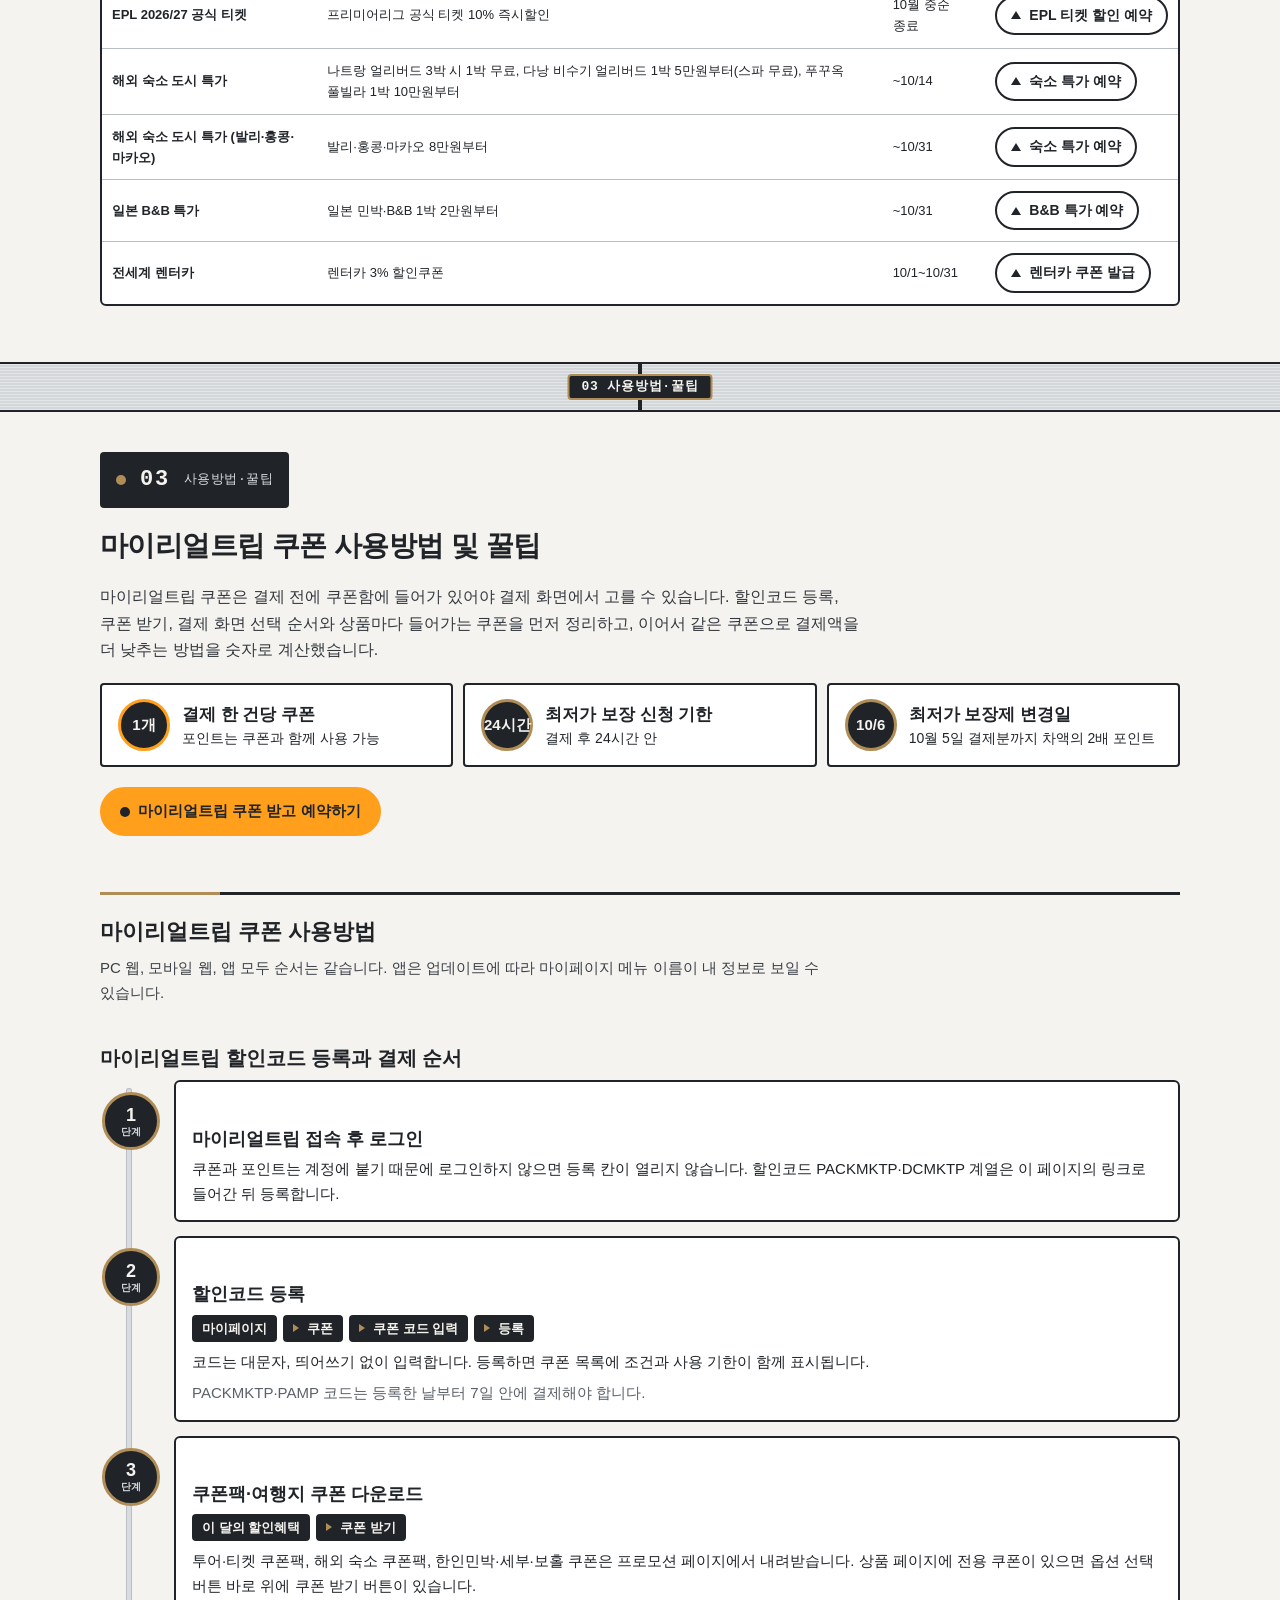
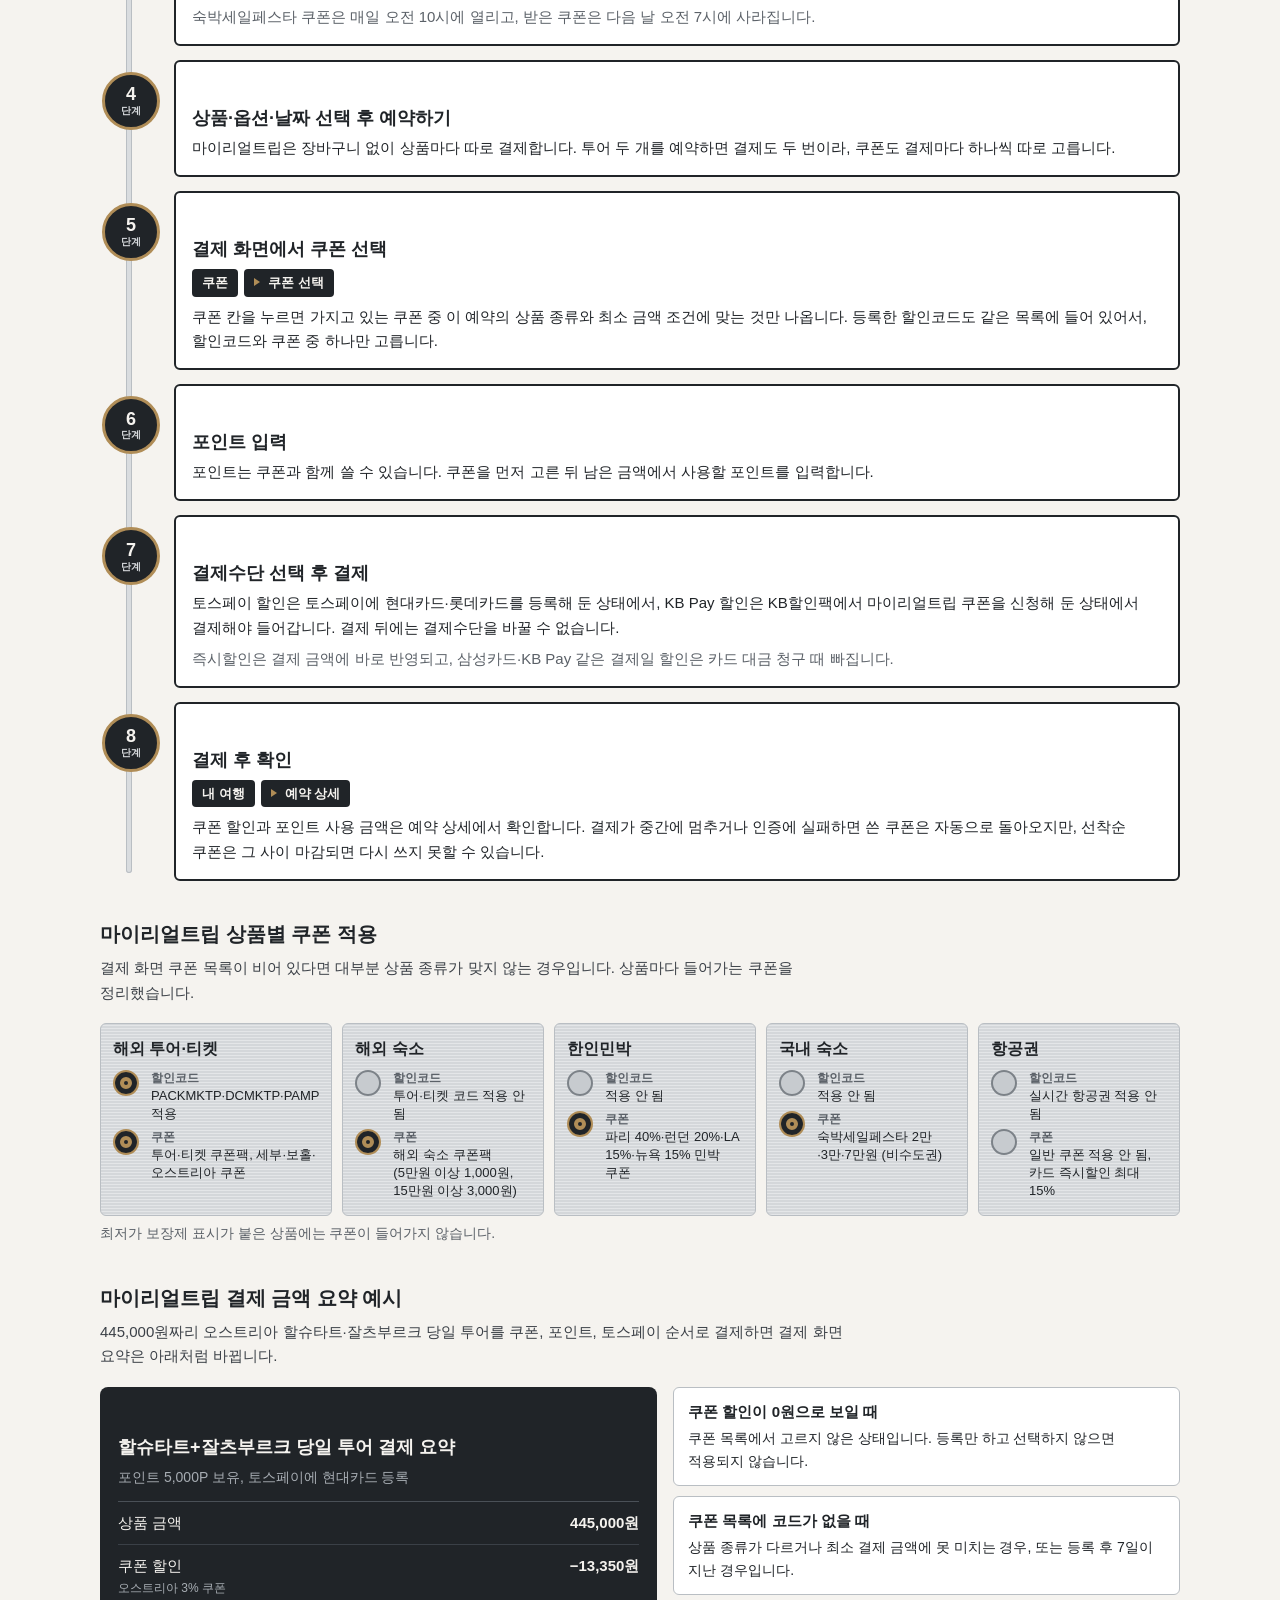
==== commit c26c7158: "10월 최신화 보완: 남은 9월 표기 정리, 종료일 10월 31일 표기, 이미지 없는 쿠폰은 목록 아래로 Co-Authored-By: Claude Opus 5.5 (1M conte" ====
--- a/index.html
+++ b/index.html
@@ -928,7 +928,7 @@
 <li class="elc-card">
 <div class="elc-door elc-steel">
 <div><p class="elc-big">3만원<small>1박 7만원 이상</small></p></div>
-<div><p class="elc-how"><span>매일 10:00 선착순</span></p><p class="elc-how"><time datetime="2026-09-22">9/22</time>~<time datetime="2026-11-08">11/8</time></p></div>
+<div><p class="elc-how"><span>매일 10:00 선착순</span></p><p class="elc-how">~<time datetime="2026-11-08">11/8</time></p></div>
 </div>
 <div class="elc-cb">
 <h4>마이리얼트립 숙박세일페스타 할인쿠폰</h4>
@@ -940,7 +940,7 @@
 <dl class="elc-dl">
 <dt>대상</dt><dd>국내 숙소, 비수도권 지역 (세종·충북 제외), 대실 제외</dd>
 <dt>받는 방법</dt><dd>매일 오전 10시 선착순 발급, 받은 쿠폰은 다음 날 오전 7시에 소멸</dd>
-<dt>기간</dt><dd>발급과 체크인 모두 <time datetime="2026-09-22">9월 22일</time>~<time datetime="2026-11-08">11월 8일</time></dd>
+<dt>기간</dt><dd>발급과 체크인 모두 ~<time datetime="2026-11-08">11월 8일</time></dd>
 <dt>제한</dt><dd>1인 1매</dd>
 </dl>
 <a class="elc-btn elc-btn-sm" href="https://myrealt.rip/aRT258" target="_blank" rel="nofollow sponsored noopener">숙박세일페스타 쿠폰 발급</a>
@@ -1180,10 +1180,10 @@
 <thead><tr><th scope="col">기획전</th><th scope="col">확인된 내용</th><th scope="col">기간</th><th scope="col">발급·예약</th></tr></thead>
 <tbody>
 <tr><th scope="row">호주관광청 특별 프로모션</th><td data-l="확인된 내용">투어·티켓 최대 30%, 시드니 오페라하우스 30분 한국어 투어 38,700원, 블루마운틴 프리미엄 투어 67,369원</td><td data-l="기간"><time datetime="2026-08-19">8/19</time>~<time datetime="2026-10-18">10/18</time></td><td><a class="elc-btn elc-btn-sm elc-btn-line" href="https://myrealt.rip/aRT258" target="_blank" rel="nofollow sponsored noopener">호주 쿠폰 발급</a></td></tr>
-<tr><th scope="row">홍콩 여행 특가</th><td data-l="확인된 내용">홍콩 디즈니랜드 1일권 5% 쿠폰 적용 107,548원, 백만불 야경투어 56,700원</td><td data-l="기간"><time datetime="2026-09-25">9/25</time>~<time datetime="2026-10-15">10/15</time></td><td><a class="elc-btn elc-btn-sm elc-btn-line" href="https://myrealt.rip/aRT258" target="_blank" rel="nofollow sponsored noopener">홍콩 쿠폰 발급</a></td></tr>
-<tr><th scope="row">도쿄관광청 기획전</th><td data-l="확인된 내용">도쿄 투어·티켓 기획전</td><td data-l="기간"><time datetime="2026-09-01">9/1</time>~<time datetime="2026-10-31">10/31</time></td><td><a class="elc-btn elc-btn-sm elc-btn-line" href="https://myrealt.rip/aRT258" target="_blank" rel="nofollow sponsored noopener">도쿄 쿠폰 발급</a></td></tr>
-<tr><th scope="row">JR West 패스 · 히로시마</th><td data-l="확인된 내용">JR 서일본 철도 패스 기획전</td><td data-l="기간"><time datetime="2026-09-07">9/7</time>~<time datetime="2026-11-08">11/8</time></td><td><a class="elc-btn elc-btn-sm elc-btn-line" href="https://myrealt.rip/aRT258" target="_blank" rel="nofollow sponsored noopener">JR 패스 쿠폰 발급</a></td></tr>
-<tr><th scope="row">사가 기획전</th><td data-l="확인된 내용">일본 사가현 여행 기획전</td><td data-l="기간"><time datetime="2026-09-21">9/21</time>~<time datetime="2026-12-20">12/20</time></td><td><a class="elc-btn elc-btn-sm elc-btn-line" href="https://myrealt.rip/aRT258" target="_blank" rel="nofollow sponsored noopener">사가 쿠폰 발급</a></td></tr>
+<tr><th scope="row">홍콩 여행 특가</th><td data-l="확인된 내용">홍콩 디즈니랜드 1일권 5% 쿠폰 적용 107,548원, 백만불 야경투어 56,700원</td><td data-l="기간">~<time datetime="2026-10-15">10/15</time></td><td><a class="elc-btn elc-btn-sm elc-btn-line" href="https://myrealt.rip/aRT258" target="_blank" rel="nofollow sponsored noopener">홍콩 쿠폰 발급</a></td></tr>
+<tr><th scope="row">도쿄관광청 기획전</th><td data-l="확인된 내용">도쿄 투어·티켓 기획전</td><td data-l="기간">~<time datetime="2026-10-31">10/31</time></td><td><a class="elc-btn elc-btn-sm elc-btn-line" href="https://myrealt.rip/aRT258" target="_blank" rel="nofollow sponsored noopener">도쿄 쿠폰 발급</a></td></tr>
+<tr><th scope="row">JR West 패스 · 히로시마</th><td data-l="확인된 내용">JR 서일본 철도 패스 기획전</td><td data-l="기간">~<time datetime="2026-11-08">11/8</time></td><td><a class="elc-btn elc-btn-sm elc-btn-line" href="https://myrealt.rip/aRT258" target="_blank" rel="nofollow sponsored noopener">JR 패스 쿠폰 발급</a></td></tr>
+<tr><th scope="row">사가 기획전</th><td data-l="확인된 내용">일본 사가현 여행 기획전</td><td data-l="기간">~<time datetime="2026-12-20">12/20</time></td><td><a class="elc-btn elc-btn-sm elc-btn-line" href="https://myrealt.rip/aRT258" target="_blank" rel="nofollow sponsored noopener">사가 쿠폰 발급</a></td></tr>
 <tr><th scope="row">EPL 2026/27 공식 티켓</th><td data-l="확인된 내용">프리미어리그 공식 티켓 10% 즉시할인</td><td data-l="기간">10월 중순 종료</td><td><a class="elc-btn elc-btn-sm elc-btn-line" href="https://myrealt.rip/aRT258" target="_blank" rel="nofollow sponsored noopener">EPL 티켓 할인 예약</a></td></tr>
 <tr><th scope="row">해외 숙소 도시 특가</th><td data-l="확인된 내용">나트랑 얼리버드 3박 시 1박 무료, 다낭 비수기 얼리버드 1박 5만원부터(스파 무료), 푸꾸옥 풀빌라 1박 10만원부터</td><td data-l="기간">~<time datetime="2026-10-14">10/14</time></td><td><a class="elc-btn elc-btn-sm elc-btn-line" href="https://myrealt.rip/aRT258" target="_blank" rel="nofollow sponsored noopener">숙소 특가 예약</a></td></tr>
 <tr><th scope="row">해외 숙소 도시 특가 (발리·홍콩·마카오)</th><td data-l="확인된 내용">발리·홍콩·마카오 8만원부터</td><td data-l="기간">~<time datetime="2026-10-31">10/31</time></td><td><a class="elc-btn elc-btn-sm elc-btn-line" href="https://myrealt.rip/aRT258" target="_blank" rel="nofollow sponsored noopener">숙소 특가 예약</a></td></tr>
